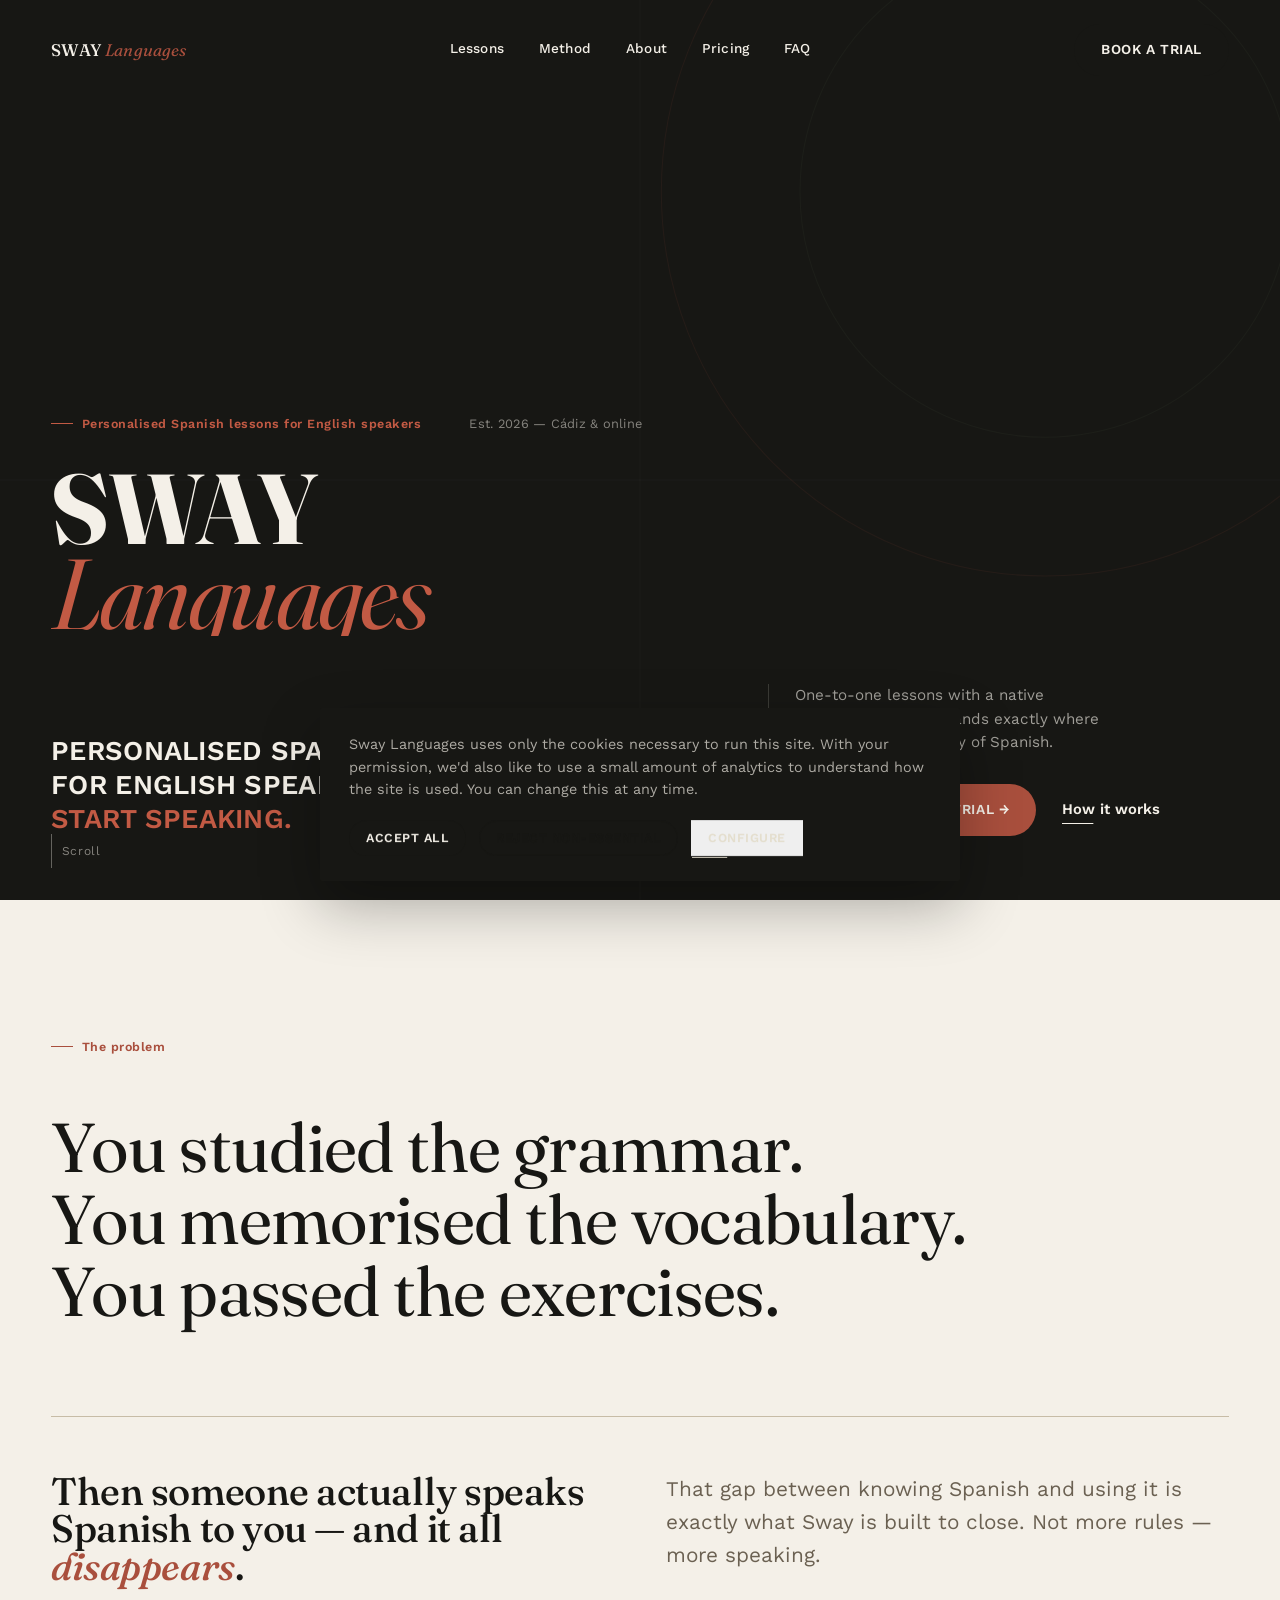
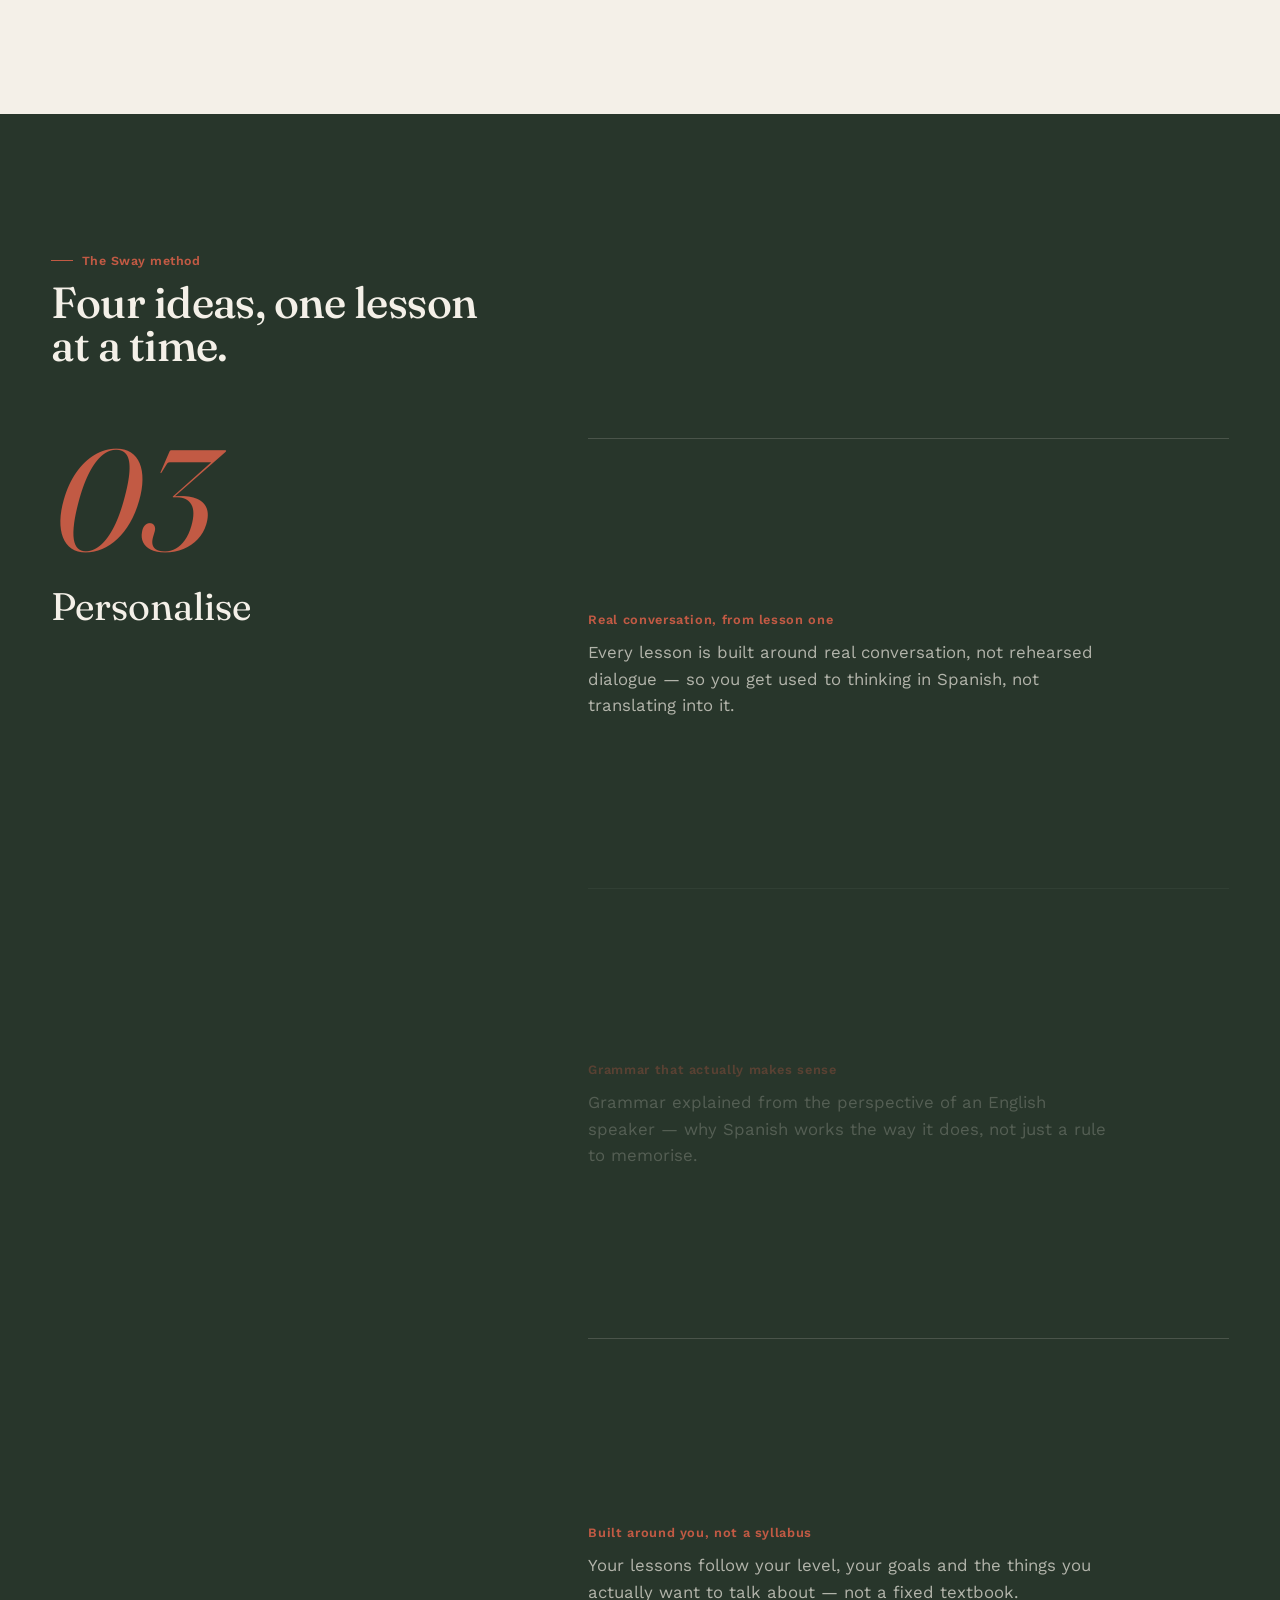
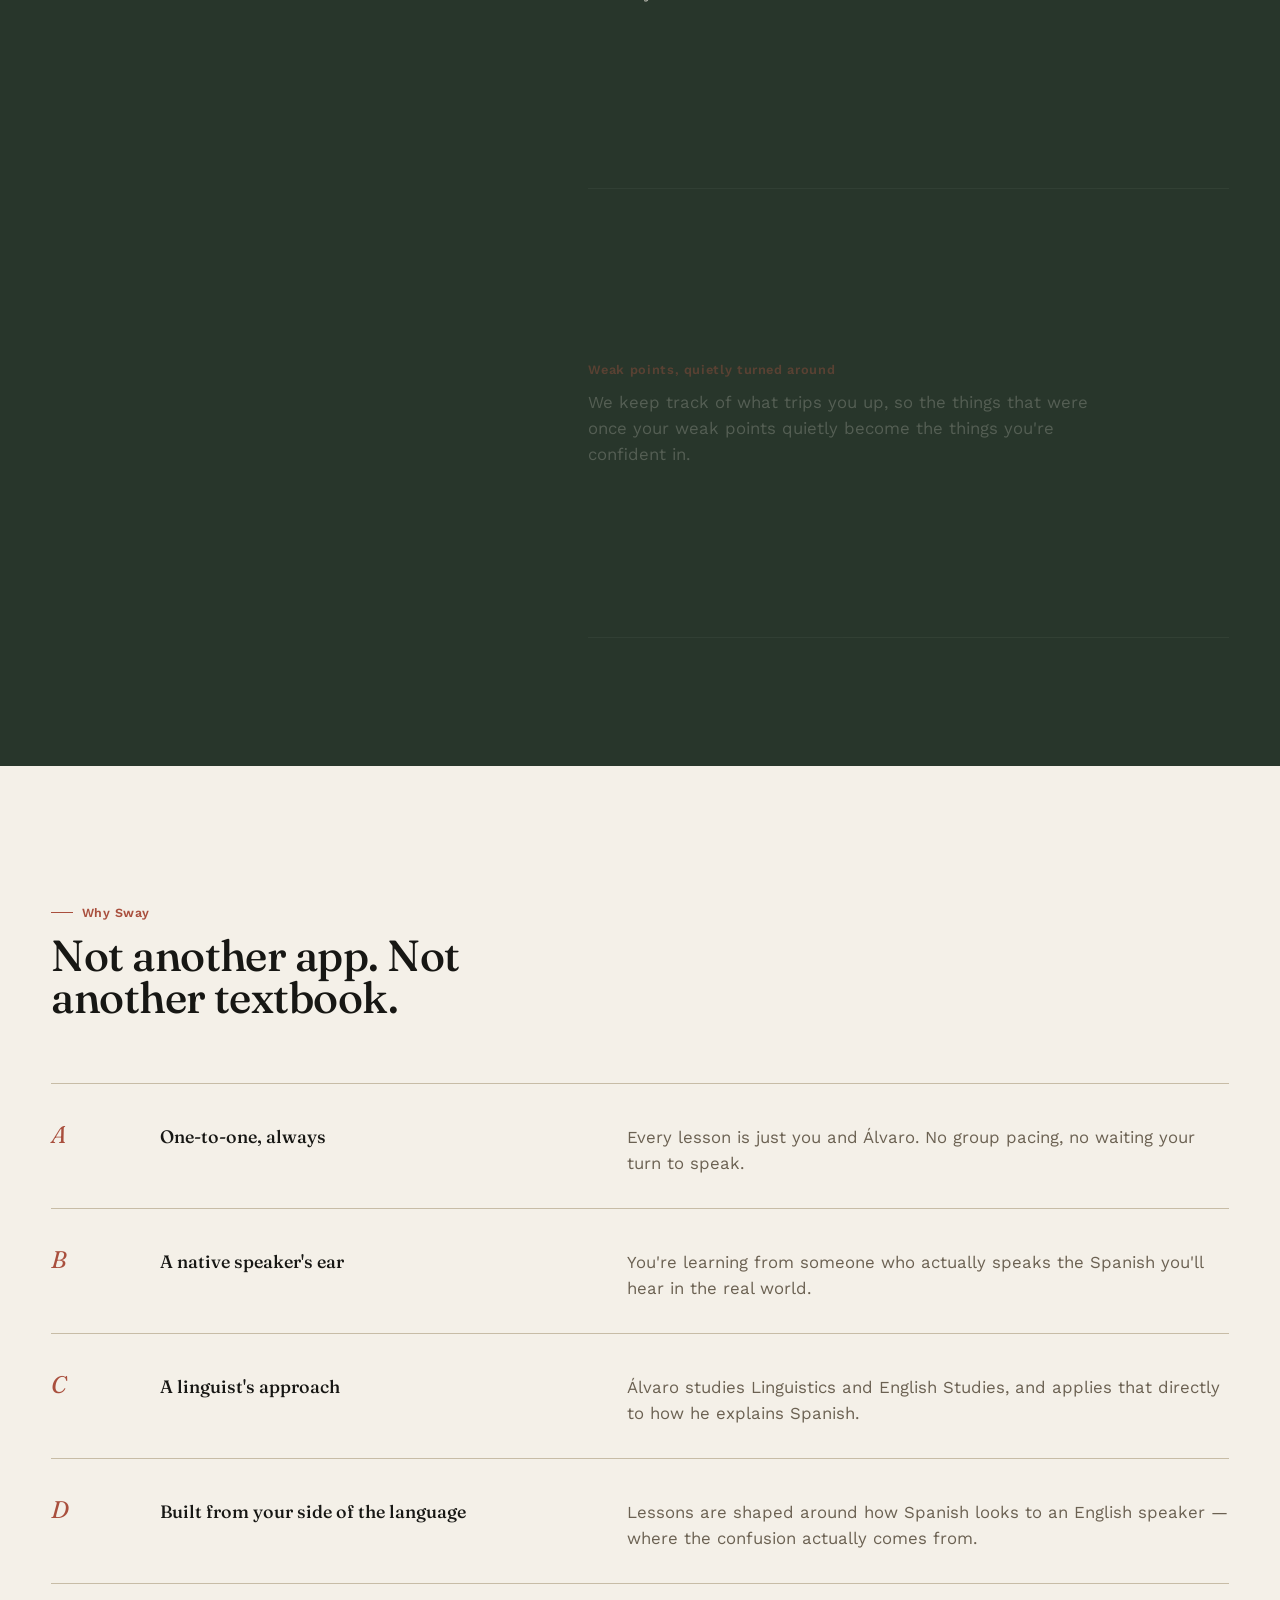
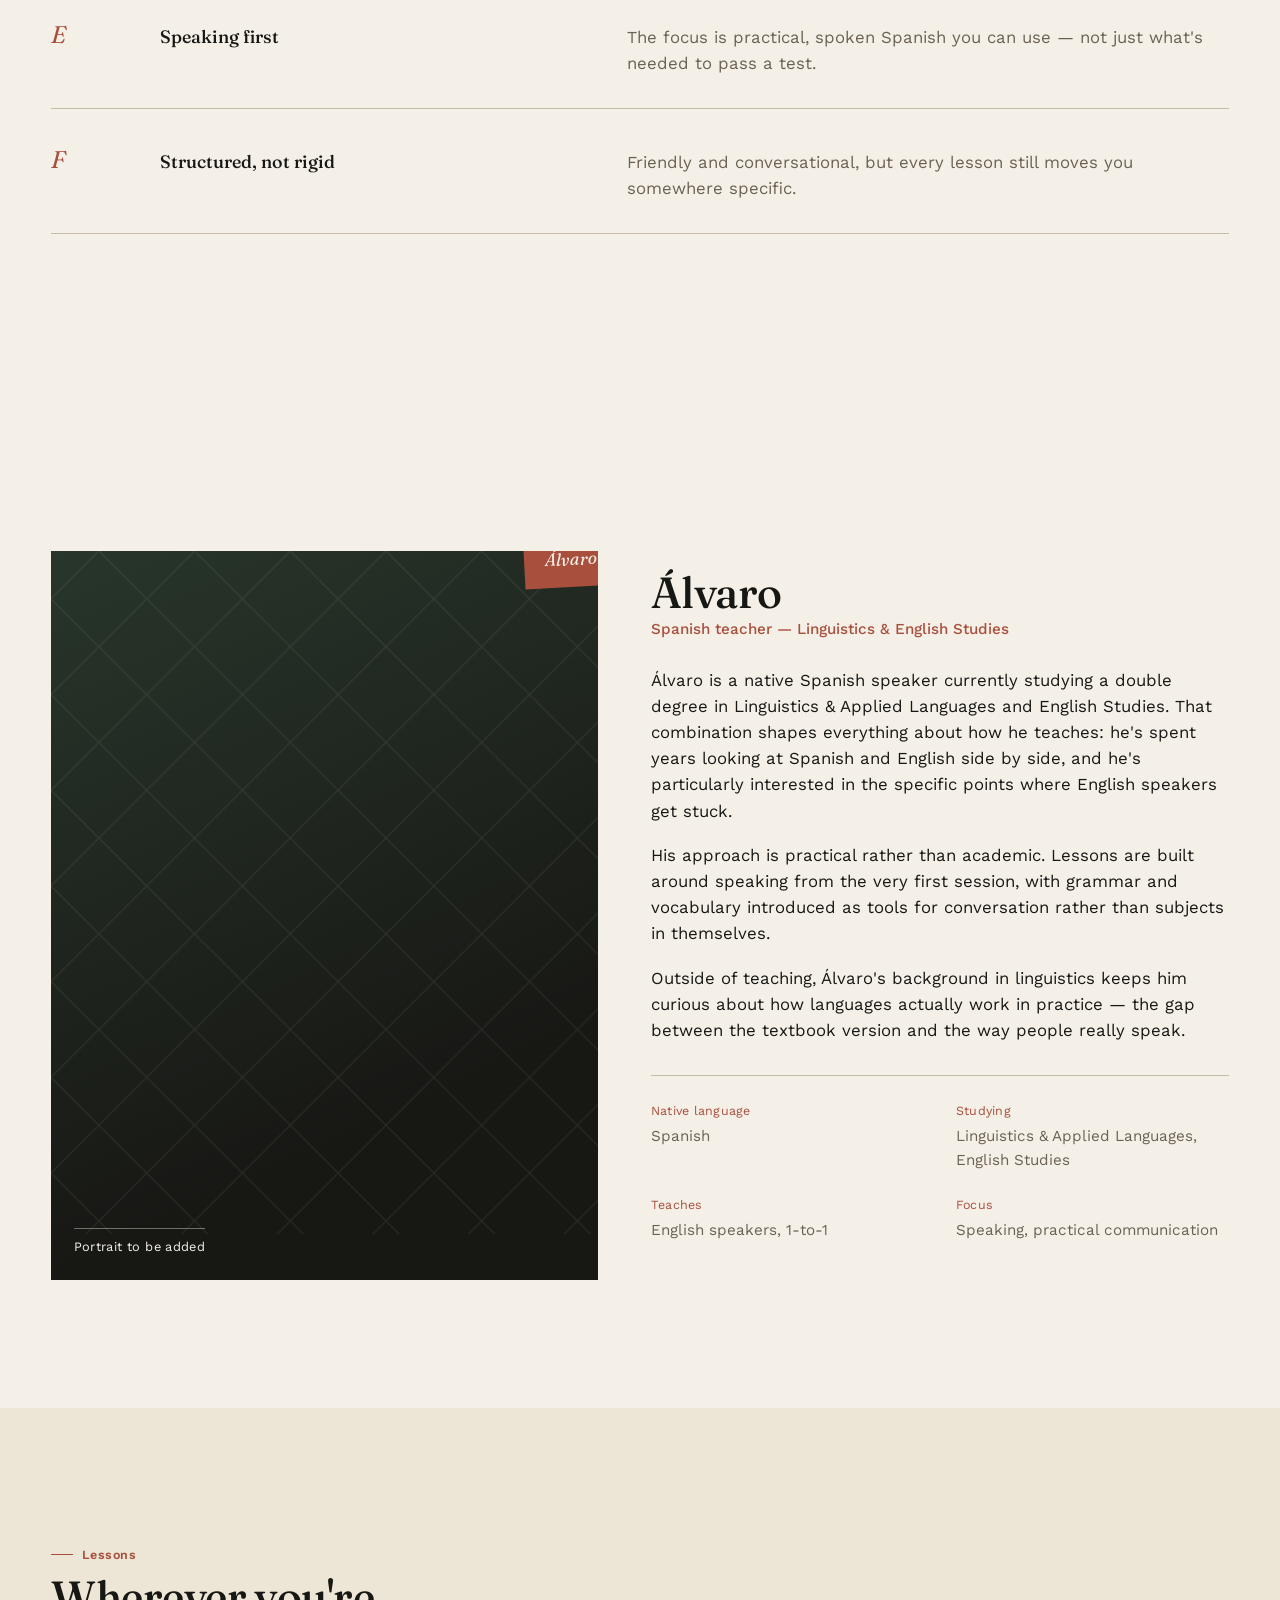
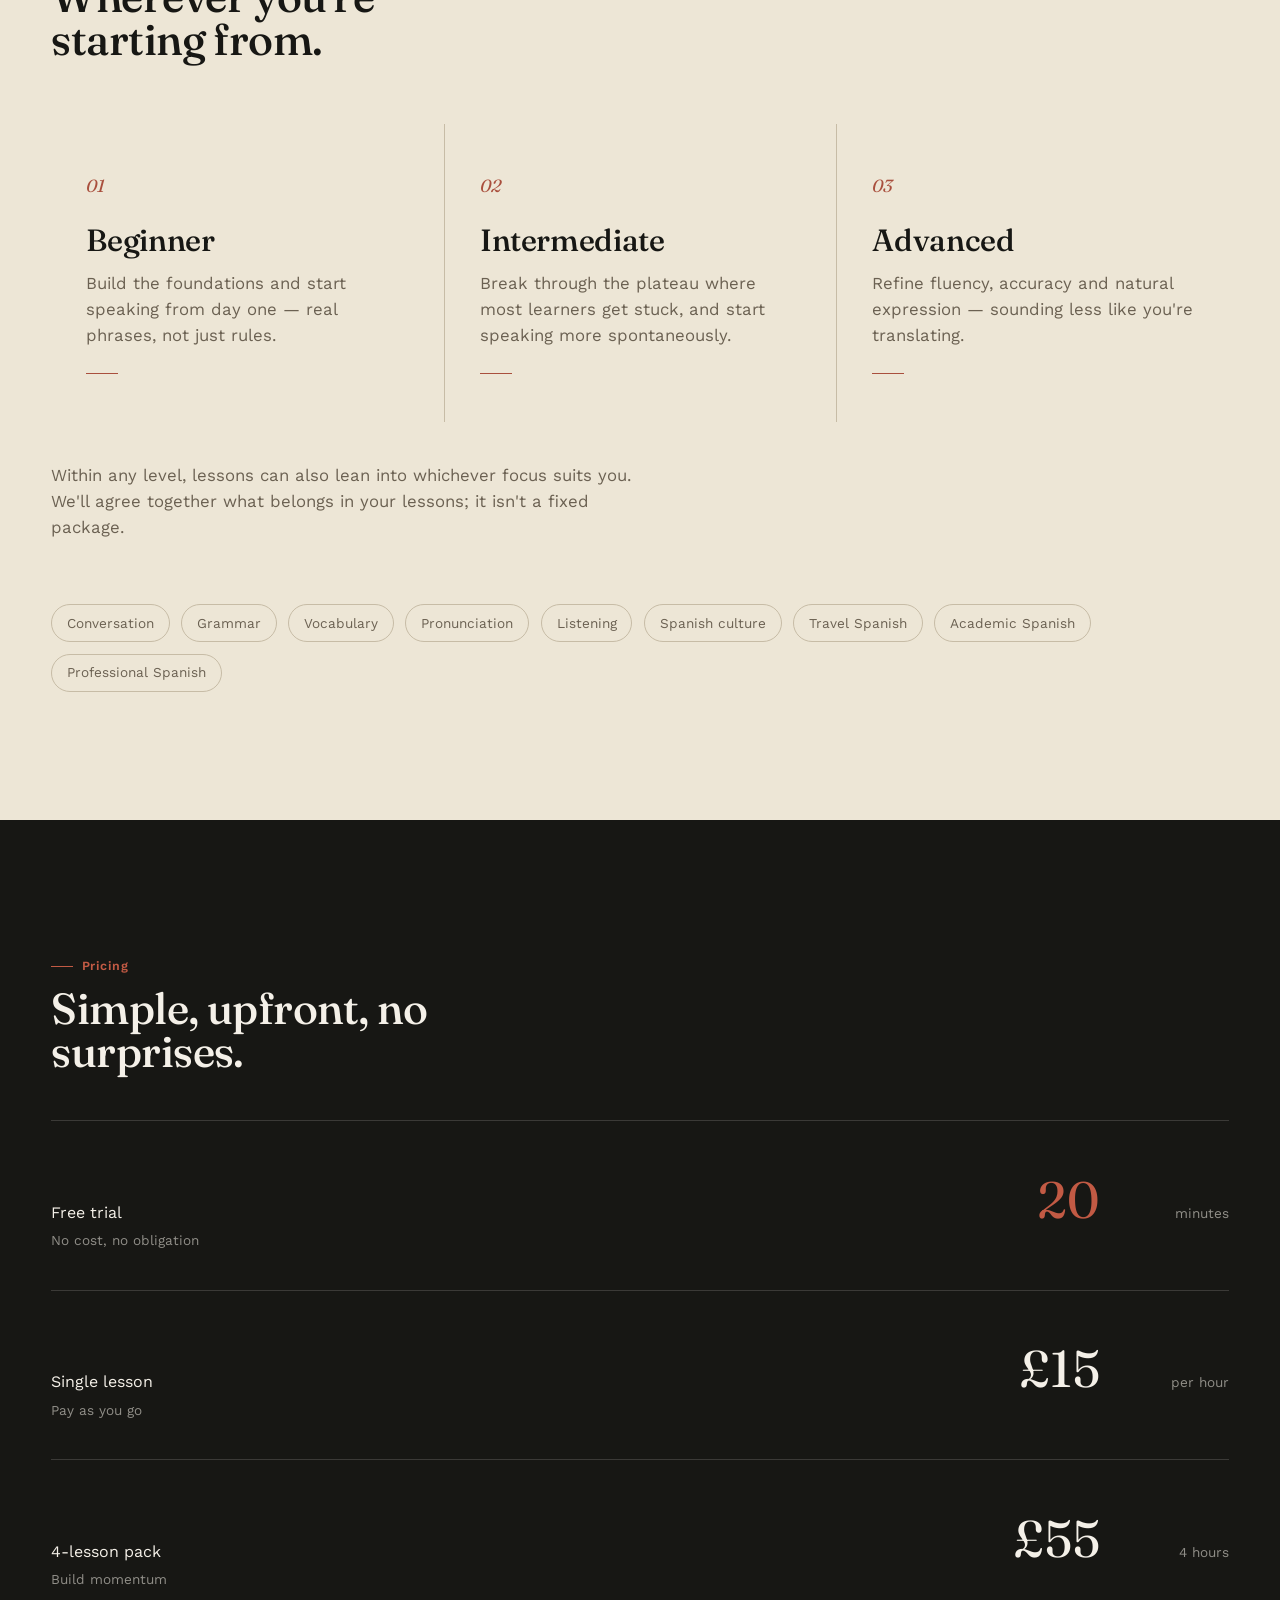
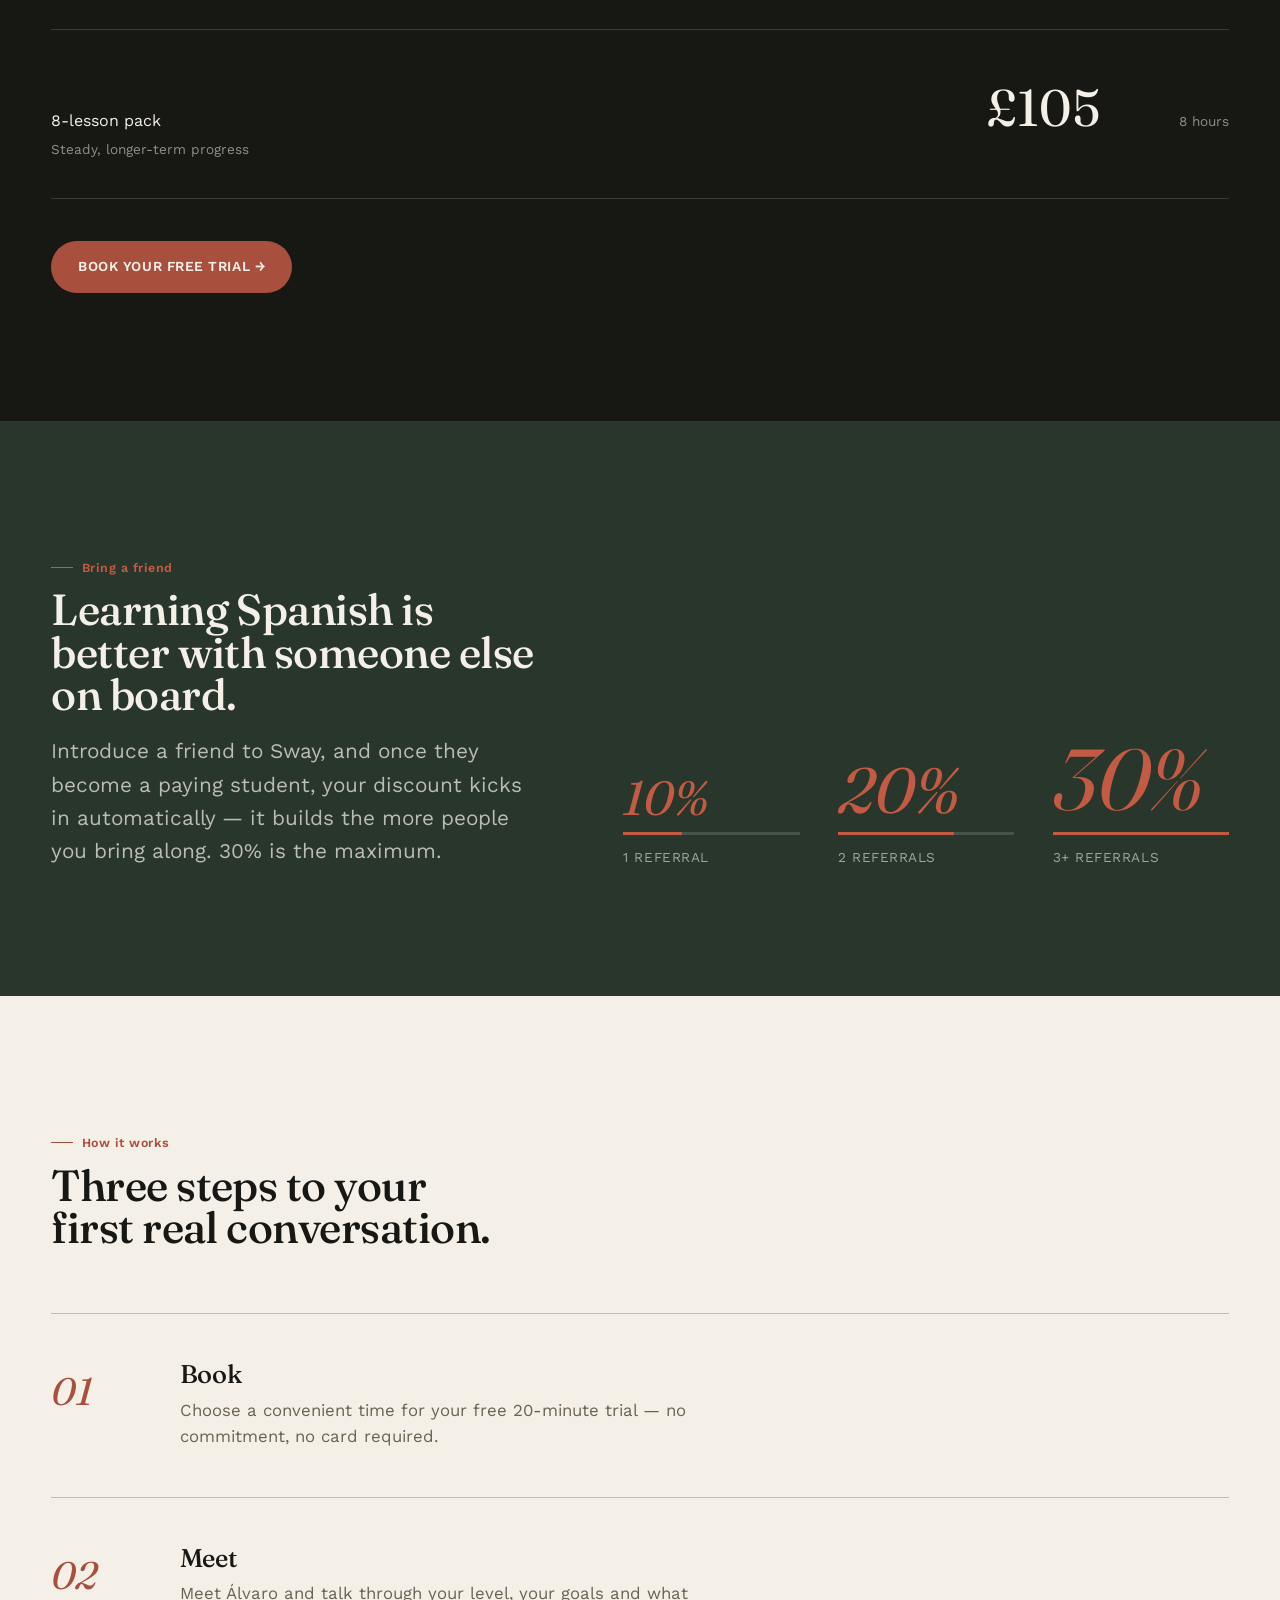
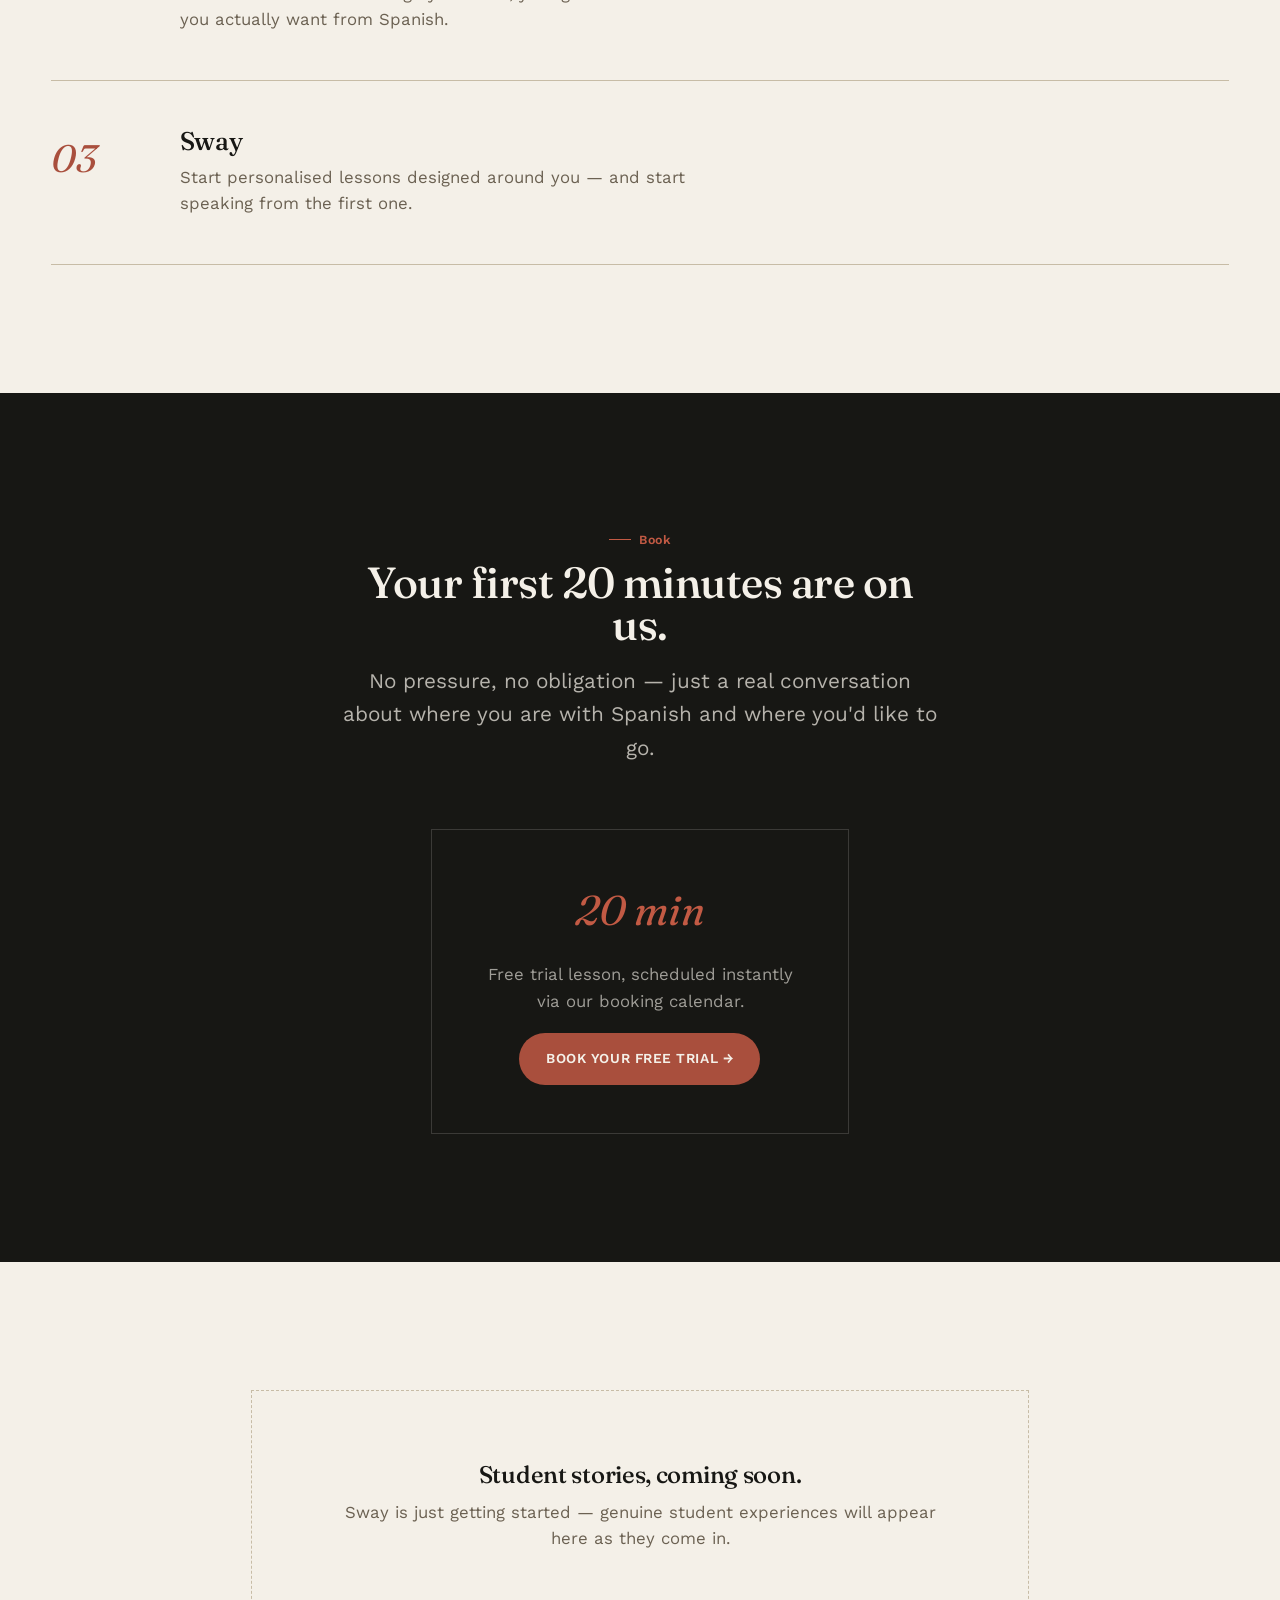
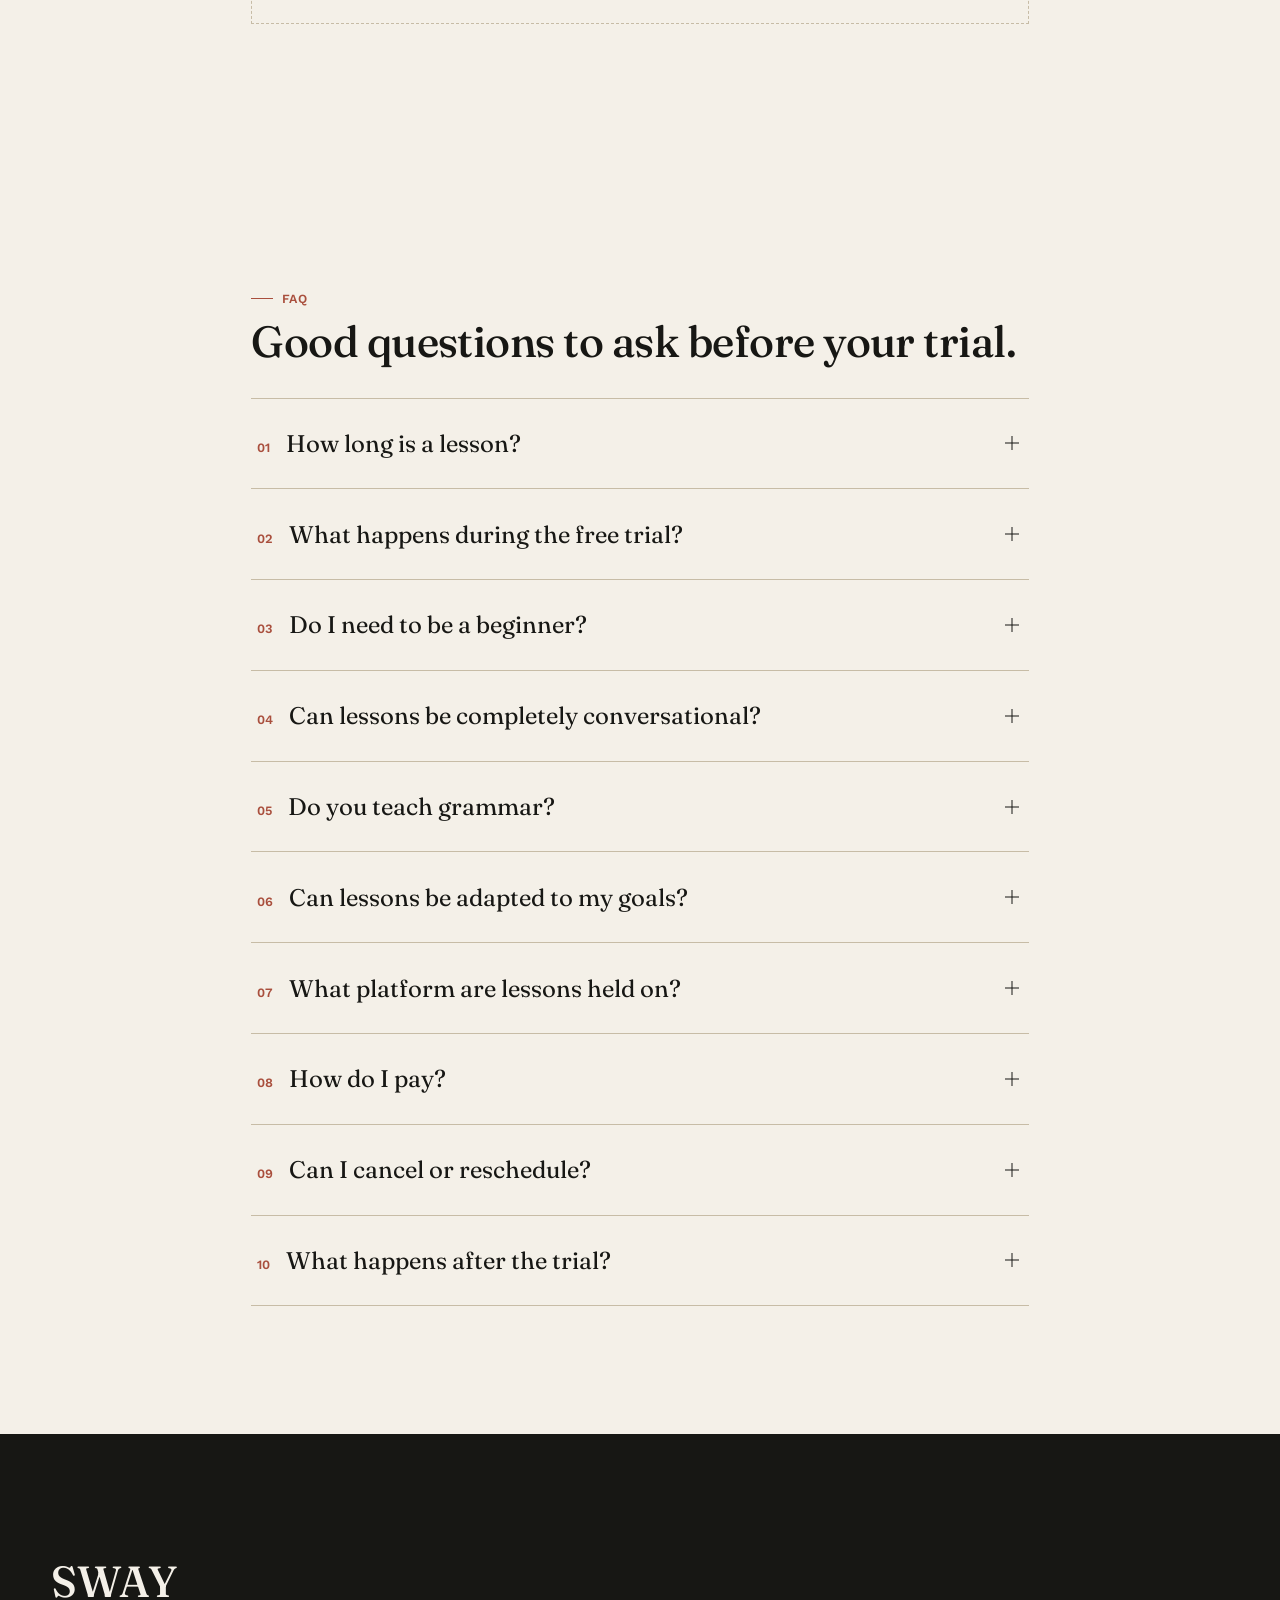
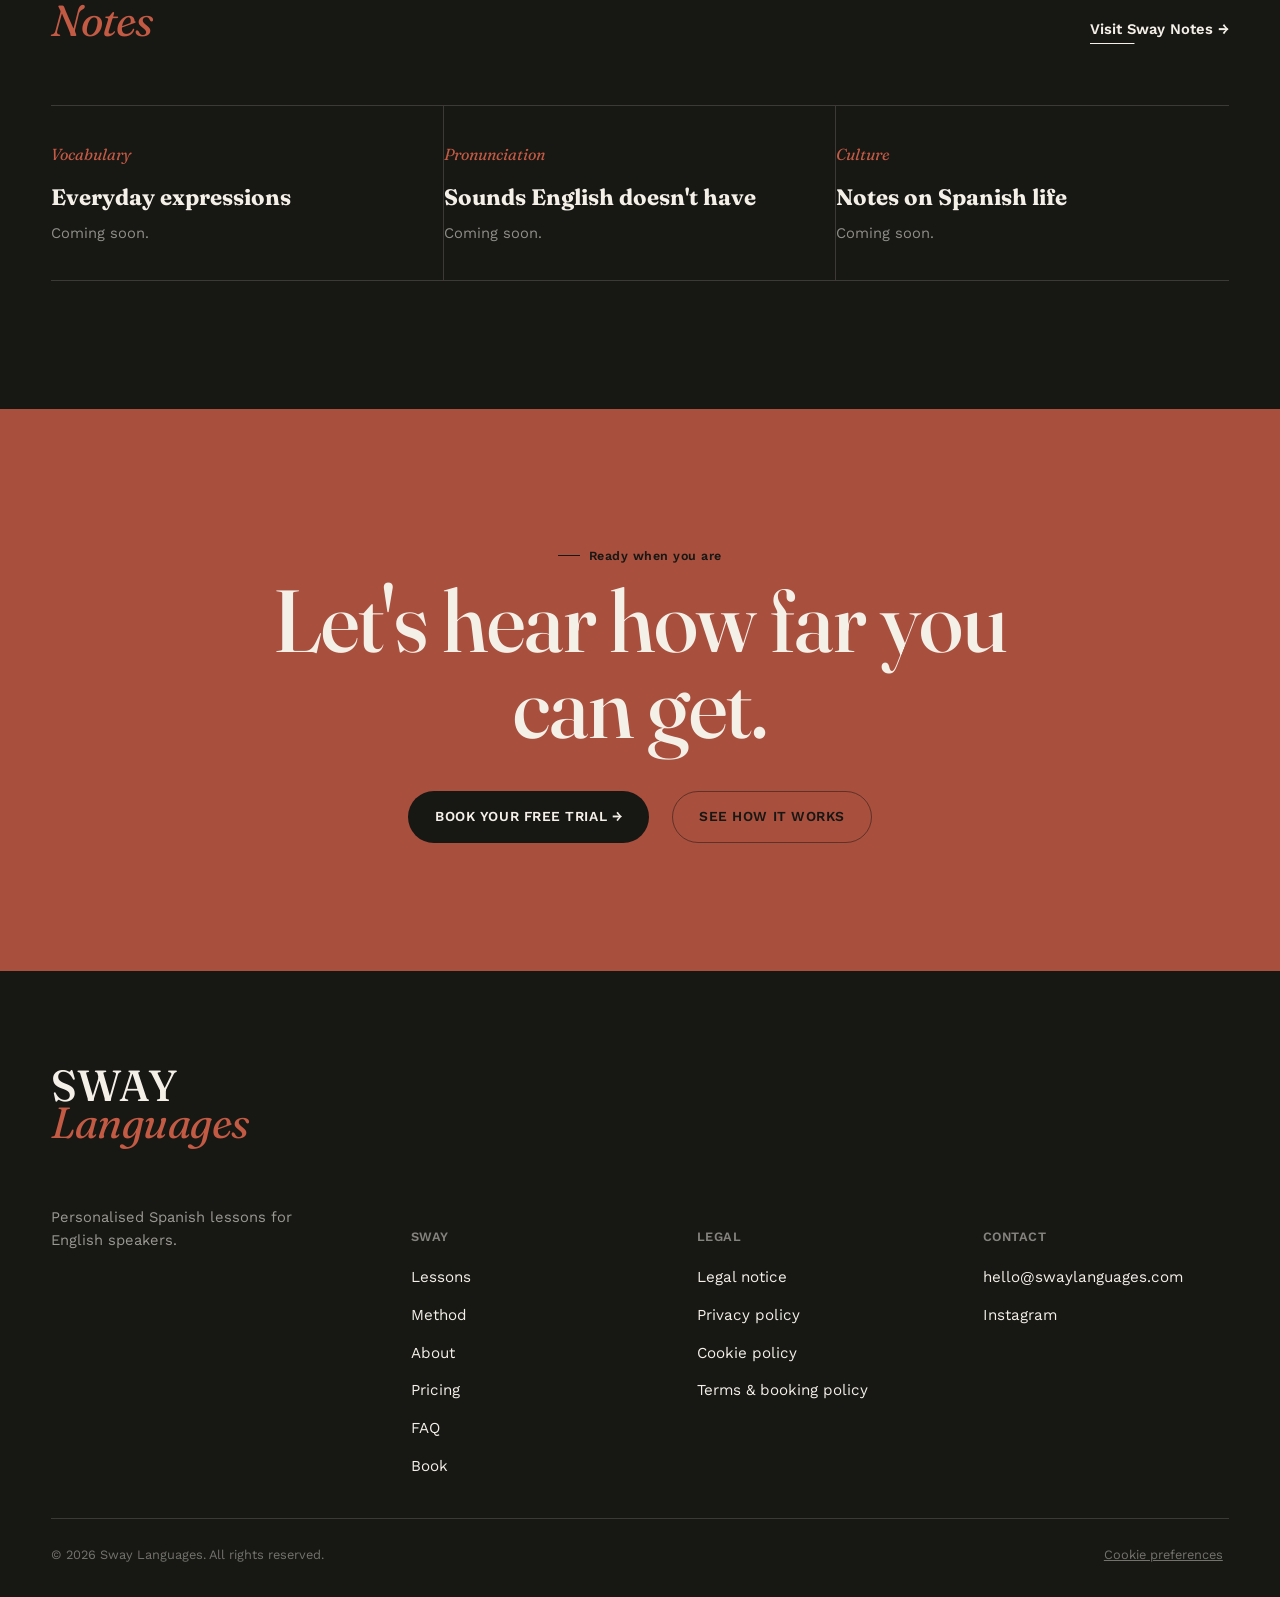
==== index.html @ 5be98890 "Initial Sway Languages website" ====
<!doctype html>
<html lang="en">
<head>
<meta charset="UTF-8">
<meta name="viewport" content="width=device-width, initial-scale=1.0">
<title>Sway Languages | Personalised Spanish Lessons for English Speakers</title>
<meta name="description" content="Personalised 1-to-1 Spanish lessons for English speakers. Speak more confidently with practical lessons tailored to your level, goals and interests.">
<link rel="canonical" href="https://www.swaylanguages.com/">

<meta property="og:type" content="website">
<meta property="og:site_name" content="Sway Languages">
<meta property="og:title" content="Sway Languages | Personalised Spanish Lessons for English Speakers">
<meta property="og:description" content="Learn Spanish by actually speaking it. Personalised 1-to-1 lessons with a native speaker, built around your level and goals.">
<meta property="og:url" content="https://www.swaylanguages.com/">
<meta property="og:image" content="https://www.swaylanguages.com/assets/og-image.jpg">

<meta name="twitter:card" content="summary_large_image">
<meta name="twitter:title" content="Sway Languages | Personalised Spanish Lessons for English Speakers">
<meta name="twitter:description" content="Learn Spanish by actually speaking it. Personalised 1-to-1 lessons with a native speaker.">
<meta name="twitter:image" content="https://www.swaylanguages.com/assets/og-image.jpg">

<link rel="icon" href="data:image/svg+xml,<svg xmlns=%22http://www.w3.org/2000/svg%22 viewBox=%220 0 100 100%22><rect width=%22100%22 height=%22100%22 fill=%22%23171714%22/><text x=%2250%22 y=%2270%22 font-size=%2260%22 text-anchor=%22middle%22 font-family=%22Georgia,serif%22 font-style=%22italic%22 fill=%22%23C25A44%22>S</text></svg>">
<link rel="stylesheet" href="assets/styles.css">

<script type="application/ld+json">
{
  "@context": "https://schema.org",
  "@type": "Organization",
  "name": "Sway Languages",
  "url": "https://www.swaylanguages.com/",
  "description": "Personalised 1-to-1 Spanish lessons for English speakers, taught by a native Spanish speaker.",
  "founder": { "@type": "Person", "name": "Álvaro" },
  "areaServed": "Worldwide",
  "sameAs": []
}
</script>
</head>
<body>
<a class="skip-link" href="#main">Skip to content</a>
<div class="grain" aria-hidden="true"></div>

<!-- ============ HERO INTRO ============ -->
<div class="intro" data-intro aria-hidden="true">
  <span class="intro__word intro__word--1">SWAY</span>
  <span class="intro__word intro__word--2">Languages</span>
</div>

<!-- ============ NAV ============ -->
<header class="nav theme-dark" data-nav>
  <a href="/" class="nav__logo">SWAY <span>Languages</span></a>
  <nav class="nav__links" aria-label="Primary">
    <a class="nav__link" data-nav-link href="#lessons">Lessons</a>
    <a class="nav__link" data-nav-link href="#method">Method</a>
    <a class="nav__link" data-nav-link href="#about">About</a>
    <a class="nav__link" data-nav-link href="#pricing">Pricing</a>
    <a class="nav__link" data-nav-link href="#faq">FAQ</a>
  </nav>
  <div class="nav__cta">
    <a href="#book" class="btn btn-primary magnetic" data-book-trigger>Book a trial</a>
    <button class="nav__menu-btn" data-menu-open aria-label="Open menu" aria-expanded="false">
      <svg width="22" height="22" viewBox="0 0 24 24" fill="none" stroke="currentColor" stroke-width="1.6"><line x1="3" y1="7" x2="21" y2="7"/><line x1="3" y1="17" x2="21" y2="17"/></svg>
    </button>
  </div>
</header>

<div class="mobile-menu" data-mobile-menu>
  <div class="mobile-menu__top">
    <span class="nav__logo">SWAY <span>Languages</span></span>
    <button data-menu-close aria-label="Close menu" style="background:none;border:none;">
      <svg width="24" height="24" viewBox="0 0 24 24" fill="none" stroke="currentColor" stroke-width="1.6"><line x1="4" y1="4" x2="20" y2="20"/><line x1="20" y1="4" x2="4" y2="20"/></svg>
    </button>
  </div>
  <nav class="mobile-menu__links" aria-label="Mobile">
    <a href="#lessons"><span>01</span>Lessons</a>
    <a href="#method"><span>02</span>Method</a>
    <a href="#about"><span>03</span>About</a>
    <a href="#pricing"><span>04</span>Pricing</a>
    <a href="#faq"><span>05</span>FAQ</a>
  </nav>
  <div class="mobile-menu__footer">
    <a href="#book" class="btn btn-primary" data-book-trigger>Book your free trial</a>
    <a href="resources.html" class="btn-text" style="color:var(--paper);">Sway Notes</a>
  </div>
</div>

<main id="main">

  <!-- ============ HERO ============ -->
  <section class="hero t-ink" data-theme-section="dark" id="hero">
    <svg class="hero__texture" viewBox="0 0 1200 900" fill="none" aria-hidden="true" preserveAspectRatio="xMidYMid slice">
      <circle cx="980" cy="180" r="360" stroke="#C25A44" stroke-opacity="0.16"/>
      <circle cx="980" cy="180" r="230" stroke="#5B6B4D" stroke-opacity="0.18"/>
      <line x1="0" y1="450" x2="1200" y2="450" stroke="#F4F0E8" stroke-opacity="0.05"/>
      <line x1="600" y1="0" x2="600" y2="900" stroke="#F4F0E8" stroke-opacity="0.05"/>
    </svg>

    <div class="hero__eyebrow">
      <span class="kicker">Personalised Spanish lessons for English speakers</span>
      <span class="hero__meta">Est. 2026 — Cádiz &amp; online</span>
    </div>

    <div class="hero__display">
      <h1 class="hero__word hero__word--1"><span>SWAY</span></h1>
      <div class="hero__word hero__word--2"><span>Languages</span></div>
    </div>

    <div class="hero__grid">
      <p class="hero__statement" data-hero-reveal>Personalised Spanish lessons<br>for English speakers — <em>stop studying,<br>start speaking.</em></p>
      <div class="hero__side" data-hero-reveal>
        <p>One-to-one lessons with a native speaker who understands exactly where English gets in the way of Spanish.</p>
        <div class="hero__actions">
          <a href="#book" class="btn btn-primary magnetic" data-book-trigger><span>Book your free trial</span> <span class="btn-arrow">→</span></a>
          <a href="#how" class="btn-text" style="color:var(--paper);">How it works</a>
        </div>
      </div>
    </div>

    <div class="hero__scrollcue"><span class="hero__scrollcue-line"></span>Scroll</div>
  </section>

  <!-- ============ THE PROBLEM ============ -->
  <section class="section problem t-paper" data-theme-section="light" id="problem">
    <div class="wrap">
      <span class="kicker problem__eyebrow reveal">The problem</span>
      <p class="problem__statement">
        <span class="line" data-problem-line data-delay="0">You studied the grammar.</span>
        <span class="line" data-problem-line data-delay="140">You memorised the vocabulary.</span>
        <span class="line" data-problem-line data-delay="280">You passed the exercises.</span>
      </p>
      <div class="problem__answer">
        <p class="display" data-problem-line data-delay="0">Then someone actually speaks Spanish to you — and it all <em>disappears</em>.</p>
        <p class="lede">That gap between knowing Spanish and using it is exactly what Sway is built to close. Not more rules — more speaking.</p>
      </div>
    </div>
  </section>

  <!-- ============ METHOD — sticky editorial story ============ -->
  <section class="section t-olive" data-theme-section="dark" id="method">
    <div class="wrap">
      <div class="method__intro reveal">
        <span class="kicker">The Sway method</span>
        <h2 class="display" style="margin-top:0.7rem;">Four ideas, one lesson at a time.</h2>
      </div>

      <div class="method__story">
        <div class="method__sticky" data-method-sticky>
          <div class="method__sticky-num" data-method-num>01</div>
          <div class="method__sticky-label" data-method-label>Speak</div>
        </div>
        <div class="method__steps" data-method-steps>
          <div class="method__step" data-method-step data-num="01" data-label="Speak">
            <span class="method__step-mobile-num">01 — Speak</span>
            <span class="method__step-eyebrow">Real conversation, from lesson one</span>
            <p>Every lesson is built around real conversation, not rehearsed dialogue — so you get used to thinking in Spanish, not translating into it.</p>
          </div>
          <div class="method__step" data-method-step data-num="02" data-label="Understand">
            <span class="method__step-mobile-num">02 — Understand</span>
            <span class="method__step-eyebrow">Grammar that actually makes sense</span>
            <p>Grammar explained from the perspective of an English speaker — why Spanish works the way it does, not just a rule to memorise.</p>
          </div>
          <div class="method__step" data-method-step data-num="03" data-label="Personalise">
            <span class="method__step-mobile-num">03 — Personalise</span>
            <span class="method__step-eyebrow">Built around you, not a syllabus</span>
            <p>Your lessons follow your level, your goals and the things you actually want to talk about — not a fixed textbook.</p>
          </div>
          <div class="method__step" data-method-step data-num="04" data-label="Progress">
            <span class="method__step-mobile-num">04 — Progress</span>
            <span class="method__step-eyebrow">Weak points, quietly turned around</span>
            <p>We keep track of what trips you up, so the things that were once your weak points quietly become the things you're confident in.</p>
          </div>
        </div>
      </div>
    </div>
  </section>

  <!-- ============ WHY SWAY — editorial list ============ -->
  <section class="section t-paper" data-theme-section="light">
    <div class="wrap">
      <div class="reveal" style="margin-bottom: clamp(2.5rem,5vw,4rem); max-width:46ch;">
        <span class="kicker">Why Sway</span>
        <h2 class="display" style="margin-top:0.7rem;">Not another app. Not another textbook.</h2>
      </div>
      <div class="why__list reveal">
        <div class="why__row"><span class="why__letter">A</span><h4>One-to-one, always</h4><p>Every lesson is just you and Álvaro. No group pacing, no waiting your turn to speak.</p></div>
        <div class="why__row"><span class="why__letter">B</span><h4>A native speaker's ear</h4><p>You're learning from someone who actually speaks the Spanish you'll hear in the real world.</p></div>
        <div class="why__row"><span class="why__letter">C</span><h4>A linguist's approach</h4><p>Álvaro studies Linguistics and English Studies, and applies that directly to how he explains Spanish.</p></div>
        <div class="why__row"><span class="why__letter">D</span><h4>Built from your side of the language</h4><p>Lessons are shaped around how Spanish looks to an English speaker — where the confusion actually comes from.</p></div>
        <div class="why__row"><span class="why__letter">E</span><h4>Speaking first</h4><p>The focus is practical, spoken Spanish you can use — not just what's needed to pass a test.</p></div>
        <div class="why__row"><span class="why__letter">F</span><h4>Structured, not rigid</h4><p>Friendly and conversational, but every lesson still moves you somewhere specific.</p></div>
      </div>
    </div>
  </section>

  <!-- ============ ABOUT ============ -->
  <section class="section t-paper" data-theme-section="light" id="about">
    <div class="wrap">
      <span class="kicker reveal">Meet your teacher</span>
      <div class="about__grid" style="margin-top:2rem;">
        <div class="about__figure reveal">
          <div class="about__portrait">
            <svg class="about__portrait-pattern" viewBox="0 0 400 500" xmlns="http://www.w3.org/2000/svg" aria-hidden="true">
              <defs>
                <pattern id="tilepattern" width="70" height="70" patternUnits="userSpaceOnUse">
                  <path d="M0 35 L35 0 L70 35 L35 70 Z" fill="none" stroke="#F4F0E8" stroke-opacity="0.14" stroke-width="1"/>
                </pattern>
              </defs>
              <rect width="400" height="500" fill="url(#tilepattern)"/>
            </svg>
            <div class="about__portrait-cap">Portrait to be added</div>
            <div class="about__tag">Álvaro</div>
          </div>
        </div>
        <div class="reveal">
          <h2 class="display about__name">Álvaro</h2>
          <p class="about__role">Spanish teacher — Linguistics &amp; English Studies</p>
          <div class="body-copy">
            <p>Álvaro is a native Spanish speaker currently studying a double degree in Linguistics &amp; Applied Languages and English Studies. That combination shapes everything about how he teaches: he's spent years looking at Spanish and English side by side, and he's particularly interested in the specific points where English speakers get stuck.</p>
            <p>His approach is practical rather than academic. Lessons are built around speaking from the very first session, with grammar and vocabulary introduced as tools for conversation rather than subjects in themselves.</p>
            <p>Outside of teaching, Álvaro's background in linguistics keeps him curious about how languages actually work in practice — the gap between the textbook version and the way people really speak.</p>
          </div>
          <dl class="about__facts">
            <div class="about__fact"><dt>Native language</dt><dd>Spanish</dd></div>
            <div class="about__fact"><dt>Studying</dt><dd>Linguistics &amp; Applied Languages, English Studies</dd></div>
            <div class="about__fact"><dt>Teaches</dt><dd>English speakers, 1-to-1</dd></div>
            <div class="about__fact"><dt>Focus</dt><dd>Speaking, practical communication</dd></div>
          </dl>
        </div>
      </div>
    </div>
  </section>

  <!-- ============ LESSONS ============ -->
  <section class="section t-paper-2" data-theme-section="light" id="lessons">
    <div class="wrap">
      <div class="reveal" style="margin-bottom: clamp(2.5rem,5vw,4rem); max-width:46ch;">
        <span class="kicker">Lessons</span>
        <h2 class="display" style="margin-top:0.7rem;">Wherever you're starting from.</h2>
      </div>
      <div class="levels reveal">
        <div class="level">
          <span class="level__index">01</span>
          <h3 class="display">Beginner</h3>
          <p>Build the foundations and start speaking from day one — real phrases, not just rules.</p>
          <div class="level__line"></div>
        </div>
        <div class="level">
          <span class="level__index">02</span>
          <h3 class="display">Intermediate</h3>
          <p>Break through the plateau where most learners get stuck, and start speaking more spontaneously.</p>
          <div class="level__line"></div>
        </div>
        <div class="level">
          <span class="level__index">03</span>
          <h3 class="display">Advanced</h3>
          <p>Refine fluency, accuracy and natural expression — sounding less like you're translating.</p>
          <div class="level__line"></div>
        </div>
      </div>
      <p class="muted reveal" style="margin-top:2.5rem; max-width:58ch;">Within any level, lessons can also lean into whichever focus suits you. We'll agree together what belongs in your lessons; it isn't a fixed package.</p>
      <div class="focus-tags reveal">
        <span class="focus-tag">Conversation</span>
        <span class="focus-tag">Grammar</span>
        <span class="focus-tag">Vocabulary</span>
        <span class="focus-tag">Pronunciation</span>
        <span class="focus-tag">Listening</span>
        <span class="focus-tag">Spanish culture</span>
        <span class="focus-tag">Travel Spanish</span>
        <span class="focus-tag">Academic Spanish</span>
        <span class="focus-tag">Professional Spanish</span>
      </div>
    </div>
  </section>

  <!-- ============ PRICING — dark, no cards ============ -->
  <section class="section t-ink" data-theme-section="dark" id="pricing">
    <div class="wrap">
      <div class="reveal" style="margin-bottom: clamp(2rem,4vw,3rem); max-width:46ch;">
        <span class="kicker">Pricing</span>
        <h2 class="display" style="margin-top:0.7rem;">Simple, upfront, no surprises.</h2>
      </div>
      <div class="pricing__list reveal">
        <div class="price-row price-row--feature">
          <div class="price-row__label">Free trial<small>No cost, no obligation</small></div>
          <div class="price-row__value">20</div>
          <div class="price-row__unit">minutes</div>
        </div>
        <div class="price-row">
          <div class="price-row__label">Single lesson<small>Pay as you go</small></div>
          <div class="price-row__value">£15</div>
          <div class="price-row__unit">per hour</div>
        </div>
        <div class="price-row">
          <div class="price-row__label">4-lesson pack<small>Build momentum</small></div>
          <div class="price-row__value">£55</div>
          <div class="price-row__unit">4 hours</div>
        </div>
        <div class="price-row">
          <div class="price-row__label">8-lesson pack<small>Steady, longer-term progress</small></div>
          <div class="price-row__value">£105</div>
          <div class="price-row__unit">8 hours</div>
        </div>
      </div>
      <div class="reveal" style="margin-top:2.6rem;">
        <a href="#book" class="btn btn-primary magnetic" data-book-trigger><span>Book your free trial</span> <span class="btn-arrow">→</span></a>
      </div>
    </div>
  </section>

  <!-- ============ REFERRAL ============ -->
  <section class="section t-olive" data-theme-section="dark">
    <div class="wrap referral__grid">
      <div class="reveal">
        <span class="kicker">Bring a friend</span>
        <h2 class="display" style="margin-top:0.7rem;">Learning Spanish is better with someone else on board.</h2>
        <p class="lede" style="margin-top:1.2rem;">Introduce a friend to Sway, and once they become a paying student, your discount kicks in automatically — it builds the more people you bring along. 30% is the maximum.</p>
      </div>
      <div class="referral__scale reveal">
        <div class="referral__col">
          <span class="referral__pct">10%</span>
          <div class="referral__bar"><span style="width:33%"></span></div>
          <span class="referral__label">1 referral</span>
        </div>
        <div class="referral__col">
          <span class="referral__pct">20%</span>
          <div class="referral__bar"><span style="width:66%"></span></div>
          <span class="referral__label">2 referrals</span>
        </div>
        <div class="referral__col">
          <span class="referral__pct">30%</span>
          <div class="referral__bar"><span style="width:100%"></span></div>
          <span class="referral__label">3+ referrals</span>
        </div>
      </div>
    </div>
  </section>

  <!-- ============ HOW IT WORKS — vertical timeline ============ -->
  <section class="section t-paper" data-theme-section="light" id="how">
    <div class="wrap">
      <div class="reveal" style="margin-bottom: clamp(2.5rem,5vw,4rem); max-width:46ch;">
        <span class="kicker">How it works</span>
        <h2 class="display" style="margin-top:0.7rem;">Three steps to your first real conversation.</h2>
      </div>
      <div class="steps reveal">
        <div class="step-row">
          <span class="step-row__num">01</span>
          <div><h3 class="display">Book</h3><p>Choose a convenient time for your free 20-minute trial — no commitment, no card required.</p></div>
        </div>
        <div class="step-row">
          <span class="step-row__num">02</span>
          <div><h3 class="display">Meet</h3><p>Meet Álvaro and talk through your level, your goals and what you actually want from Spanish.</p></div>
        </div>
        <div class="step-row">
          <span class="step-row__num">03</span>
          <div><h3 class="display">Sway</h3><p>Start personalised lessons designed around you — and start speaking from the first one.</p></div>
        </div>
      </div>
    </div>
  </section>

  <!-- ============ BOOKING ============ -->
  <section class="section t-ink" data-theme-section="dark" id="book">
    <div class="wrap booking__inner">
      <div class="reveal">
        <span class="kicker">Book</span>
        <h2 class="display booking__title" style="margin-top:0.7rem;">Your first 20 minutes are on us.</h2>
        <p class="lede" style="margin:1.2rem auto 0;">No pressure, no obligation — just a real conversation about where you are with Spanish and where you'd like to go.</p>
        <div class="booking__frame">
          <span class="booking__frame-time">20 min</span>
          <p class="muted" style="max-width:32ch;">Free trial lesson, scheduled instantly via our booking calendar.</p>
          <a href="https://cal.com/alvaro-munoz-invcm6/20min" class="btn btn-primary magnetic" data-book-trigger><span>Book your free trial</span> <span class="btn-arrow">→</span></a>
        </div>
      </div>
    </div>
  </section>

  <!-- ============ TESTIMONIALS (placeholder) ============ -->
  <section class="section t-paper" data-theme-section="light">
    <div class="wrap-narrow">
      <div class="placeholder-panel reveal">
        <p class="display" style="font-size:1.5rem;">Student stories, coming soon.</p>
        <p class="muted" style="margin-top:0.6rem;">Sway is just getting started — genuine student experiences will appear here as they come in.</p>
      </div>
    </div>
  </section>

  <!-- ============ FAQ ============ -->
  <section class="section t-paper" data-theme-section="light" id="faq">
    <div class="wrap-narrow">
      <span class="kicker reveal">FAQ</span>
      <h2 class="display reveal" style="margin-top:0.7rem; margin-bottom:2.2rem;">Good questions to ask before your trial.</h2>
      <div class="reveal">
        <div class="faq__item">
          <button class="faq__q" aria-expanded="false"><span><span class="faq__q-index">01</span>How long is a lesson?</span><span class="faq__icon"></span></button>
          <div class="faq__a"><p>Standard lessons run for one hour. The free trial is shorter — 20 minutes — just enough to talk through your level and goals.</p></div>
        </div>
        <div class="faq__item">
          <button class="faq__q" aria-expanded="false"><span><span class="faq__q-index">02</span>What happens during the free trial?</span><span class="faq__icon"></span></button>
          <div class="faq__a"><p>You'll talk with Álvaro about where you're at with Spanish, what you want to get out of lessons, and what a personalised plan could look like. It's a conversation, not a test.</p></div>
        </div>
        <div class="faq__item">
          <button class="faq__q" aria-expanded="false"><span><span class="faq__q-index">03</span>Do I need to be a beginner?</span><span class="faq__icon"></span></button>
          <div class="faq__a"><p>Not at all. Lessons are designed for beginner, intermediate and advanced learners alike — the content adapts to your level.</p></div>
        </div>
        <div class="faq__item">
          <button class="faq__q" aria-expanded="false"><span><span class="faq__q-index">04</span>Can lessons be completely conversational?</span><span class="faq__icon"></span></button>
          <div class="faq__a"><p>Yes. If speaking practice is what you need most, lessons can focus almost entirely on conversation.</p></div>
        </div>
        <div class="faq__item">
          <button class="faq__q" aria-expanded="false"><span><span class="faq__q-index">05</span>Do you teach grammar?</span><span class="faq__icon"></span></button>
          <div class="faq__a"><p>Yes, where it's useful — grammar is explained in a way that's built to make sense to English speakers, and used to support speaking rather than as an end in itself.</p></div>
        </div>
        <div class="faq__item">
          <button class="faq__q" aria-expanded="false"><span><span class="faq__q-index">06</span>Can lessons be adapted to my goals?</span><span class="faq__icon"></span></button>
          <div class="faq__a"><p>Yes — whether that's travel, work, exams or simply being able to hold a conversation, lessons are shaped around what you actually want from Spanish.</p></div>
        </div>
        <div class="faq__item">
          <button class="faq__q" aria-expanded="false"><span><span class="faq__q-index">07</span>What platform are lessons held on?</span><span class="faq__icon"></span></button>
          <div class="faq__a"><p><span class="config-flag">To be confirmed</span> — this will be shared once you book your trial.</p></div>
        </div>
        <div class="faq__item">
          <button class="faq__q" aria-expanded="false"><span><span class="faq__q-index">08</span>How do I pay?</span><span class="faq__icon"></span></button>
          <div class="faq__a"><p><span class="config-flag">To be confirmed</span> — payment details are shared directly after your trial lesson.</p></div>
        </div>
        <div class="faq__item">
          <button class="faq__q" aria-expanded="false"><span><span class="faq__q-index">09</span>Can I cancel or reschedule?</span><span class="faq__icon"></span></button>
          <div class="faq__a"><p>See the <a href="terms.html" class="btn-text">Booking Policy</a> for the current cancellation and rescheduling terms.</p></div>
        </div>
        <div class="faq__item">
          <button class="faq__q" aria-expanded="false"><span><span class="faq__q-index">10</span>What happens after the trial?</span><span class="faq__icon"></span></button>
          <div class="faq__a"><p>If it feels like a good fit, you can book single lessons or one of the lesson packs — there's no obligation to continue.</p></div>
        </div>
      </div>
    </div>
  </section>

  <!-- ============ SWAY NOTES ============ -->
  <section class="section t-ink" data-theme-section="dark">
    <div class="wrap">
      <div class="notes__masthead reveal">
        <h2 class="display notes__title"><span>SWAY</span><span class="display-italic">Notes</span></h2>
        <a href="resources.html" class="btn-text" style="color:var(--paper);">Visit Sway Notes →</a>
      </div>
      <div class="notes__grid reveal">
        <div class="note-item"><span class="note-item__num">Vocabulary</span><h4>Everyday expressions</h4><p>Coming soon.</p></div>
        <div class="note-item"><span class="note-item__num">Pronunciation</span><h4>Sounds English doesn't have</h4><p>Coming soon.</p></div>
        <div class="note-item"><span class="note-item__num">Culture</span><h4>Notes on Spanish life</h4><p>Coming soon.</p></div>
      </div>
    </div>
  </section>

  <!-- ============ FINAL CTA ============ -->
  <section class="section t-terracotta finalcta" data-theme-section="dark">
    <div class="wrap">
      <span class="kicker">Ready when you are</span>
      <h2 class="display" style="margin-top:0.7rem;">Let's hear how far you can get.</h2>
      <div class="finalcta__actions">
        <a href="#book" class="btn btn-primary magnetic" data-book-trigger><span>Book your free trial</span> <span class="btn-arrow">→</span></a>
        <a href="#how" class="btn-ghost btn">See how it works</a>
      </div>
    </div>
  </section>

</main>

<!-- ============ FOOTER ============ -->
<footer class="footer t-ink" data-theme-section="dark">
  <div class="wrap">
    <h2 class="display footer__mega"><span>SWAY</span><span class="display-italic">Languages</span></h2>
    <div class="footer__top">
      <div class="footer__brand">
        <p>Personalised Spanish lessons for English speakers.</p>
      </div>
      <div>
        <h5>Sway</h5>
        <ul>
          <li><a href="index.html#lessons">Lessons</a></li>
          <li><a href="index.html#method">Method</a></li>
          <li><a href="index.html#about">About</a></li>
          <li><a href="index.html#pricing">Pricing</a></li>
          <li><a href="index.html#faq">FAQ</a></li>
          <li><a href="#book" data-book-trigger>Book</a></li>
        </ul>
      </div>
      <div>
        <h5>Legal</h5>
        <ul>
          <li><a href="legal.html">Legal notice</a></li>
          <li><a href="privacy.html">Privacy policy</a></li>
          <li><a href="cookies.html">Cookie policy</a></li>
          <li><a href="terms.html">Terms &amp; booking policy</a></li>
        </ul>
      </div>
      <div>
        <h5>Contact</h5>
        <ul>
          <li><a href="mailto:hello@swaylanguages.com">hello@swaylanguages.com</a></li>
          <li><a href="https://instagram.com/" target="_blank" rel="noopener">Instagram</a></li>
        </ul>
      </div>
    </div>
    <div class="footer__bottom">
      <span>© <span data-year>2026</span> Sway Languages. All rights reserved.</span>
      <button data-cookie-preferences>Cookie preferences</button>
    </div>
  </div>
</footer>

<!-- sticky mobile CTA -->
<div class="sticky-cta" data-sticky-cta>
  <a href="#book" class="btn btn-primary" data-book-trigger>Book your free trial</a>
</div>

<!-- Cookie banner -->
<div class="cookie-banner" data-cookie-banner role="dialog" aria-label="Cookie notice">
  <p>Sway Languages uses only the cookies necessary to run this site. With your permission, we'd also like to use a small amount of analytics to understand how the site is used. You can change this at any time.</p>
  <div class="cookie-banner__actions">
    <button class="btn btn-primary" data-cookie-accept-all>Accept all</button>
    <button class="btn btn-ghost" data-cookie-reject>Reject non-essential</button>
    <button class="btn btn-text" data-cookie-preferences style="color:#E4DECD;">Configure</button>
  </div>
</div>

<!-- Cookie preferences modal -->
<div class="cookie-modal" data-cookie-modal>
  <div class="cookie-modal__panel" role="dialog" aria-modal="true" aria-label="Cookie preferences">
    <h3 class="display" style="font-size:1.3rem;">Cookie preferences</h3>
    <p class="muted" style="font-size:0.9rem;">Choose which cookies Sway Languages can use. Necessary cookies keep the site working and can't be switched off.</p>
    <div class="cookie-toggle">
      <div class="cookie-toggle__label"><strong>Necessary</strong><span>Required for the site to function.</span></div>
      <label class="switch"><input type="checkbox" checked disabled><span class="switch__track"></span><span class="switch__thumb"></span></label>
    </div>
    <div class="cookie-toggle">
      <div class="cookie-toggle__label"><strong>Analytics</strong><span>Helps us understand how the site is used.</span></div>
      <label class="switch"><input type="checkbox" data-cookie-analytics><span class="switch__track"></span><span class="switch__thumb"></span></label>
    </div>
    <div class="cookie-modal__actions">
      <button class="btn btn-primary" data-cookie-save>Save preferences</button>
      <button class="btn btn-ghost" data-cookie-modal-close>Cancel</button>
    </div>
  </div>
</div>

<!-- Booking modal -->
<div class="booking-modal" data-booking-modal role="dialog" aria-modal="true" aria-label="Book your free trial">
  <div class="booking-modal__panel">
    <div class="booking-modal__head">
      <span>Book your free trial</span>
      <button class="booking-modal__close" data-booking-close aria-label="Close booking">&times;</button>
    </div>
    <div class="booking-modal__body" data-booking-body>
      <div class="booking-modal__fallback"><p class="muted">Loading available times…</p></div>
    </div>
  </div>
</div>

<script src="assets/main.js"></script>
</body>
</html>
---- assets/styles.css ----
/* ============================================================
   SWAY LANGUAGES — Design System v2
   Editorial. Oversized type. Deliberate color rhythm per section.
   ============================================================ */

@import url('https://fonts.googleapis.com/css2?family=Fraunces:ital,opsz,wght@0,9..144,300;0,9..144,400;0,9..144,500;0,9..144,600;0,9..144,700;1,9..144,400;1,9..144,500&family=Work+Sans:wght@400;500;600;700&display=swap');

:root{
  /* ---- color: paper world ---- */
  --paper:      #F4F0E8;
  --paper-2:    #EDE6D6;
  --paper-3:    #D9D1C3;
  --ink:        #171714;
  --ink-2:      #201F1B;
  --ink-soft:   #6B6152;
  --line:       #C7BCA6;
  --line-on-paper: #C2B79F;
  --line-on-ink: rgba(244,240,232,0.16);

  /* ---- color: accents ---- */
  --terracotta:      #A94F3D;
  --terracotta-deep: #8A3D2E;
  --terracotta-bright:#C25A44;
  --olive:      #3C4A34;
  --olive-deep: #28362B;
  --olive-light:#5B6B4D;
  --cream:      #F4F0E8;

  /* ---- type families ---- */
  --serif: "Fraunces", "Iowan Old Style", Georgia, serif;
  --sans:  "Work Sans", -apple-system, BlinkMacSystemFont, "Segoe UI", sans-serif;

  /* ---- scale: oversized where it matters ---- */
  --step-mega:  clamp(3.6rem, 4vw + 3rem, 8.5rem);
  --step-hero:  clamp(2.6rem, 2.6vw + 2.2rem, 5.4rem);
  --step-1:     clamp(2.1rem, 1.4vw + 1.6rem, 3.4rem);
  --step-2:     clamp(1.5rem, 0.8vw + 1.2rem, 2.05rem);
  --step-3:     clamp(1.1rem, 0.3vw + 1rem, 1.3rem);
  --step-body:  1.05rem;
  --step-small: 0.86rem;

  --gutter: clamp(1.25rem, 4vw, 3.5rem);
  --section-pad: clamp(4.5rem, 10vw, 9.5rem);
  --radius: 2px;
  --ease: cubic-bezier(.16,.8,.24,1);
  --ease-soft: cubic-bezier(.4,0,.2,1);
  --ease-out-expo: cubic-bezier(.19,1,.22,1);
}

/* ---------------- reset ---------------- */
*, *::before, *::after{ box-sizing: border-box; }
html{ scroll-behavior: smooth; }
@media (prefers-reduced-motion: reduce){
  html{ scroll-behavior: auto; }
  *, *::before, *::after{
    animation-duration: 0.001ms !important;
    animation-iteration-count: 1 !important;
    transition-duration: 0.001ms !important;
    scroll-behavior: auto !important;
  }
}
body{
  margin:0;
  background: var(--paper);
  color: var(--ink);
  font-family: var(--sans);
  font-size: var(--step-body);
  line-height: 1.55;
  -webkit-font-smoothing: antialiased;
  text-rendering: optimizeLegibility;
  overflow-x: clip;
}
img{ max-width:100%; display:block; }
a{ color: inherit; text-decoration: none; }
button{ font-family: inherit; cursor: pointer; }
h1,h2,h3,h4,p,figure{ margin:0; }
ul{ margin:0; padding:0; list-style:none; }
input, textarea, select{ font-family: inherit; font-size: inherit; }

:focus-visible{ outline: 2px solid var(--terracotta); outline-offset: 3px; }

.wrap{ max-width: 1320px; margin-inline: auto; padding-inline: var(--gutter); }
.wrap-narrow{ max-width: 880px; margin-inline: auto; padding-inline: var(--gutter); }
.bleed{ padding-inline: var(--gutter); }

.section{ padding-block: var(--section-pad); position: relative; }
.section--tight{ padding-block: calc(var(--section-pad) * 0.55); }

/* section color themes */
.t-paper{ background: var(--paper); color: var(--ink); }
.t-paper-2{ background: var(--paper-2); color: var(--ink); }
.t-ink{ background: var(--ink); color: var(--paper); }
.t-olive{ background: var(--olive-deep); color: var(--paper); }
.t-terracotta{ background: var(--terracotta); color: var(--cream); }

.t-ink .kicker, .t-olive .kicker{ color: var(--terracotta-bright); }
.t-terracotta .kicker{ color: var(--ink); }
.t-ink .muted, .t-olive .muted{ color: rgba(244,240,232,0.62); }
.t-terracotta .muted{ color: rgba(23,23,20,0.72); }
.t-ink .lede, .t-olive .lede{ color: rgba(244,240,232,0.72); }
.t-terracotta .lede{ color: rgba(23,23,20,0.78); }
.t-ink .rule, .t-olive .rule{ border-color: var(--line-on-ink); }
.t-terracotta .rule{ border-color: rgba(23,23,20,0.22); }

/* ---------------- type helpers ---------------- */
.display{ font-family: var(--serif); font-weight: 500; letter-spacing: -0.012em; line-height: 0.98; }
.display-italic{ font-style: italic; font-weight: 400; }
.display-light{ font-weight: 340; }
h1.display{ font-size: var(--step-hero); }
h2.display{ font-size: var(--step-1); }
h3.display{ font-size: var(--step-2); }

.kicker{
  font-family: var(--sans);
  font-size: 0.78rem;
  font-weight: 600;
  color: var(--terracotta);
  letter-spacing: 0.04em;
  display: inline-flex;
  align-items: center;
  gap: 0.55rem;
}
.kicker::before{
  content:"";
  width: 22px; height: 1px;
  background: currentColor;
}
.lede{ font-size: clamp(1.05rem, 0.4vw + 1rem, 1.3rem); color: var(--ink-soft); max-width: 46ch; line-height: 1.6; font-weight: 400; }
.body-copy{ max-width: 60ch; color: var(--ink); }
.body-copy p + p{ margin-top: 1.1em; }
.muted{ color: var(--ink-soft); }
.rule{ border: none; border-top: 1px solid var(--line); margin: 0; }

/* ---------------- buttons ---------------- */
.btn{
  display: inline-flex;
  align-items: center;
  gap: 0.85em;
  padding: 1.05em 1.9em;
  border-radius: 999px;
  font-size: 0.86rem;
  font-weight: 600;
  letter-spacing: 0.04em;
  text-transform: uppercase;
  border: 1px solid transparent;
  transition: transform .6s var(--ease-out-expo), background-color .35s var(--ease-soft), color .35s var(--ease-soft), border-color .35s var(--ease-soft);
  position: relative;
  will-change: transform;
}
.btn-arrow{ transition: transform .45s var(--ease-out-expo); }
.btn:hover .btn-arrow{ transform: translateX(5px); }
.btn-primary{ background: var(--ink); color: var(--paper); }
.t-ink .btn-primary, .t-olive .btn-primary{ background: var(--terracotta); color: var(--cream); }
.t-terracotta .btn-primary{ background: var(--ink); color: var(--paper); }
.btn-primary:hover{ background: var(--terracotta-deep); color: var(--cream); }
.t-terracotta .btn-primary:hover{ background: var(--ink-2); }

.btn-ghost{ background: transparent; color: var(--ink); border-color: var(--ink); }
.t-ink .btn-ghost, .t-olive .btn-ghost{ color: var(--paper); border-color: rgba(244,240,232,0.5); }
.t-terracotta .btn-ghost{ color: var(--ink); border-color: rgba(23,23,20,0.5); }
.btn-ghost:hover{ background: var(--ink); color: var(--paper); border-color: var(--ink); }
.t-ink .btn-ghost:hover, .t-olive .btn-ghost:hover{ background: var(--paper); color: var(--ink); }

.btn-text{
  padding: 0; border-radius: 0; font-weight: 600; font-size: 0.92rem;
  display: inline-flex; align-items:center; gap:0.5em;
  position: relative;
}
.btn-text::after{
  content:"";
  position:absolute; left:0; right:0; bottom:-3px; height:1px;
  background: currentColor; transform: scaleX(0.32); transform-origin:left;
  transition: transform .45s var(--ease-out-expo);
}
.btn-text:hover::after{ transform: scaleX(1); }

.magnetic{ display: inline-block; }

/* ---------------- nav ---------------- */
.nav{
  position: fixed; top: 0; left: 0; right: 0; z-index: 60;
  padding: 1.5rem var(--gutter);
  display: flex; align-items: center; justify-content: space-between;
  transition: background-color .5s var(--ease-soft), border-color .5s var(--ease-soft), padding .4s var(--ease-soft), color .5s var(--ease-soft);
  color: var(--paper);
}
.nav.theme-light{ color: var(--ink); }
.nav.is-scrolled{
  background: rgba(244, 240, 232, 0.82);
  backdrop-filter: blur(14px);
  padding-block: 1rem;
  color: var(--ink);
  box-shadow: 0 1px 0 var(--line-on-paper);
}
.nav.is-scrolled.theme-dark{
  background: rgba(23,23,20,0.72);
  color: var(--paper);
  box-shadow: 0 1px 0 var(--line-on-ink);
}
.nav__logo{
  font-family: var(--serif); font-weight: 500; font-size: 1.05rem; letter-spacing: 0.01em;
}
.nav__logo span{ color: var(--terracotta); font-style: italic; font-weight: 400; }
.nav__links{ display: flex; gap: 2.2rem; align-items: center; }
.nav__link{ font-size: 0.85rem; font-weight: 500; position: relative; padding-bottom: 4px; letter-spacing: 0.01em; }
.nav__link::after{
  content: ""; position: absolute; left: 0; right: 0; bottom: 0; height: 1px;
  background: currentColor; transform: scaleX(0); transform-origin: right;
  transition: transform .45s var(--ease-out-expo);
}
.nav__link:hover::after, .nav__link.is-active::after{ transform: scaleX(1); transform-origin: left; }
.nav__cta{ display:flex; align-items:center; gap:1.4rem; }
.nav__menu-btn{ display:none; background:none; border:none; color: currentColor; padding: 0.4rem; }
@media (max-width: 900px){
  .nav__links{ display:none; }
  .nav__menu-btn{ display:flex; }
}

/* full-screen editorial mobile menu */
.mobile-menu{
  position: fixed; inset: 0; background: var(--ink); color: var(--paper);
  z-index: 70; display: flex; flex-direction: column;
  padding: 1.5rem var(--gutter) 2.5rem;
  transform: translateY(-100%);
  transition: transform .65s var(--ease-out-expo);
}
.mobile-menu.is-open{ transform: translateY(0); }
.mobile-menu__top{ display:flex; align-items:center; justify-content:space-between; }
.mobile-menu__top .nav__logo{ color: var(--paper); }
.mobile-menu__top button{ color: var(--paper); }
.mobile-menu__links{ margin-top: auto; margin-bottom: auto; display:flex; flex-direction:column; }
.mobile-menu__links a{
  font-family: var(--serif); font-size: clamp(2.4rem, 11vw, 3.6rem);
  padding-block: 0.3rem;
  display: flex; align-items: baseline; gap: 0.9rem;
  border-top: 1px solid var(--line-on-ink);
}
.mobile-menu__links a:last-child{ border-bottom: 1px solid var(--line-on-ink); }
.mobile-menu__links a span{ font-family: var(--sans); font-size: 0.85rem; color: var(--terracotta-bright); font-weight: 600; }
.mobile-menu__footer{ display:flex; flex-direction:column; gap:1.2rem; align-items:flex-start; }

/* ---------------- hero intro overlay ---------------- */
.intro{
  position: fixed; inset: 0; z-index: 100; background: var(--ink); color: var(--paper);
  display: flex; align-items: center; justify-content: center;
  transition: opacity .8s var(--ease), visibility .8s var(--ease);
}
.intro.is-done{ opacity: 0; visibility: hidden; pointer-events: none; }
.intro__word{
  font-family: var(--serif); font-size: clamp(3.2rem, 15vw, 9.5rem);
  position: absolute; opacity: 0; letter-spacing: -0.01em;
}
.intro__word--1.is-in{ animation: introWord 1s var(--ease-out-expo) forwards; }
.intro__word--2{ font-style: italic; font-weight: 400; }
.intro__word--2.is-in{ animation: introWord 1s var(--ease-out-expo) forwards; }
@keyframes introWord{
  0%{ opacity: 0; transform: translateY(22px) scale(0.96); filter: blur(8px); }
  100%{ opacity: 1; transform: translateY(0) scale(1); filter: blur(0); }
}
.intro__word.is-out{ animation: introWordOut .55s var(--ease-soft) forwards; }
@keyframes introWordOut{ to{ opacity: 0; transform: translateY(-18px); filter: blur(5px); } }
@media (prefers-reduced-motion: reduce){ .intro{ display:none; } }

/* ---------------- HERO ---------------- */
.hero{
  position: relative;
  min-height: 100svh;
  display: flex;
  flex-direction: column;
  justify-content: flex-end;
  padding-top: clamp(6rem, 14vw, 9rem);
  padding-bottom: clamp(2.5rem, 5vw, 4rem);
  overflow: hidden;
  isolation: isolate;
}
.hero__texture{
  position:absolute; inset:0; z-index:-1; opacity: 0.5;
}
.hero__eyebrow{
  position: relative; z-index: 2;
  display:flex; align-items:center; gap: 3rem; flex-wrap: wrap;
  padding-inline: var(--gutter);
  margin-bottom: clamp(1.2rem, 3vw, 2rem);
}
.hero__eyebrow .kicker{ color: var(--terracotta-bright); }
.hero__meta{ font-size: 0.8rem; color: rgba(244,240,232,0.5); letter-spacing: 0.02em; }

.hero__display{
  position: relative;
  padding-inline: var(--gutter);
}
.hero__word{
  display:block;
  font-family: var(--serif);
  font-size: var(--step-mega);
  line-height: 0.86;
  letter-spacing: -0.015em;
  overflow: hidden;
}
.hero__word span{
  display:block;
  transform: translateY(105%);
  transition: transform 1.1s var(--ease-out-expo);
}
.hero__word--1 span{ transition-delay: .05s; }
.hero__word--2{ font-style: italic; font-weight: 380; color: var(--terracotta-bright); }
.hero__word--2 span{ transition-delay: .18s; }
.hero.is-revealed .hero__word span{ transform: translateY(0); }

.hero__grid{
  position: relative;
  margin-top: clamp(1.6rem, 4vw, 3rem);
  padding-inline: var(--gutter);
  display: grid;
  grid-template-columns: 1.3fr 0.9fr;
  gap: clamp(1.5rem, 4vw, 4rem);
  align-items: end;
}
@media (max-width: 860px){ .hero__grid{ grid-template-columns: 1fr; } }

.hero__statement{
  font-family: var(--sans);
  font-weight: 600;
  font-size: clamp(1.15rem, 1.4vw + 0.8rem, 1.7rem);
  letter-spacing: 0.01em;
  line-height: 1.25;
  text-transform: uppercase;
  color: var(--paper);
  opacity: 0;
  transform: translateY(16px);
}
.hero__statement.reveal-in{ animation: heroFade .9s var(--ease-out-expo) forwards; animation-delay: .5s; }
.hero__statement em{ font-style: normal; color: var(--terracotta-bright); }

.hero__side{
  border-left: 1px solid var(--line-on-ink);
  padding-left: clamp(1.2rem, 2vw, 2rem);
  opacity: 0;
  transform: translateY(16px);
}
.hero__side.reveal-in{ animation: heroFade .9s var(--ease-out-expo) forwards; animation-delay: .65s; }
.hero__side p{ font-size: 0.95rem; color: rgba(244,240,232,0.62); max-width: 34ch; }
.hero__actions{ display:flex; align-items:center; gap: 1.6rem; margin-top: 1.8rem; flex-wrap: wrap; }
@keyframes heroFade{ to{ opacity: 1; transform: translateY(0); } }

.hero__scrollcue{
  position:absolute; bottom: clamp(1.2rem,3vw,2rem); left: var(--gutter);
  display:flex; align-items:center; gap:0.6rem;
  font-size: 0.75rem; letter-spacing:0.05em; color: rgba(244,240,232,0.5);
}
.hero__scrollcue-line{ width:1px; height: 34px; background: rgba(244,240,232,0.35); position:relative; overflow:hidden; }
.hero__scrollcue-line::after{
  content:""; position:absolute; top:-100%; left:0; width:100%; height:100%;
  background: var(--terracotta-bright);
  animation: scrollcue 2.2s var(--ease-soft) infinite;
}
@keyframes scrollcue{ 50%{ top:0; } 100%{ top: 100%; } }
@media (max-width: 720px){ .hero__scrollcue{ display:none; } }

/* ---------------- reveal on scroll ---------------- */
.reveal{ opacity: 0; transform: translateY(26px); transition: opacity .9s var(--ease-out-expo), transform .9s var(--ease-out-expo); }
.reveal.is-visible{ opacity: 1; transform: translateY(0); }
.reveal-mask{ overflow:hidden; }
.reveal-mask span{ display:block; transform: translateY(100%); transition: transform .9s var(--ease-out-expo); }
.reveal-mask.is-visible span{ transform: translateY(0); }

/* ---------------- PROBLEM ---------------- */
.problem{ overflow: hidden; }
.problem__eyebrow{ margin-bottom: clamp(2rem,5vw,3.5rem); }
.problem__statement{
  font-family: var(--serif);
  font-size: clamp(2.2rem, 5.4vw, 5.2rem);
  line-height: 1.04;
  letter-spacing: -0.01em;
}
.problem__statement .line{ display:block; color: var(--paper-3); transition: color .5s var(--ease-soft); }
.problem__statement .line.is-lit{ color: var(--ink); }
.problem__answer{
  margin-top: clamp(3rem, 7vw, 5.5rem);
  padding-top: clamp(2rem, 5vw, 3.5rem);
  border-top: 1px solid var(--line);
  display: grid;
  grid-template-columns: 1fr 1fr;
  gap: clamp(1.5rem, 4vw, 4rem);
  align-items: start;
}
@media (max-width: 780px){ .problem__answer{ grid-template-columns: 1fr; } }
.problem__answer .display{ font-size: clamp(1.6rem, 3vw, 2.6rem); }
.problem__answer .display em{ font-style: italic; color: var(--terracotta); }

/* ---------------- METHOD — sticky editorial story ---------------- */
.method__intro{ margin-bottom: clamp(2.5rem,6vw,4.5rem); max-width: 46ch; }
.method__story{
  display: grid;
  grid-template-columns: 0.85fr 1.15fr;
  gap: clamp(2rem, 5vw, 5rem);
}
@media (max-width: 900px){ .method__story{ grid-template-columns: 1fr; } }
.method__sticky{
  position: sticky;
  top: 22vh;
  align-self: start;
  height: fit-content;
}
.method__sticky-num{
  font-family: var(--serif);
  font-size: clamp(5rem, 12vw, 9rem);
  font-style: italic;
  line-height: 0.85;
  color: var(--terracotta-bright);
  transition: opacity .4s var(--ease-soft);
}
.method__sticky-label{
  margin-top: 1rem;
  font-family: var(--serif);
  font-size: clamp(1.6rem, 3vw, 2.6rem);
  transition: opacity .4s var(--ease-soft);
}
.method__steps{ display:flex; flex-direction:column; }
.method__step{
  min-height: 50vh;
  display:flex;
  flex-direction: column;
  justify-content: center;
  padding-block: clamp(2rem,5vw,3rem);
  border-top: 1px solid var(--line-on-ink);
  opacity: 0.32;
  transition: opacity .5s var(--ease-soft);
}
.method__step:last-child{ border-bottom: 1px solid var(--line-on-ink); }
.method__step.is-active{ opacity: 1; }
.method__step-eyebrow{ font-size: 0.8rem; color: var(--terracotta-bright); letter-spacing:0.05em; margin-bottom: 0.6rem; font-weight:600; }
.method__step p{ color: rgba(244,240,232,0.68); max-width: 52ch; font-size: 1.05rem; }
.method__step-mobile-num{ display:none; font-family:var(--serif); font-style:italic; color: var(--terracotta-bright); font-size:1.6rem; margin-bottom:0.4rem; }
@media (max-width: 900px){
  .method__step{ min-height: 0; opacity: 1; }
  .method__step-mobile-num{ display:block; }
}

/* ---------------- WHY — editorial list, not cards ---------------- */
.why__list{ display:flex; flex-direction:column; }
.why__row{
  display:grid;
  grid-template-columns: 70px 1fr 1.4fr;
  gap: clamp(1rem, 3vw, 2.5rem);
  padding-block: clamp(1.5rem, 3vw, 2rem);
  border-top: 1px solid var(--line);
  align-items: baseline;
}
.why__row:last-child{ border-bottom: 1px solid var(--line); }
.why__letter{ font-family: var(--serif); font-style: italic; font-size: 1.5rem; color: var(--terracotta); }
.why__row h4{ font-family: var(--serif); font-size: clamp(1.1rem, 1.4vw, 1.5rem); font-weight: 500; }
.why__row p{ color: var(--ink-soft); }
@media (max-width: 720px){
  .why__row{ grid-template-columns: 40px 1fr; }
  .why__row p{ grid-column: 2 / 3; margin-top: 0.4rem; }
}

/* ---------------- ABOUT — split, image breaks the grid ---------------- */
.about__grid{
  display:grid;
  grid-template-columns: 0.95fr 1.05fr;
  gap: clamp(2rem, 6vw, 6rem);
  align-items: center;
}
@media (max-width: 900px){ .about__grid{ grid-template-columns: 1fr; } }
.about__figure{ position: relative; }
.about__portrait{
  aspect-ratio: 3/4;
  background: linear-gradient(155deg, var(--olive-deep), var(--ink) 75%);
  position: relative;
  overflow: hidden;
  margin-right: clamp(-1.5rem, -4vw, -3.5rem);
}
.about__portrait-pattern{ position:absolute; inset:0; opacity:0.55; }
.about__portrait-cap{
  position: absolute; left: 1.4rem; bottom: 1.4rem;
  color: var(--paper); font-size: 0.8rem; letter-spacing: 0.03em;
  border-top: 1px solid rgba(244,240,232,0.4); padding-top: 0.5rem;
}
.about__tag{
  position: absolute; top: -1.2rem; right: -1.2rem;
  background: var(--terracotta); color: var(--cream);
  font-family: var(--serif); font-style: italic;
  font-size: 1.1rem; padding: 0.9rem 1.3rem;
  transform: rotate(-3deg);
}
@media (max-width: 900px){ .about__portrait{ margin-right:0; } }
.about__name{ font-size: var(--step-1); margin-bottom: 0.3rem; }
.about__role{ font-size: 0.95rem; color: var(--terracotta); font-weight: 500; margin-bottom: 1.6rem; }
.about__facts{ margin-top: 2rem; display:grid; grid-template-columns: repeat(2,1fr); gap: 1.4rem 2rem; padding-top: 1.6rem; border-top: 1px solid var(--line); }
.about__fact dt{ font-size: 0.78rem; color: var(--terracotta); margin-bottom: 0.3rem; letter-spacing: 0.02em; }
.about__fact dd{ margin:0; color: var(--ink-soft); font-size: 0.95rem; }

/* ---------------- LESSONS — editorial panels ---------------- */
.levels{ display:grid; grid-template-columns: repeat(3, 1fr); }
@media (max-width: 860px){ .levels{ grid-template-columns: 1fr; } }
.level{
  padding: clamp(2rem, 4vw, 3rem) clamp(1.4rem, 3vw, 2.2rem);
  border-left: 1px solid var(--line);
  position: relative;
  transition: background-color .4s var(--ease-soft);
}
.level:first-child{ border-left: none; }
@media (max-width: 860px){
  .level{ border-left: none; border-top: 1px solid var(--line); }
  .level:first-child{ border-top: none; }
}
.level:hover{ background: var(--paper-2); }
.level__index{ font-family: var(--serif); font-style: italic; color: var(--terracotta); font-size: 1.1rem; margin-bottom: 1.6rem; display:block; }
.level h3{ font-size: clamp(1.5rem, 2.4vw, 2rem); margin-bottom: 0.9rem; }
.level p{ color: var(--ink-soft); }
.level__line{ height: 1px; width: 2rem; background: var(--terracotta); margin-top: 1.6rem; transition: width .5s var(--ease-out-expo); }
.level:hover .level__line{ width: 100%; }

.focus-tags{ margin-top: clamp(2.5rem, 5vw, 4rem); display:flex; flex-wrap:wrap; gap: 0.7rem; }
.focus-tag{ border: 1px solid var(--line); padding: 0.55em 1.1em; border-radius: 999px; font-size: 0.85rem; color: var(--ink-soft); }

/* ---------------- PRICING — dark, no cards ---------------- */
.pricing__list{ display:flex; flex-direction:column; }
.price-row{
  display: grid;
  grid-template-columns: 1fr auto auto;
  gap: clamp(1rem, 3vw, 3rem);
  align-items: baseline;
  padding-block: clamp(1.6rem, 3vw, 2.4rem);
  border-top: 1px solid var(--line-on-ink);
}
.price-row:last-child{ border-bottom: 1px solid var(--line-on-ink); }
.price-row__label{ font-size: 1rem; }
.price-row__label small{ display:block; color: rgba(244,240,232,0.55); font-size: 0.85rem; margin-top: 0.3rem; font-weight: 400; }
.price-row__value{ font-family: var(--serif); font-size: clamp(2rem, 4vw, 3.2rem); text-align: right; white-space: nowrap; }
.price-row__unit{ font-size: 0.85rem; color: rgba(244,240,232,0.55); text-align:right; min-width: 90px; }
.price-row--feature .price-row__value{ color: var(--terracotta-bright); }
@media (max-width: 620px){
  .price-row{ grid-template-columns: 1fr auto; }
  .price-row__unit{ grid-column: 1 / 3; text-align:left; margin-top:0.2rem; }
}

/* ---------------- REFERRAL — ascending progression ---------------- */
.referral__grid{ display:grid; grid-template-columns: 0.9fr 1.1fr; gap: clamp(2rem, 6vw, 6rem); align-items: end; }
@media (max-width: 860px){ .referral__grid{ grid-template-columns: 1fr; } }
.referral__scale{ display:flex; align-items:flex-end; gap: clamp(1rem, 3vw, 2.5rem); }
.referral__col{ flex:1; display:flex; flex-direction:column; align-items:flex-start; gap: 0.8rem; }
.referral__pct{ font-family: var(--serif); font-style: italic; color: var(--terracotta-bright); line-height: 0.9; }
.referral__col:nth-child(1) .referral__pct{ font-size: clamp(2rem,5vw,3rem); }
.referral__col:nth-child(2) .referral__pct{ font-size: clamp(2.6rem,6vw,4rem); }
.referral__col:nth-child(3) .referral__pct{ font-size: clamp(3.2rem,7.5vw,5.4rem); }
.referral__bar{ width:100%; height: 3px; background: rgba(244,240,232,0.15); }
.referral__bar span{ display:block; height:100%; background: var(--terracotta-bright); }
.referral__label{ font-size: 0.85rem; color: rgba(244,240,232,0.6); text-transform: uppercase; letter-spacing: 0.04em; }

/* ---------------- HOW IT WORKS — vertical timeline ---------------- */
.steps{ position: relative; display:flex; flex-direction:column; }
.step-row{
  display:grid; grid-template-columns: 90px 1fr; gap: clamp(1.2rem,3vw,2.5rem);
  padding-block: clamp(2rem,4vw,3rem);
  border-top: 1px solid var(--line);
  align-items: start;
}
.step-row:last-child{ border-bottom: 1px solid var(--line); }
.step-row__num{ font-family: var(--serif); font-style: italic; font-size: 2.4rem; color: var(--terracotta); }
.step-row h3{ margin-bottom: 0.6rem; font-size: clamp(1.3rem,2vw,1.7rem); }
.step-row p{ color: var(--ink-soft); max-width: 52ch; }
@media (max-width: 620px){ .step-row{ grid-template-columns: 1fr; } }

/* ---------------- BOOKING — dark showcase ---------------- */
.booking__inner{ text-align:center; }
.booking__title{ max-width: 20ch; margin-inline:auto; }
.booking__frame{
  margin-top: clamp(2.5rem,5vw,4rem);
  border: 1px solid var(--line-on-ink);
  padding: clamp(1.5rem, 4vw, 3rem);
  display:inline-flex; flex-direction:column; align-items:center; gap:1.2rem;
}
.booking__frame-time{ font-family: var(--serif); font-style: italic; font-size: 2.6rem; color: var(--terracotta-bright); }

/* ---------------- FAQ — editorial accordion ---------------- */
.faq__item{ border-top: 1px solid var(--line); }
.faq__item:last-child{ border-bottom: 1px solid var(--line); }
.faq__q{
  width: 100%; display:flex; align-items:center; justify-content:space-between; gap: 1.5rem;
  padding-block: clamp(1.4rem, 2.5vw, 1.9rem);
  background: none; border: none; text-align: left;
  font-family: var(--serif); font-size: clamp(1.15rem, 2vw, 1.5rem); color: var(--ink);
}
.faq__q-index{ font-size: 0.8rem; color: var(--terracotta); font-family: var(--sans); font-weight:600; margin-right: 1rem; }
.faq__icon{ flex-shrink: 0; width: 22px; height: 22px; position: relative; }
.faq__icon::before, .faq__icon::after{ content:""; position:absolute; background: var(--ink); top:50%; left:50%; transform: translate(-50%,-50%); }
.faq__icon::before{ width: 14px; height: 1px; }
.faq__icon::after{ width: 1px; height: 14px; transition: transform .35s var(--ease); }
.faq__item.is-open .faq__icon::after{ transform: translate(-50%,-50%) rotate(90deg) scaleY(0); }
.faq__a{ max-height: 0; overflow: hidden; transition: max-height .5s var(--ease); }
.faq__a p{ padding-bottom: 1.6rem; color: var(--ink-soft); max-width: 60ch; font-size: 1.02rem; }

/* ---------------- testimonials placeholder ---------------- */
.placeholder-panel{ border: 1px dashed var(--line); padding: clamp(2.5rem, 6vw, 4.5rem); text-align: center; }
.placeholder-panel .display{ margin-bottom: 0.8rem; }

/* ---------------- SWAY NOTES ---------------- */
.notes__masthead{ display:flex; align-items:flex-end; justify-content:space-between; gap:2rem; flex-wrap:wrap; margin-bottom: clamp(2.5rem,6vw,4rem); }
.notes__title{ font-size: clamp(3.4rem, 9vw, 7rem); line-height: 0.9; }
.notes__title span{ display:block; }
.notes__title .display-italic{ color: var(--terracotta-bright); }
.notes__grid{ display:grid; grid-template-columns: repeat(3, 1fr); gap: 0; border-top: 1px solid var(--line-on-ink); }
@media (max-width: 780px){ .notes__grid{ grid-template-columns: 1fr; } }
.note-item{ padding: clamp(1.6rem,3vw,2.2rem) clamp(1rem, 2vw, 1.6rem) clamp(1.6rem,3vw,2.2rem) 0; border-right: 1px solid var(--line-on-ink); border-bottom: 1px solid var(--line-on-ink); }
.note-item:last-child{ border-right: none; }
@media (max-width: 780px){ .note-item{ border-right:none; padding-right:0;} }
.note-item__num{ font-family: var(--serif); font-style: italic; color: var(--terracotta-bright); font-size: 1rem; }
.note-item h4{ font-family: var(--serif); font-size: clamp(1.15rem,2vw,1.4rem); margin: 0.8rem 0 0.5rem; }
.note-item p{ color: rgba(244,240,232,0.55); font-size: 0.92rem; }

/* ---------------- final CTA ---------------- */
.finalcta{ text-align:center; }
.finalcta h2{ max-width: 15ch; margin-inline:auto; font-size: clamp(2.6rem, 7vw, 5.5rem); }
.finalcta__actions{ display:flex; justify-content:center; gap:1.4rem; margin-top:2.6rem; flex-wrap:wrap; }

/* ---------------- FOOTER ---------------- */
.footer{ padding-block: clamp(3.5rem,8vw,6rem) 2rem; }
.footer__mega{ font-size: clamp(3.2rem, 11vw, 8.5rem); line-height: 0.86; margin-bottom: clamp(2.5rem,6vw,4rem); }
.footer__mega span{ display:block; }
.footer__mega .display-italic{ color: var(--terracotta-bright); }
.footer__top{
  display:grid; grid-template-columns: 1.3fr 1fr 1fr 1fr; gap: 2.5rem;
  padding-bottom: 2.5rem; border-bottom: 1px solid var(--line-on-ink);
}
@media (max-width: 780px){ .footer__top{ grid-template-columns: 1fr 1fr; } }
.footer__brand p{ color: rgba(244,240,232,0.6); max-width: 30ch; font-size: 0.92rem; }
.footer h5{ font-size: 0.8rem; color: rgba(244,240,232,0.5); margin-bottom: 1rem; font-weight: 600; text-transform: uppercase; letter-spacing: 0.04em; }
.footer ul{ display:flex; flex-direction:column; gap:0.7rem; }
.footer a{ font-size: 0.95rem; color: var(--paper); }
.footer a:hover{ color: var(--terracotta-bright); }
.footer__bottom{ display:flex; justify-content:space-between; align-items:center; padding-top: 1.6rem; flex-wrap: wrap; gap: 1rem; color: rgba(244,240,232,0.42); font-size: 0.8rem; }
.footer__bottom button{ background:none;border:none;color:rgba(244,240,232,0.42);text-decoration:underline;font-size:0.8rem;cursor:pointer; }

/* ---------------- cookie banner ---------------- */
.cookie-banner{
  position: fixed; left: 1.2rem; right: 1.2rem; bottom: 1.2rem; max-width: 640px; margin-inline: auto;
  background: var(--ink); color: var(--paper); border-radius: var(--radius); padding: 1.6rem 1.8rem; z-index: 90;
  box-shadow: 0 24px 60px rgba(0,0,0,0.3);
  transform: translateY(140%); transition: transform .7s var(--ease-out-expo);
}
.cookie-banner.is-shown{ transform: translateY(0); }
.cookie-banner p{ font-size: 0.9rem; color: rgba(244,240,232,0.68); margin-bottom: 1.2rem; }
.cookie-banner__actions{ display:flex; gap: 0.8rem; flex-wrap: wrap; }
.cookie-banner .btn{ padding: 0.75em 1.3em; font-size: 0.78rem; }

.cookie-modal{
  position: fixed; inset:0; z-index: 95; background: rgba(23,23,20,0.68);
  display:flex; align-items:center; justify-content:center; padding: 1.2rem;
  opacity: 0; visibility: hidden; transition: opacity .35s var(--ease-soft), visibility .35s var(--ease-soft);
}
.cookie-modal.is-open{ opacity:1; visibility: visible; }
.cookie-modal__panel{ background: var(--paper); max-width: 540px; width: 100%; padding: clamp(1.8rem,4vw,2.6rem); border-radius: var(--radius); }
.cookie-modal__panel h3{ margin-bottom: 1rem; }
.cookie-toggle{ display:flex; align-items:center; justify-content:space-between; padding-block: 1.1rem; border-top: 1px solid var(--line); }
.cookie-toggle:last-of-type{ border-bottom: 1px solid var(--line); }
.cookie-toggle__label strong{ display:block; font-size: 0.95rem; }
.cookie-toggle__label span{ font-size: 0.85rem; color: var(--ink-soft); }
.switch{ position: relative; width: 42px; height: 24px; flex-shrink:0; }
.switch input{ opacity:0; width:100%; height:100%; position:absolute; margin:0; cursor:pointer; }
.switch__track{ position:absolute; inset:0; background: var(--line); border-radius: 999px; transition: background .3s; }
.switch__thumb{ position:absolute; top:3px; left:3px; width:18px; height:18px; border-radius:50%; background: var(--paper); transition: transform .3s var(--ease); }
.switch input:checked + .switch__track{ background: var(--olive-light); }
.switch input:checked + .switch__track + .switch__thumb{ transform: translateX(18px); }
.switch input:disabled + .switch__track{ background: var(--ink-soft); opacity: 0.5; }
.cookie-modal__actions{ display:flex; gap:0.8rem; margin-top:1.7rem; flex-wrap:wrap; }

/* ---------------- booking modal ---------------- */
.booking-modal{
  position: fixed; inset:0; z-index: 95; background: rgba(23,23,20,0.72);
  display:flex; align-items:center; justify-content:center; padding: clamp(0.8rem, 3vw, 2rem);
  opacity:0; visibility: hidden; transition: opacity .35s var(--ease-soft), visibility .35s var(--ease-soft);
}
.booking-modal.is-open{ opacity:1; visibility:visible; }
.booking-modal__panel{
  background: var(--paper); width: 100%; max-width: 960px; height: min(82vh, 780px);
  border-radius: var(--radius); position: relative; display:flex; flex-direction: column; overflow: hidden;
}
.booking-modal__head{ display:flex; align-items:center; justify-content:space-between; padding: 1.2rem 1.5rem; border-bottom: 1px solid var(--line); }
.booking-modal__head span{ font-family: var(--serif); font-size: 1.15rem; }
.booking-modal__close{ background:none; border:none; font-size: 1.5rem; line-height:1; color: var(--ink); padding: 0.2rem 0.5rem; }
.booking-modal__body{ flex:1; position: relative; }
.booking-modal iframe{ width:100%; height:100%; border:none; }
.booking-modal__fallback{ position:absolute; inset:0; display:flex; align-items:center; justify-content:center; flex-direction:column; gap:1rem; padding: 2rem; text-align:center; }

/* sticky mobile CTA */
.sticky-cta{ position: fixed; left: 0.9rem; right: 0.9rem; bottom: 0.9rem; z-index: 55; display: none; }
.sticky-cta .btn{ width:100%; justify-content:center; box-shadow: 0 14px 34px rgba(23,23,20,0.35); }
@media (max-width: 720px){ .sticky-cta.is-shown{ display:block; } }

/* ---------------- simple pages ---------------- */
.simple-page{ padding-top: clamp(7rem,12vw,9rem); }
.simple-page h2{ margin-top: 2.4rem; margin-bottom: 0.8rem; font-size: var(--step-3); }
.simple-page h2:first-of-type{ margin-top: 0; }
.simple-page .body-copy ul{ list-style: disc; padding-left: 1.3rem; }
.simple-page .body-copy li{ margin-bottom: 0.5rem; color: var(--ink-soft); }
.config-flag{ display:inline-block; font-size: 0.78rem; color: var(--terracotta); border: 1px dashed var(--terracotta); padding: 0.1em 0.5em; border-radius: 3px; }

.grain{ pointer-events: none; position: fixed; inset:0; z-index: 1; opacity: 0.045; mix-blend-mode: multiply; }
.skip-link{ position:absolute; left: -999px; top: 0; background: var(--ink); color: var(--paper); padding: 0.8rem 1.2rem; z-index: 200; }
.skip-link:focus{ left: 1rem; top: 1rem; }
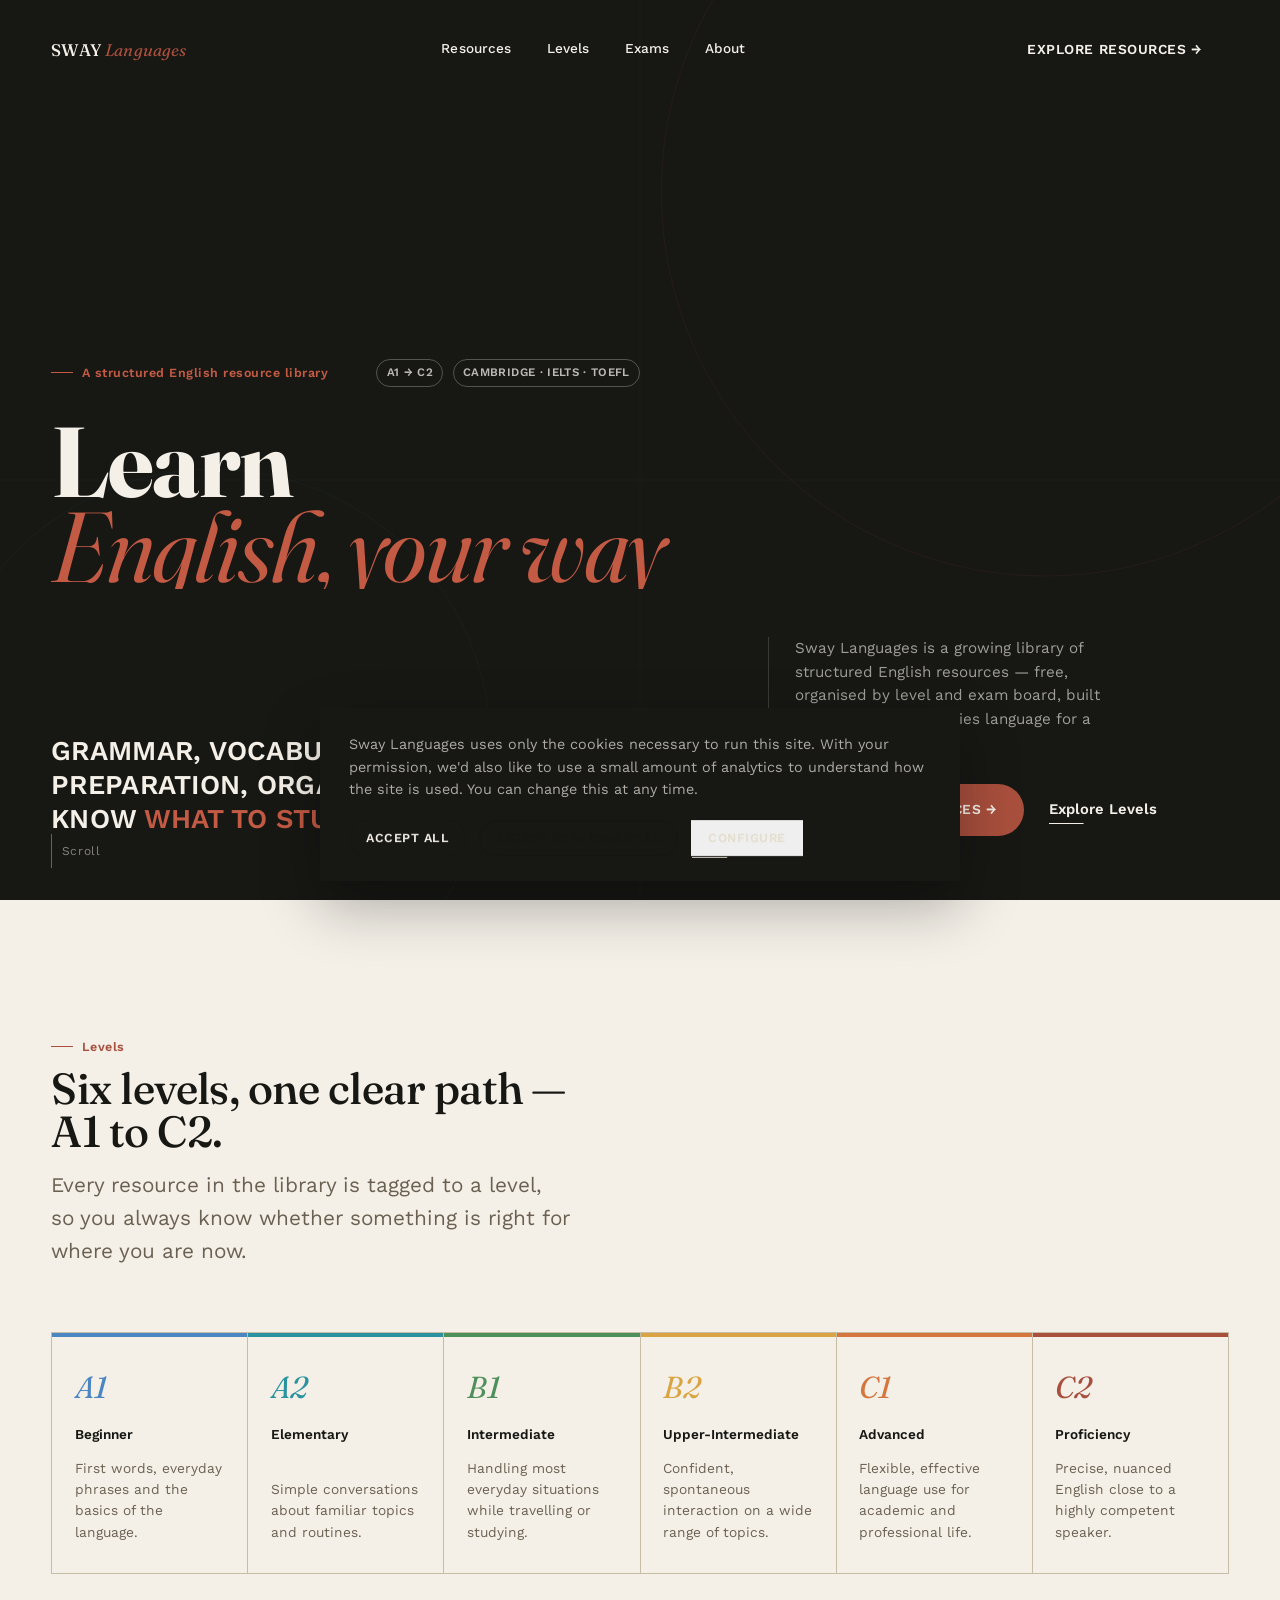
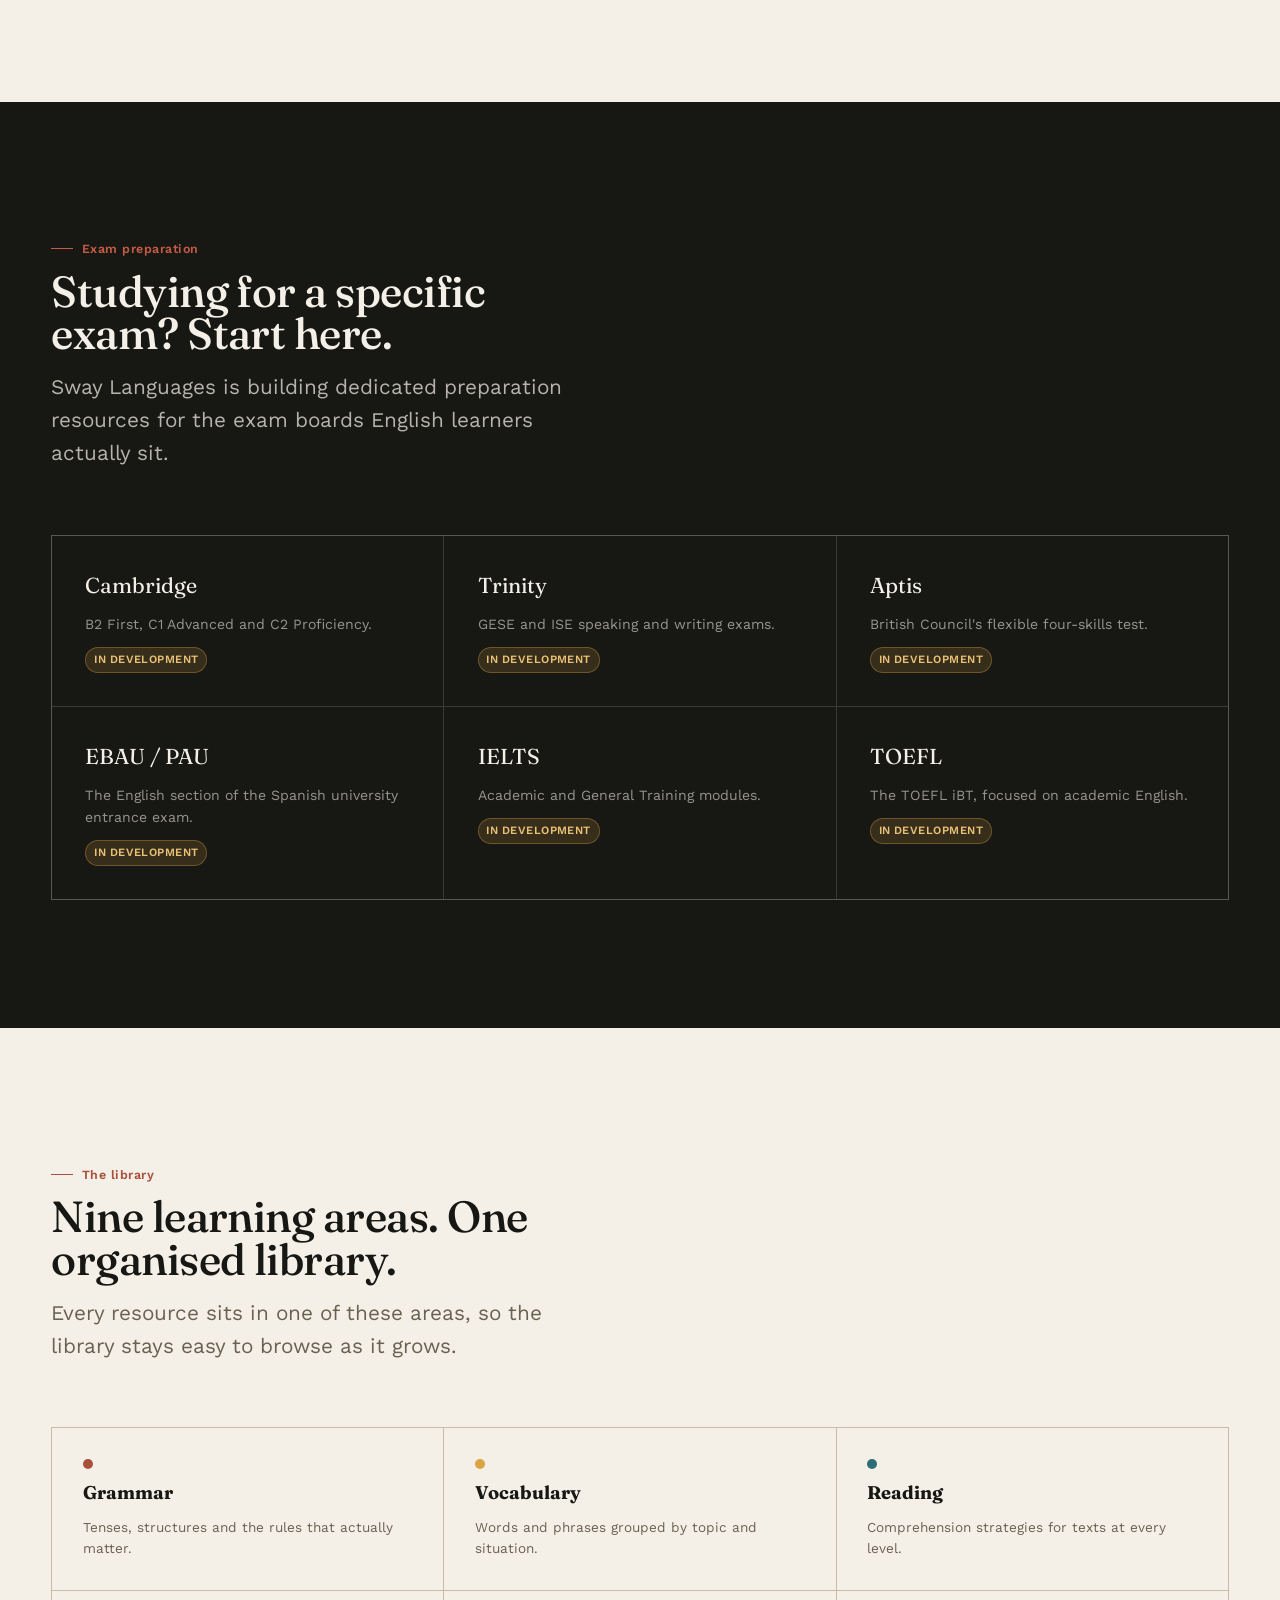
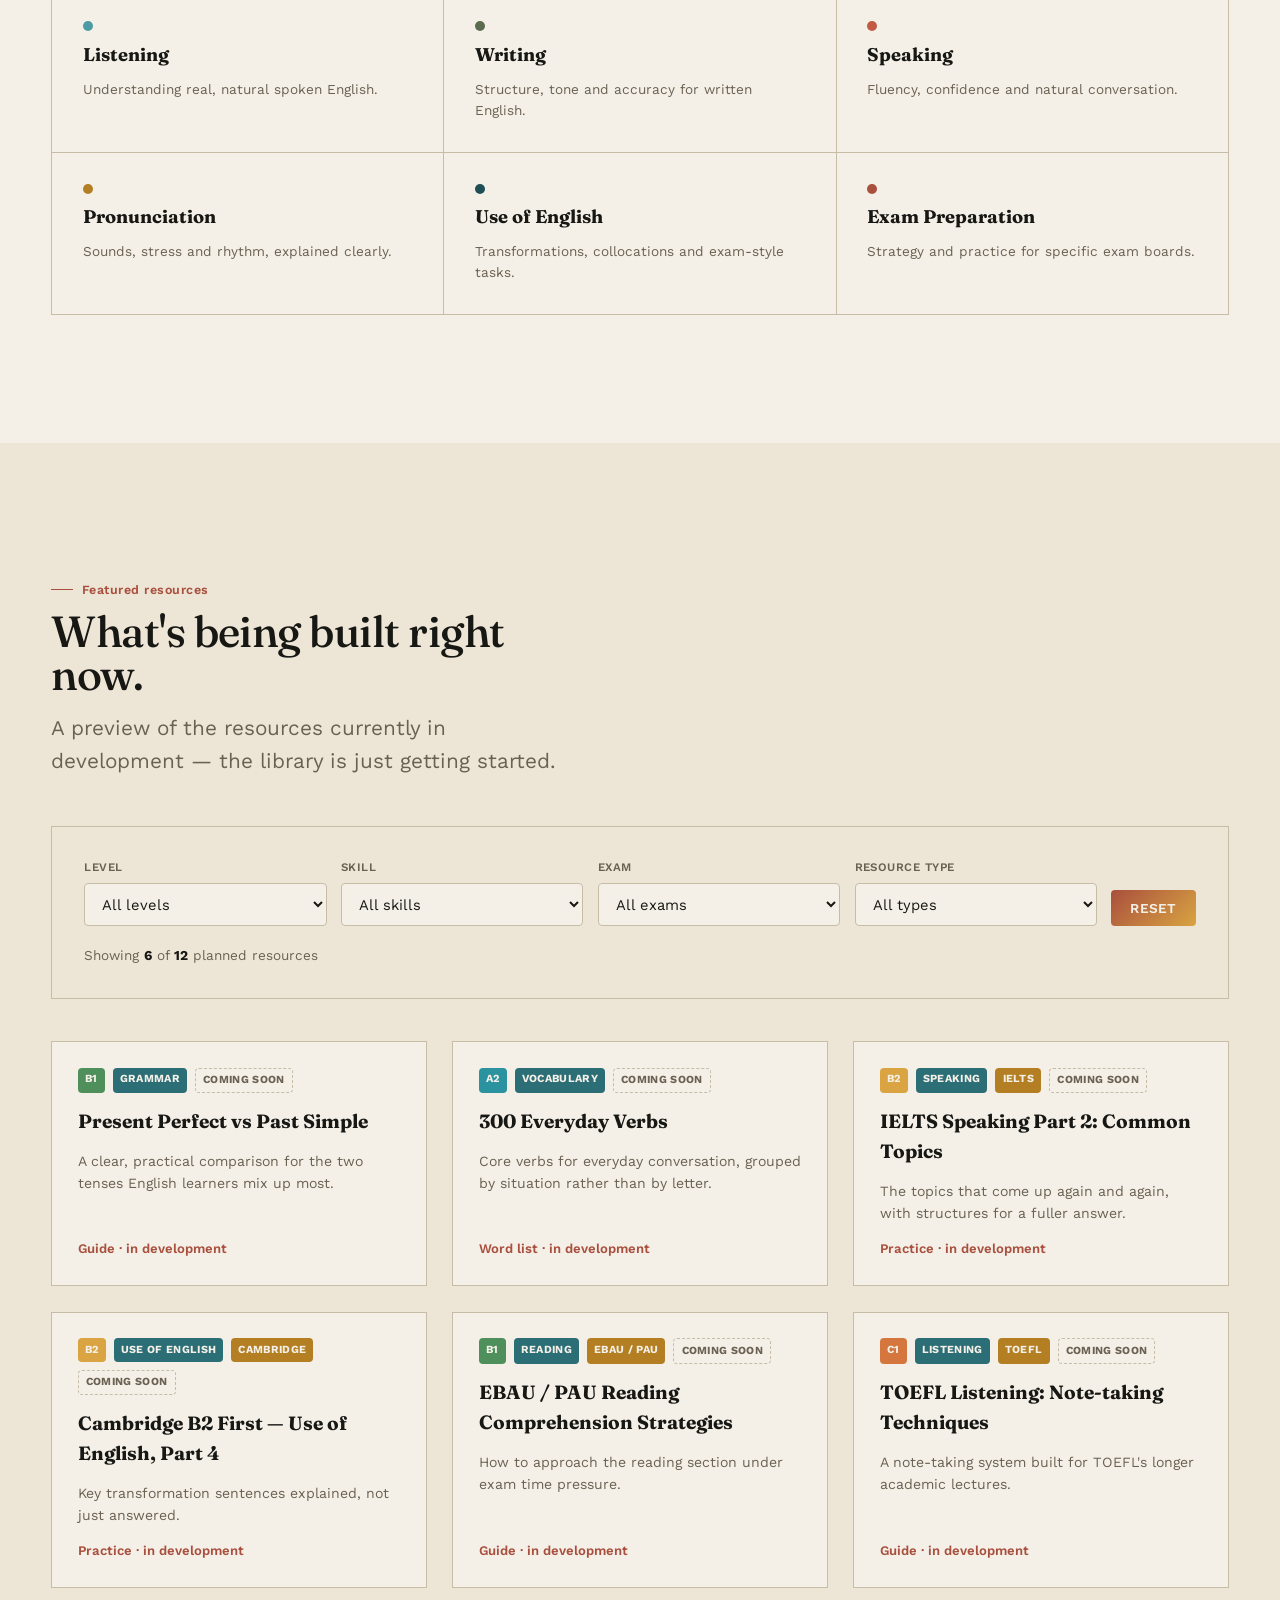
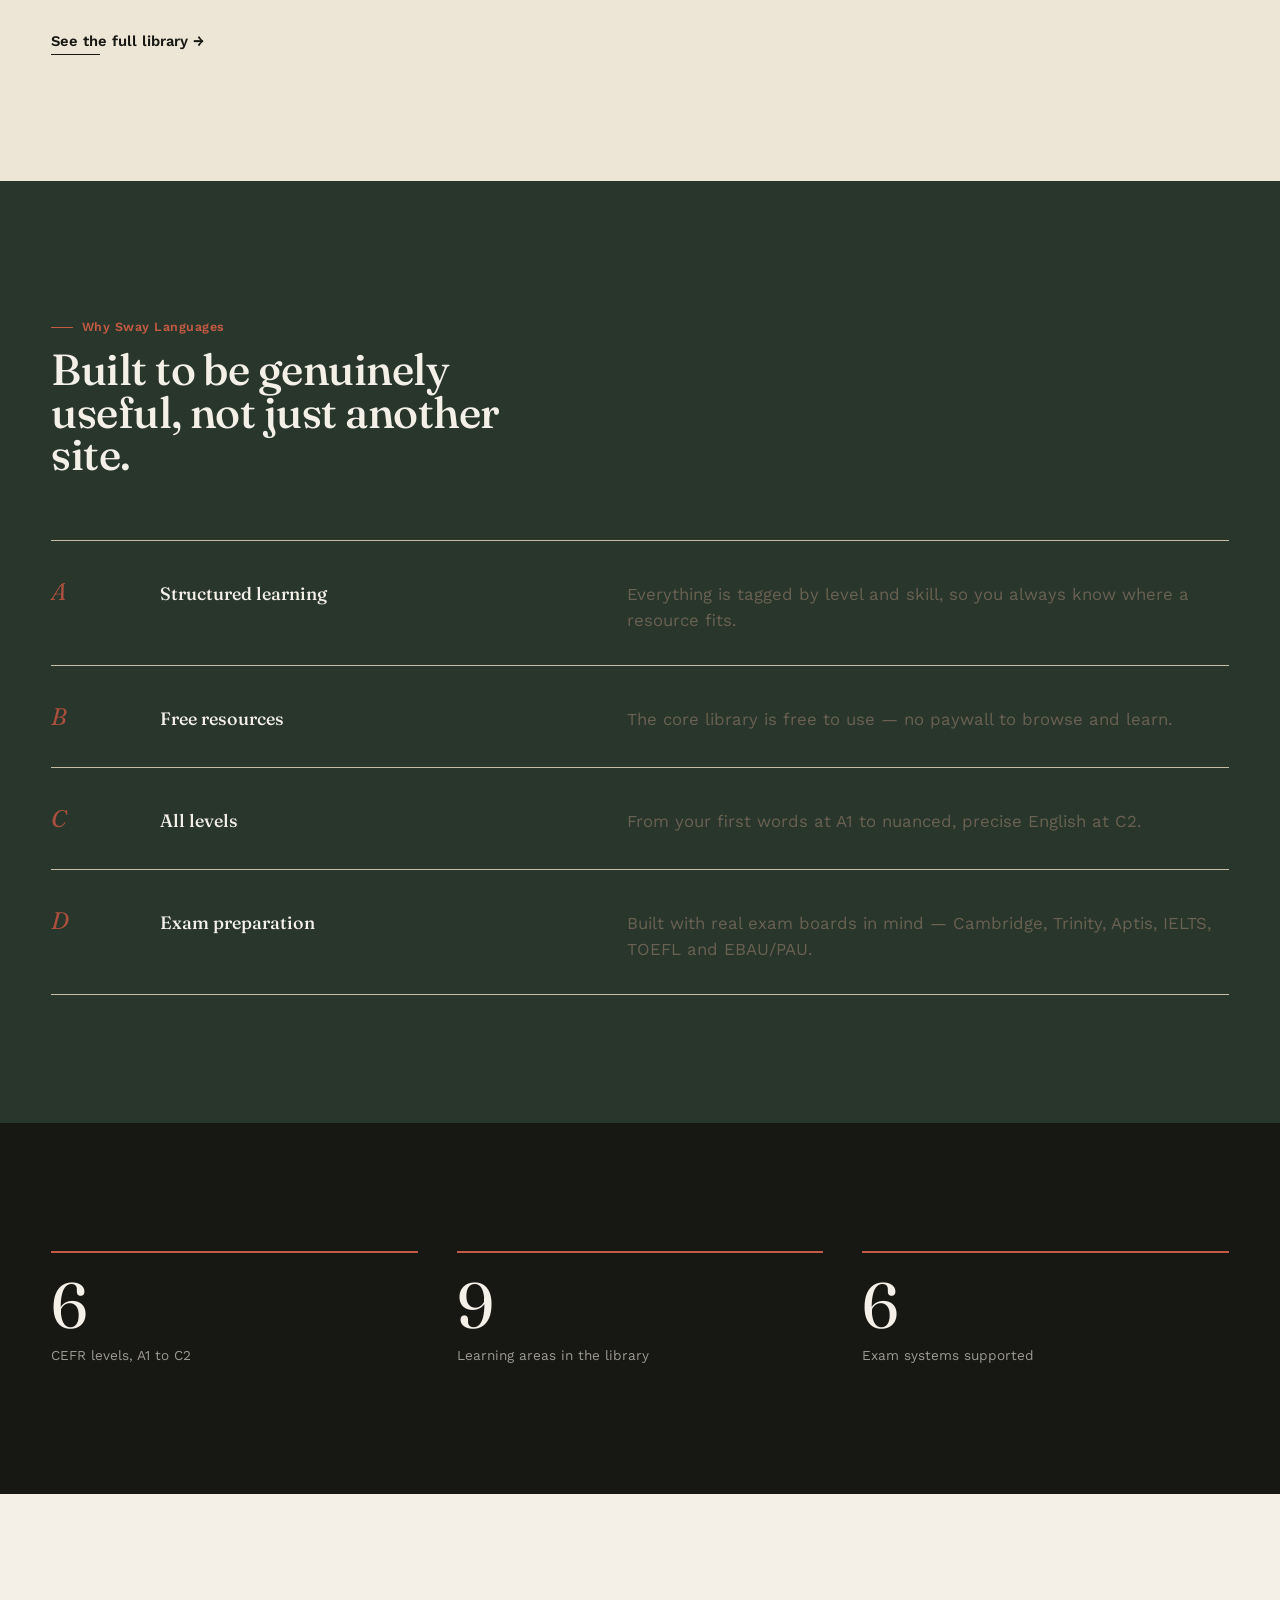
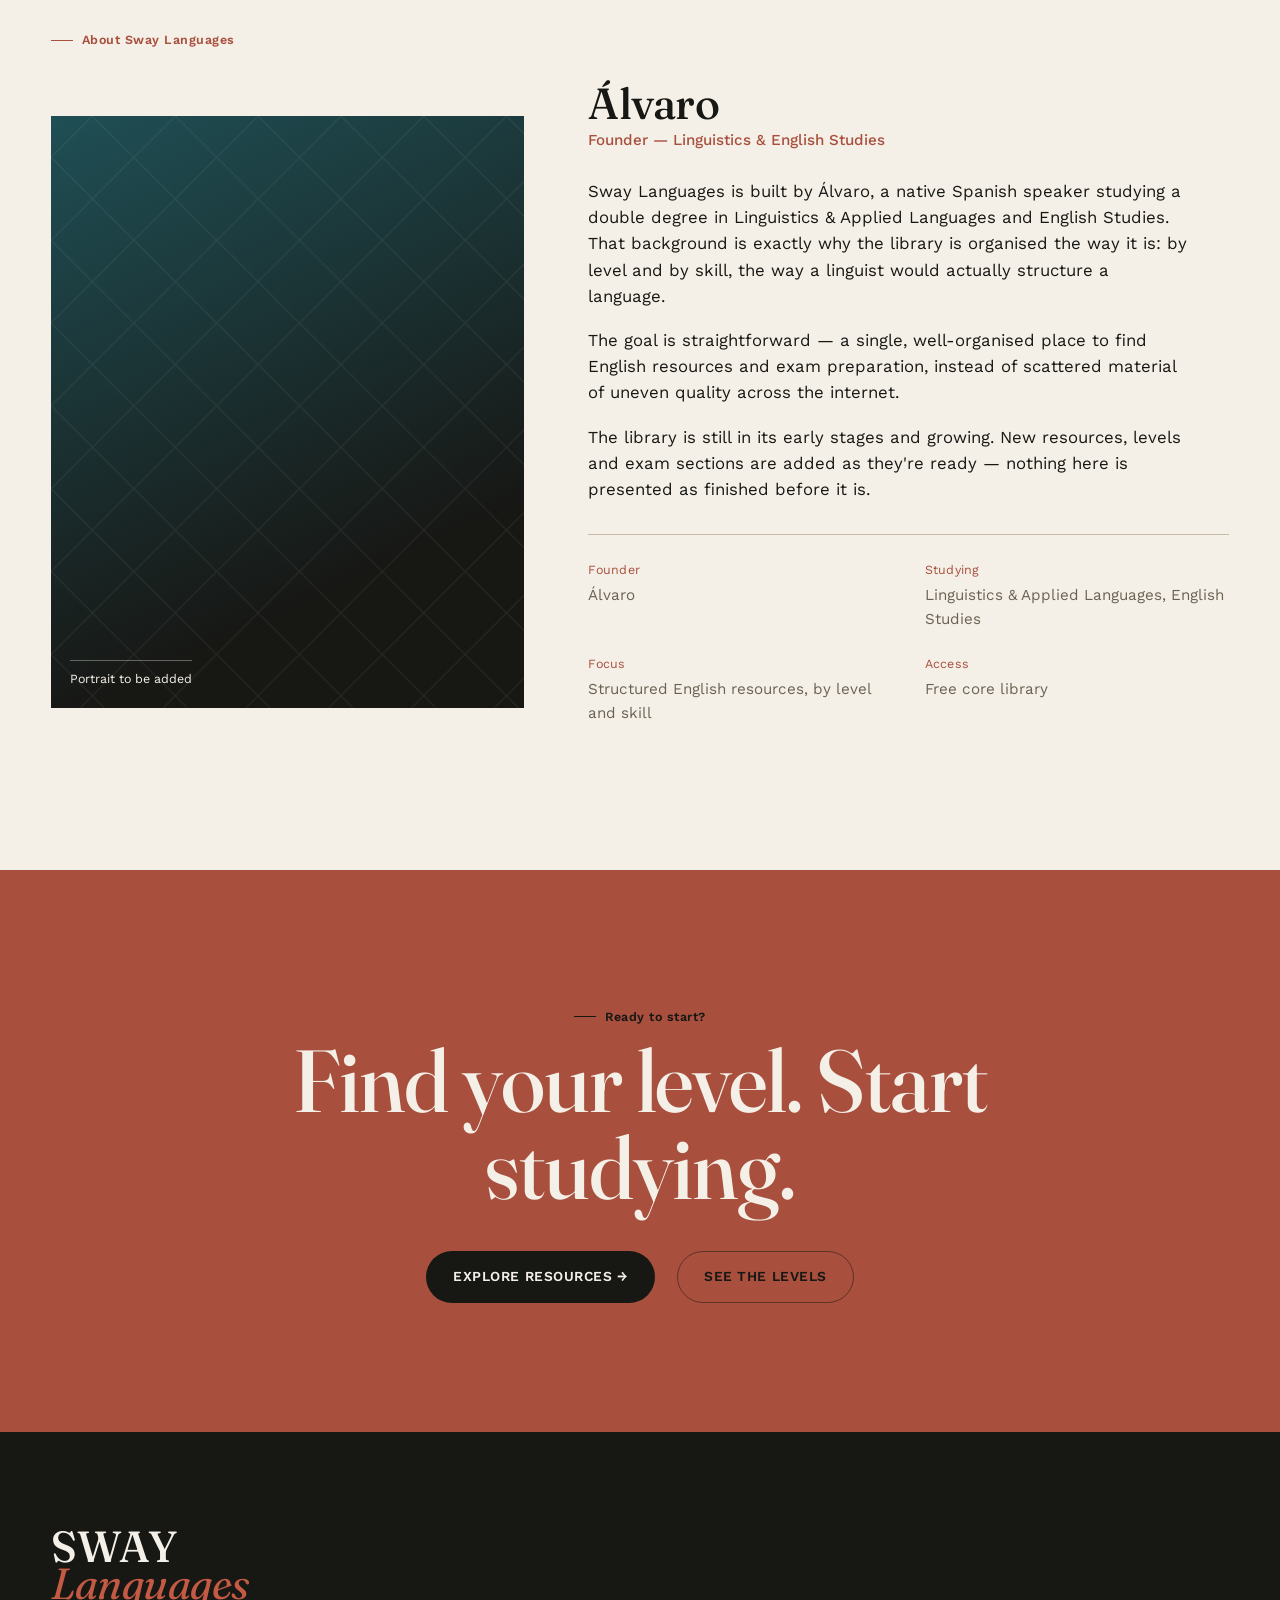
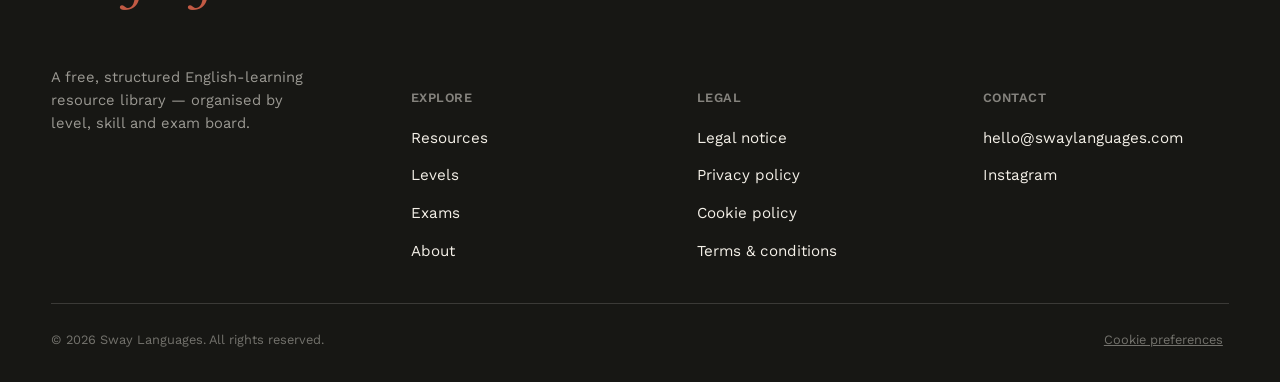
==== commit 44232c37: "Redesign Sway Languages platform" ====
--- a/index.html
+++ b/index.html
@@ -3,20 +3,20 @@
 <head>
 <meta charset="UTF-8">
 <meta name="viewport" content="width=device-width, initial-scale=1.0">
-<title>Sway Languages | Personalised Spanish Lessons for English Speakers</title>
-<meta name="description" content="Personalised 1-to-1 Spanish lessons for English speakers. Speak more confidently with practical lessons tailored to your level, goals and interests.">
+<title>Sway Languages | Learn English. Your Way.</title>
+<meta name="description" content="Sway Languages is a free, structured English-learning resource library — organised by level, skill and exam board, from A1 to C2.">
 <link rel="canonical" href="https://www.swaylanguages.com/">
 
 <meta property="og:type" content="website">
 <meta property="og:site_name" content="Sway Languages">
-<meta property="og:title" content="Sway Languages | Personalised Spanish Lessons for English Speakers">
-<meta property="og:description" content="Learn Spanish by actually speaking it. Personalised 1-to-1 lessons with a native speaker, built around your level and goals.">
+<meta property="og:title" content="Sway Languages | Learn English. Your Way.">
+<meta property="og:description" content="A structured English-learning resource library — organised by level, skill and exam board, from A1 to C2.">
 <meta property="og:url" content="https://www.swaylanguages.com/">
 <meta property="og:image" content="https://www.swaylanguages.com/assets/og-image.jpg">
 
 <meta name="twitter:card" content="summary_large_image">
-<meta name="twitter:title" content="Sway Languages | Personalised Spanish Lessons for English Speakers">
-<meta name="twitter:description" content="Learn Spanish by actually speaking it. Personalised 1-to-1 lessons with a native speaker.">
+<meta name="twitter:title" content="Sway Languages | Learn English. Your Way.">
+<meta name="twitter:description" content="A structured English-learning resource library — organised by level, skill and exam board, from A1 to C2.">
 <meta name="twitter:image" content="https://www.swaylanguages.com/assets/og-image.jpg">
 
 <link rel="icon" href="data:image/svg+xml,<svg xmlns=%22http://www.w3.org/2000/svg%22 viewBox=%220 0 100 100%22><rect width=%22100%22 height=%22100%22 fill=%22%23171714%22/><text x=%2250%22 y=%2270%22 font-size=%2260%22 text-anchor=%22middle%22 font-family=%22Georgia,serif%22 font-style=%22italic%22 fill=%22%23C25A44%22>S</text></svg>">
@@ -28,7 +28,7 @@
   "@type": "Organization",
   "name": "Sway Languages",
   "url": "https://www.swaylanguages.com/",
-  "description": "Personalised 1-to-1 Spanish lessons for English speakers, taught by a native Spanish speaker.",
+  "description": "A free, structured English-learning resource library organised by level, skill and exam board.",
   "founder": { "@type": "Person", "name": "Álvaro" },
   "areaServed": "Worldwide",
   "sameAs": []
@@ -49,14 +49,13 @@
 <header class="nav theme-dark" data-nav>
   <a href="/" class="nav__logo">SWAY <span>Languages</span></a>
   <nav class="nav__links" aria-label="Primary">
-    <a class="nav__link" data-nav-link href="#lessons">Lessons</a>
-    <a class="nav__link" data-nav-link href="#method">Method</a>
+    <a class="nav__link" data-nav-link href="#library">Resources</a>
+    <a class="nav__link" data-nav-link href="#levels">Levels</a>
+    <a class="nav__link" data-nav-link href="#exams">Exams</a>
     <a class="nav__link" data-nav-link href="#about">About</a>
-    <a class="nav__link" data-nav-link href="#pricing">Pricing</a>
-    <a class="nav__link" data-nav-link href="#faq">FAQ</a>
   </nav>
   <div class="nav__cta">
-    <a href="#book" class="btn btn-primary magnetic" data-book-trigger>Book a trial</a>
+    <a href="resources.html" class="btn btn-primary magnetic"><span>Explore Resources</span> <span class="btn-arrow">→</span></a>
     <button class="nav__menu-btn" data-menu-open aria-label="Open menu" aria-expanded="false">
       <svg width="22" height="22" viewBox="0 0 24 24" fill="none" stroke="currentColor" stroke-width="1.6"><line x1="3" y1="7" x2="21" y2="7"/><line x1="3" y1="17" x2="21" y2="17"/></svg>
     </button>
@@ -71,15 +70,13 @@
     </button>
   </div>
   <nav class="mobile-menu__links" aria-label="Mobile">
-    <a href="#lessons"><span>01</span>Lessons</a>
-    <a href="#method"><span>02</span>Method</a>
-    <a href="#about"><span>03</span>About</a>
-    <a href="#pricing"><span>04</span>Pricing</a>
-    <a href="#faq"><span>05</span>FAQ</a>
+    <a href="#library"><span>01</span>Resources</a>
+    <a href="#levels"><span>02</span>Levels</a>
+    <a href="#exams"><span>03</span>Exams</a>
+    <a href="#about"><span>04</span>About</a>
   </nav>
   <div class="mobile-menu__footer">
-    <a href="#book" class="btn btn-primary" data-book-trigger>Book your free trial</a>
-    <a href="resources.html" class="btn-text" style="color:var(--paper);">Sway Notes</a>
+    <a href="resources.html" class="btn btn-primary">Explore Resources</a>
   </div>
 </div>
 
@@ -89,28 +86,31 @@
   <section class="hero t-ink" data-theme-section="dark" id="hero">
     <svg class="hero__texture" viewBox="0 0 1200 900" fill="none" aria-hidden="true" preserveAspectRatio="xMidYMid slice">
       <circle cx="980" cy="180" r="360" stroke="#C25A44" stroke-opacity="0.16"/>
-      <circle cx="980" cy="180" r="230" stroke="#5B6B4D" stroke-opacity="0.18"/>
+      <circle cx="200" cy="700" r="260" stroke="#2B6E76" stroke-opacity="0.18"/>
       <line x1="0" y1="450" x2="1200" y2="450" stroke="#F4F0E8" stroke-opacity="0.05"/>
       <line x1="600" y1="0" x2="600" y2="900" stroke="#F4F0E8" stroke-opacity="0.05"/>
     </svg>
 
     <div class="hero__eyebrow">
-      <span class="kicker">Personalised Spanish lessons for English speakers</span>
-      <span class="hero__meta">Est. 2026 — Cádiz &amp; online</span>
+      <span class="kicker">A structured English resource library</span>
+      <div class="hero__badges">
+        <span class="hero__badge">A1 → C2</span>
+        <span class="hero__badge">Cambridge · IELTS · TOEFL</span>
+      </div>
     </div>
 
     <div class="hero__display">
-      <h1 class="hero__word hero__word--1"><span>SWAY</span></h1>
-      <div class="hero__word hero__word--2"><span>Languages</span></div>
+      <h1 class="hero__word hero__word--1"><span>Learn</span></h1>
+      <div class="hero__word hero__word--2"><span>English, your way</span></div>
     </div>
 
     <div class="hero__grid">
-      <p class="hero__statement" data-hero-reveal>Personalised Spanish lessons<br>for English speakers — <em>stop studying,<br>start speaking.</em></p>
+      <p class="hero__statement" data-hero-reveal>Grammar, vocabulary, skills and exam<br>preparation, organised so you always<br>know <em>what to study next.</em></p>
       <div class="hero__side" data-hero-reveal>
-        <p>One-to-one lessons with a native speaker who understands exactly where English gets in the way of Spanish.</p>
+        <p>Sway Languages is a growing library of structured English resources — free, organised by level and exam board, built by someone who studies language for a living.</p>
         <div class="hero__actions">
-          <a href="#book" class="btn btn-primary magnetic" data-book-trigger><span>Book your free trial</span> <span class="btn-arrow">→</span></a>
-          <a href="#how" class="btn-text" style="color:var(--paper);">How it works</a>
+          <a href="resources.html" class="btn btn-primary magnetic"><span>Explore Resources</span> <span class="btn-arrow">→</span></a>
+          <a href="#levels" class="btn-text" style="color:var(--paper);">Explore Levels</a>
         </div>
       </div>
     </div>
@@ -118,345 +118,208 @@
     <div class="hero__scrollcue"><span class="hero__scrollcue-line"></span>Scroll</div>
   </section>
 
-  <!-- ============ THE PROBLEM ============ -->
-  <section class="section problem t-paper" data-theme-section="light" id="problem">
-    <div class="wrap">
-      <span class="kicker problem__eyebrow reveal">The problem</span>
-      <p class="problem__statement">
-        <span class="line" data-problem-line data-delay="0">You studied the grammar.</span>
-        <span class="line" data-problem-line data-delay="140">You memorised the vocabulary.</span>
-        <span class="line" data-problem-line data-delay="280">You passed the exercises.</span>
-      </p>
-      <div class="problem__answer">
-        <p class="display" data-problem-line data-delay="0">Then someone actually speaks Spanish to you — and it all <em>disappears</em>.</p>
-        <p class="lede">That gap between knowing Spanish and using it is exactly what Sway is built to close. Not more rules — more speaking.</p>
-      </div>
-    </div>
-  </section>
-
-  <!-- ============ METHOD — sticky editorial story ============ -->
-  <section class="section t-olive" data-theme-section="dark" id="method">
-    <div class="wrap">
-      <div class="method__intro reveal">
-        <span class="kicker">The Sway method</span>
-        <h2 class="display" style="margin-top:0.7rem;">Four ideas, one lesson at a time.</h2>
-      </div>
-
-      <div class="method__story">
-        <div class="method__sticky" data-method-sticky>
-          <div class="method__sticky-num" data-method-num>01</div>
-          <div class="method__sticky-label" data-method-label>Speak</div>
+  <!-- ============ LEVELS ============ -->
+  <section class="section t-paper" data-theme-section="light" id="levels">
+    <div class="wrap">
+      <div class="reveal" style="margin-bottom: clamp(2.5rem,5vw,4rem); max-width:52ch;">
+        <span class="kicker">Levels</span>
+        <h2 class="display" style="margin-top:0.7rem;">Six levels, one clear path — A1 to C2.</h2>
+        <p class="lede" style="margin-top:1rem;">Every resource in the library is tagged to a level, so you always know whether something is right for where you are now.</p>
+      </div>
+      <div class="levels-grid reveal">
+        <div class="level-card" data-level="a1"><span class="level-card__code">A1</span><span class="level-card__name">Beginner</span><p>First words, everyday phrases and the basics of the language.</p></div>
+        <div class="level-card" data-level="a2"><span class="level-card__code">A2</span><span class="level-card__name">Elementary</span><p>Simple conversations about familiar topics and routines.</p></div>
+        <div class="level-card" data-level="b1"><span class="level-card__code">B1</span><span class="level-card__name">Intermediate</span><p>Handling most everyday situations while travelling or studying.</p></div>
+        <div class="level-card" data-level="b2"><span class="level-card__code">B2</span><span class="level-card__name">Upper-Intermediate</span><p>Confident, spontaneous interaction on a wide range of topics.</p></div>
+        <div class="level-card" data-level="c1"><span class="level-card__code">C1</span><span class="level-card__name">Advanced</span><p>Flexible, effective language use for academic and professional life.</p></div>
+        <div class="level-card" data-level="c2"><span class="level-card__code">C2</span><span class="level-card__name">Proficiency</span><p>Precise, nuanced English close to a highly competent speaker.</p></div>
+      </div>
+    </div>
+  </section>
+
+  <!-- ============ EXAMS ============ -->
+  <section class="section t-ink" data-theme-section="dark" id="exams">
+    <div class="wrap">
+      <div class="reveal" style="margin-bottom: clamp(2.5rem,5vw,4rem); max-width:52ch;">
+        <span class="kicker">Exam preparation</span>
+        <h2 class="display" style="margin-top:0.7rem;">Studying for a specific exam? Start here.</h2>
+        <p class="lede" style="margin-top:1rem;">Sway Languages is building dedicated preparation resources for the exam boards English learners actually sit.</p>
+      </div>
+      <div class="exams-grid reveal">
+        <div class="exam-card"><span class="exam-card__name">Cambridge</span><p>B2 First, C1 Advanced and C2 Proficiency.</p><span class="exam-card__status">In development</span></div>
+        <div class="exam-card"><span class="exam-card__name">Trinity</span><p>GESE and ISE speaking and writing exams.</p><span class="exam-card__status">In development</span></div>
+        <div class="exam-card"><span class="exam-card__name">Aptis</span><p>British Council's flexible four-skills test.</p><span class="exam-card__status">In development</span></div>
+        <div class="exam-card"><span class="exam-card__name">EBAU / PAU</span><p>The English section of the Spanish university entrance exam.</p><span class="exam-card__status">In development</span></div>
+        <div class="exam-card"><span class="exam-card__name">IELTS</span><p>Academic and General Training modules.</p><span class="exam-card__status">In development</span></div>
+        <div class="exam-card"><span class="exam-card__name">TOEFL</span><p>The TOEFL iBT, focused on academic English.</p><span class="exam-card__status">In development</span></div>
+      </div>
+    </div>
+  </section>
+
+  <!-- ============ RESOURCE LIBRARY (skill categories) ============ -->
+  <section class="section t-paper" data-theme-section="light" id="library">
+    <div class="wrap">
+      <div class="reveal" style="margin-bottom: clamp(2.5rem,5vw,4rem); max-width:52ch;">
+        <span class="kicker">The library</span>
+        <h2 class="display" style="margin-top:0.7rem;">Nine learning areas. One organised library.</h2>
+        <p class="lede" style="margin-top:1rem;">Every resource sits in one of these areas, so the library stays easy to browse as it grows.</p>
+      </div>
+      <div class="library-grid reveal">
+        <div class="library-card" data-cat="grammar"><span class="library-card__dot"></span><h4>Grammar</h4><p>Tenses, structures and the rules that actually matter.</p></div>
+        <div class="library-card" data-cat="vocabulary"><span class="library-card__dot"></span><h4>Vocabulary</h4><p>Words and phrases grouped by topic and situation.</p></div>
+        <div class="library-card" data-cat="reading"><span class="library-card__dot"></span><h4>Reading</h4><p>Comprehension strategies for texts at every level.</p></div>
+        <div class="library-card" data-cat="listening"><span class="library-card__dot"></span><h4>Listening</h4><p>Understanding real, natural spoken English.</p></div>
+        <div class="library-card" data-cat="writing"><span class="library-card__dot"></span><h4>Writing</h4><p>Structure, tone and accuracy for written English.</p></div>
+        <div class="library-card" data-cat="speaking"><span class="library-card__dot"></span><h4>Speaking</h4><p>Fluency, confidence and natural conversation.</p></div>
+        <div class="library-card" data-cat="pronunciation"><span class="library-card__dot"></span><h4>Pronunciation</h4><p>Sounds, stress and rhythm, explained clearly.</p></div>
+        <div class="library-card" data-cat="use-of-english"><span class="library-card__dot"></span><h4>Use of English</h4><p>Transformations, collocations and exam-style tasks.</p></div>
+        <div class="library-card" data-cat="exam-preparation"><span class="library-card__dot"></span><h4>Exam Preparation</h4><p>Strategy and practice for specific exam boards.</p></div>
+      </div>
+    </div>
+  </section>
+
+  <!-- ============ FEATURED RESOURCES + SEARCH ============ -->
+  <section class="section t-paper-2" data-theme-section="light">
+    <div class="wrap">
+      <div class="reveal" style="margin-bottom: clamp(2rem,4vw,3rem); max-width:52ch;">
+        <span class="kicker">Featured resources</span>
+        <h2 class="display" style="margin-top:0.7rem;">What's being built right now.</h2>
+        <p class="lede" style="margin-top:1rem;">A preview of the resources currently in development — the library is just getting started.</p>
+      </div>
+
+      <div class="search-panel reveal" style="margin-bottom: clamp(2rem,4vw,2.6rem);">
+        <div class="search-panel__row">
+          <div class="search-field">
+            <label for="filter-level">Level</label>
+            <select id="filter-level" data-filter-level>
+              <option value="">All levels</option>
+              <option value="a1">A1</option><option value="a2">A2</option>
+              <option value="b1">B1</option><option value="b2">B2</option>
+              <option value="c1">C1</option><option value="c2">C2</option>
+            </select>
+          </div>
+          <div class="search-field">
+            <label for="filter-skill">Skill</label>
+            <select id="filter-skill" data-filter-skill>
+              <option value="">All skills</option>
+              <option value="grammar">Grammar</option>
+              <option value="vocabulary">Vocabulary</option>
+              <option value="reading">Reading</option>
+              <option value="listening">Listening</option>
+              <option value="writing">Writing</option>
+              <option value="speaking">Speaking</option>
+              <option value="pronunciation">Pronunciation</option>
+              <option value="use-of-english">Use of English</option>
+              <option value="exam-preparation">Exam Preparation</option>
+            </select>
+          </div>
+          <div class="search-field">
+            <label for="filter-exam">Exam</label>
+            <select id="filter-exam" data-filter-exam>
+              <option value="">All exams</option>
+              <option value="cambridge">Cambridge</option>
+              <option value="trinity">Trinity</option>
+              <option value="aptis">Aptis</option>
+              <option value="ebau-pau">EBAU / PAU</option>
+              <option value="ielts">IELTS</option>
+              <option value="toefl">TOEFL</option>
+            </select>
+          </div>
+          <div class="search-field">
+            <label for="filter-type">Resource type</label>
+            <select id="filter-type" data-filter-type>
+              <option value="">All types</option>
+              <option value="Guide">Guide</option>
+              <option value="Practice">Practice</option>
+              <option value="Word list">Word list</option>
+              <option value="Checklist">Checklist</option>
+            </select>
+          </div>
+          <button class="search-panel__submit" data-filter-reset type="button">Reset</button>
         </div>
-        <div class="method__steps" data-method-steps>
-          <div class="method__step" data-method-step data-num="01" data-label="Speak">
-            <span class="method__step-mobile-num">01 — Speak</span>
-            <span class="method__step-eyebrow">Real conversation, from lesson one</span>
-            <p>Every lesson is built around real conversation, not rehearsed dialogue — so you get used to thinking in Spanish, not translating into it.</p>
-          </div>
-          <div class="method__step" data-method-step data-num="02" data-label="Understand">
-            <span class="method__step-mobile-num">02 — Understand</span>
-            <span class="method__step-eyebrow">Grammar that actually makes sense</span>
-            <p>Grammar explained from the perspective of an English speaker — why Spanish works the way it does, not just a rule to memorise.</p>
-          </div>
-          <div class="method__step" data-method-step data-num="03" data-label="Personalise">
-            <span class="method__step-mobile-num">03 — Personalise</span>
-            <span class="method__step-eyebrow">Built around you, not a syllabus</span>
-            <p>Your lessons follow your level, your goals and the things you actually want to talk about — not a fixed textbook.</p>
-          </div>
-          <div class="method__step" data-method-step data-num="04" data-label="Progress">
-            <span class="method__step-mobile-num">04 — Progress</span>
-            <span class="method__step-eyebrow">Weak points, quietly turned around</span>
-            <p>We keep track of what trips you up, so the things that were once your weak points quietly become the things you're confident in.</p>
-          </div>
-        </div>
-      </div>
-    </div>
-  </section>
-
-  <!-- ============ WHY SWAY — editorial list ============ -->
-  <section class="section t-paper" data-theme-section="light">
+        <p class="search-panel__count" data-resource-count></p>
+      </div>
+
+      <div class="featured-grid reveal" data-resource-grid data-limit="6"></div>
+
+      <div class="reveal" style="margin-top:2.4rem;">
+        <a href="resources.html" class="btn-text">See the full library →</a>
+      </div>
+    </div>
+  </section>
+
+  <!-- ============ WHY SWAY LANGUAGES ============ -->
+  <section class="section t-olive" data-theme-section="dark">
     <div class="wrap">
       <div class="reveal" style="margin-bottom: clamp(2.5rem,5vw,4rem); max-width:46ch;">
-        <span class="kicker">Why Sway</span>
-        <h2 class="display" style="margin-top:0.7rem;">Not another app. Not another textbook.</h2>
+        <span class="kicker">Why Sway Languages</span>
+        <h2 class="display" style="margin-top:0.7rem;">Built to be genuinely useful, not just another site.</h2>
       </div>
       <div class="why__list reveal">
-        <div class="why__row"><span class="why__letter">A</span><h4>One-to-one, always</h4><p>Every lesson is just you and Álvaro. No group pacing, no waiting your turn to speak.</p></div>
-        <div class="why__row"><span class="why__letter">B</span><h4>A native speaker's ear</h4><p>You're learning from someone who actually speaks the Spanish you'll hear in the real world.</p></div>
-        <div class="why__row"><span class="why__letter">C</span><h4>A linguist's approach</h4><p>Álvaro studies Linguistics and English Studies, and applies that directly to how he explains Spanish.</p></div>
-        <div class="why__row"><span class="why__letter">D</span><h4>Built from your side of the language</h4><p>Lessons are shaped around how Spanish looks to an English speaker — where the confusion actually comes from.</p></div>
-        <div class="why__row"><span class="why__letter">E</span><h4>Speaking first</h4><p>The focus is practical, spoken Spanish you can use — not just what's needed to pass a test.</p></div>
-        <div class="why__row"><span class="why__letter">F</span><h4>Structured, not rigid</h4><p>Friendly and conversational, but every lesson still moves you somewhere specific.</p></div>
-      </div>
-    </div>
-  </section>
-
-  <!-- ============ ABOUT ============ -->
+        <div class="why__row"><span class="why__letter">A</span><h4>Structured learning</h4><p>Everything is tagged by level and skill, so you always know where a resource fits.</p></div>
+        <div class="why__row"><span class="why__letter">B</span><h4>Free resources</h4><p>The core library is free to use — no paywall to browse and learn.</p></div>
+        <div class="why__row"><span class="why__letter">C</span><h4>All levels</h4><p>From your first words at A1 to nuanced, precise English at C2.</p></div>
+        <div class="why__row"><span class="why__letter">D</span><h4>Exam preparation</h4><p>Built with real exam boards in mind — Cambridge, Trinity, Aptis, IELTS, TOEFL and EBAU/PAU.</p></div>
+      </div>
+    </div>
+  </section>
+
+  <!-- ============ STATS ============ -->
+  <section class="section t-ink" data-theme-section="dark">
+    <div class="wrap">
+      <div class="stats-row reveal">
+        <div class="stat"><div class="stat__num">6</div><div class="stat__label">CEFR levels, A1 to C2</div></div>
+        <div class="stat"><div class="stat__num">9</div><div class="stat__label">Learning areas in the library</div></div>
+        <div class="stat"><div class="stat__num">6</div><div class="stat__label">Exam systems supported</div></div>
+      </div>
+    </div>
+  </section>
+
+  <!-- ============ ABOUT / FOUNDER ============ -->
   <section class="section t-paper" data-theme-section="light" id="about">
     <div class="wrap">
-      <span class="kicker reveal">Meet your teacher</span>
-      <div class="about__grid" style="margin-top:2rem;">
-        <div class="about__figure reveal">
-          <div class="about__portrait">
-            <svg class="about__portrait-pattern" viewBox="0 0 400 500" xmlns="http://www.w3.org/2000/svg" aria-hidden="true">
+      <span class="kicker reveal">About Sway Languages</span>
+      <div class="founder__grid" style="margin-top:2rem;">
+        <div class="reveal">
+          <div class="founder__figure">
+            <svg class="founder__figure-pattern" viewBox="0 0 400 500" xmlns="http://www.w3.org/2000/svg" aria-hidden="true">
               <defs>
-                <pattern id="tilepattern" width="70" height="70" patternUnits="userSpaceOnUse">
+                <pattern id="tilepattern2" width="70" height="70" patternUnits="userSpaceOnUse">
                   <path d="M0 35 L35 0 L70 35 L35 70 Z" fill="none" stroke="#F4F0E8" stroke-opacity="0.14" stroke-width="1"/>
                 </pattern>
               </defs>
-              <rect width="400" height="500" fill="url(#tilepattern)"/>
+              <rect width="400" height="500" fill="url(#tilepattern2)"/>
             </svg>
-            <div class="about__portrait-cap">Portrait to be added</div>
-            <div class="about__tag">Álvaro</div>
+            <div class="founder__figure-cap">Portrait to be added</div>
           </div>
         </div>
         <div class="reveal">
-          <h2 class="display about__name">Álvaro</h2>
-          <p class="about__role">Spanish teacher — Linguistics &amp; English Studies</p>
+          <h2 class="display" style="font-size: var(--step-1); margin-bottom:0.3rem;">Álvaro</h2>
+          <p class="about__role">Founder — Linguistics &amp; English Studies</p>
           <div class="body-copy">
-            <p>Álvaro is a native Spanish speaker currently studying a double degree in Linguistics &amp; Applied Languages and English Studies. That combination shapes everything about how he teaches: he's spent years looking at Spanish and English side by side, and he's particularly interested in the specific points where English speakers get stuck.</p>
-            <p>His approach is practical rather than academic. Lessons are built around speaking from the very first session, with grammar and vocabulary introduced as tools for conversation rather than subjects in themselves.</p>
-            <p>Outside of teaching, Álvaro's background in linguistics keeps him curious about how languages actually work in practice — the gap between the textbook version and the way people really speak.</p>
+            <p>Sway Languages is built by Álvaro, a native Spanish speaker studying a double degree in Linguistics &amp; Applied Languages and English Studies. That background is exactly why the library is organised the way it is: by level and by skill, the way a linguist would actually structure a language.</p>
+            <p>The goal is straightforward — a single, well-organised place to find English resources and exam preparation, instead of scattered material of uneven quality across the internet.</p>
+            <p>The library is still in its early stages and growing. New resources, levels and exam sections are added as they're ready — nothing here is presented as finished before it is.</p>
           </div>
           <dl class="about__facts">
-            <div class="about__fact"><dt>Native language</dt><dd>Spanish</dd></div>
+            <div class="about__fact"><dt>Founder</dt><dd>Álvaro</dd></div>
             <div class="about__fact"><dt>Studying</dt><dd>Linguistics &amp; Applied Languages, English Studies</dd></div>
-            <div class="about__fact"><dt>Teaches</dt><dd>English speakers, 1-to-1</dd></div>
-            <div class="about__fact"><dt>Focus</dt><dd>Speaking, practical communication</dd></div>
+            <div class="about__fact"><dt>Focus</dt><dd>Structured English resources, by level and skill</dd></div>
+            <div class="about__fact"><dt>Access</dt><dd>Free core library</dd></div>
           </dl>
         </div>
       </div>
     </div>
   </section>
 
-  <!-- ============ LESSONS ============ -->
-  <section class="section t-paper-2" data-theme-section="light" id="lessons">
-    <div class="wrap">
-      <div class="reveal" style="margin-bottom: clamp(2.5rem,5vw,4rem); max-width:46ch;">
-        <span class="kicker">Lessons</span>
-        <h2 class="display" style="margin-top:0.7rem;">Wherever you're starting from.</h2>
-      </div>
-      <div class="levels reveal">
-        <div class="level">
-          <span class="level__index">01</span>
-          <h3 class="display">Beginner</h3>
-          <p>Build the foundations and start speaking from day one — real phrases, not just rules.</p>
-          <div class="level__line"></div>
-        </div>
-        <div class="level">
-          <span class="level__index">02</span>
-          <h3 class="display">Intermediate</h3>
-          <p>Break through the plateau where most learners get stuck, and start speaking more spontaneously.</p>
-          <div class="level__line"></div>
-        </div>
-        <div class="level">
-          <span class="level__index">03</span>
-          <h3 class="display">Advanced</h3>
-          <p>Refine fluency, accuracy and natural expression — sounding less like you're translating.</p>
-          <div class="level__line"></div>
-        </div>
-      </div>
-      <p class="muted reveal" style="margin-top:2.5rem; max-width:58ch;">Within any level, lessons can also lean into whichever focus suits you. We'll agree together what belongs in your lessons; it isn't a fixed package.</p>
-      <div class="focus-tags reveal">
-        <span class="focus-tag">Conversation</span>
-        <span class="focus-tag">Grammar</span>
-        <span class="focus-tag">Vocabulary</span>
-        <span class="focus-tag">Pronunciation</span>
-        <span class="focus-tag">Listening</span>
-        <span class="focus-tag">Spanish culture</span>
-        <span class="focus-tag">Travel Spanish</span>
-        <span class="focus-tag">Academic Spanish</span>
-        <span class="focus-tag">Professional Spanish</span>
-      </div>
-    </div>
-  </section>
-
-  <!-- ============ PRICING — dark, no cards ============ -->
-  <section class="section t-ink" data-theme-section="dark" id="pricing">
-    <div class="wrap">
-      <div class="reveal" style="margin-bottom: clamp(2rem,4vw,3rem); max-width:46ch;">
-        <span class="kicker">Pricing</span>
-        <h2 class="display" style="margin-top:0.7rem;">Simple, upfront, no surprises.</h2>
-      </div>
-      <div class="pricing__list reveal">
-        <div class="price-row price-row--feature">
-          <div class="price-row__label">Free trial<small>No cost, no obligation</small></div>
-          <div class="price-row__value">20</div>
-          <div class="price-row__unit">minutes</div>
-        </div>
-        <div class="price-row">
-          <div class="price-row__label">Single lesson<small>Pay as you go</small></div>
-          <div class="price-row__value">£15</div>
-          <div class="price-row__unit">per hour</div>
-        </div>
-        <div class="price-row">
-          <div class="price-row__label">4-lesson pack<small>Build momentum</small></div>
-          <div class="price-row__value">£55</div>
-          <div class="price-row__unit">4 hours</div>
-        </div>
-        <div class="price-row">
-          <div class="price-row__label">8-lesson pack<small>Steady, longer-term progress</small></div>
-          <div class="price-row__value">£105</div>
-          <div class="price-row__unit">8 hours</div>
-        </div>
-      </div>
-      <div class="reveal" style="margin-top:2.6rem;">
-        <a href="#book" class="btn btn-primary magnetic" data-book-trigger><span>Book your free trial</span> <span class="btn-arrow">→</span></a>
-      </div>
-    </div>
-  </section>
-
-  <!-- ============ REFERRAL ============ -->
-  <section class="section t-olive" data-theme-section="dark">
-    <div class="wrap referral__grid">
-      <div class="reveal">
-        <span class="kicker">Bring a friend</span>
-        <h2 class="display" style="margin-top:0.7rem;">Learning Spanish is better with someone else on board.</h2>
-        <p class="lede" style="margin-top:1.2rem;">Introduce a friend to Sway, and once they become a paying student, your discount kicks in automatically — it builds the more people you bring along. 30% is the maximum.</p>
-      </div>
-      <div class="referral__scale reveal">
-        <div class="referral__col">
-          <span class="referral__pct">10%</span>
-          <div class="referral__bar"><span style="width:33%"></span></div>
-          <span class="referral__label">1 referral</span>
-        </div>
-        <div class="referral__col">
-          <span class="referral__pct">20%</span>
-          <div class="referral__bar"><span style="width:66%"></span></div>
-          <span class="referral__label">2 referrals</span>
-        </div>
-        <div class="referral__col">
-          <span class="referral__pct">30%</span>
-          <div class="referral__bar"><span style="width:100%"></span></div>
-          <span class="referral__label">3+ referrals</span>
-        </div>
-      </div>
-    </div>
-  </section>
-
-  <!-- ============ HOW IT WORKS — vertical timeline ============ -->
-  <section class="section t-paper" data-theme-section="light" id="how">
-    <div class="wrap">
-      <div class="reveal" style="margin-bottom: clamp(2.5rem,5vw,4rem); max-width:46ch;">
-        <span class="kicker">How it works</span>
-        <h2 class="display" style="margin-top:0.7rem;">Three steps to your first real conversation.</h2>
-      </div>
-      <div class="steps reveal">
-        <div class="step-row">
-          <span class="step-row__num">01</span>
-          <div><h3 class="display">Book</h3><p>Choose a convenient time for your free 20-minute trial — no commitment, no card required.</p></div>
-        </div>
-        <div class="step-row">
-          <span class="step-row__num">02</span>
-          <div><h3 class="display">Meet</h3><p>Meet Álvaro and talk through your level, your goals and what you actually want from Spanish.</p></div>
-        </div>
-        <div class="step-row">
-          <span class="step-row__num">03</span>
-          <div><h3 class="display">Sway</h3><p>Start personalised lessons designed around you — and start speaking from the first one.</p></div>
-        </div>
-      </div>
-    </div>
-  </section>
-
-  <!-- ============ BOOKING ============ -->
-  <section class="section t-ink" data-theme-section="dark" id="book">
-    <div class="wrap booking__inner">
-      <div class="reveal">
-        <span class="kicker">Book</span>
-        <h2 class="display booking__title" style="margin-top:0.7rem;">Your first 20 minutes are on us.</h2>
-        <p class="lede" style="margin:1.2rem auto 0;">No pressure, no obligation — just a real conversation about where you are with Spanish and where you'd like to go.</p>
-        <div class="booking__frame">
-          <span class="booking__frame-time">20 min</span>
-          <p class="muted" style="max-width:32ch;">Free trial lesson, scheduled instantly via our booking calendar.</p>
-          <a href="https://cal.com/alvaro-munoz-invcm6/20min" class="btn btn-primary magnetic" data-book-trigger><span>Book your free trial</span> <span class="btn-arrow">→</span></a>
-        </div>
-      </div>
-    </div>
-  </section>
-
-  <!-- ============ TESTIMONIALS (placeholder) ============ -->
-  <section class="section t-paper" data-theme-section="light">
-    <div class="wrap-narrow">
-      <div class="placeholder-panel reveal">
-        <p class="display" style="font-size:1.5rem;">Student stories, coming soon.</p>
-        <p class="muted" style="margin-top:0.6rem;">Sway is just getting started — genuine student experiences will appear here as they come in.</p>
-      </div>
-    </div>
-  </section>
-
-  <!-- ============ FAQ ============ -->
-  <section class="section t-paper" data-theme-section="light" id="faq">
-    <div class="wrap-narrow">
-      <span class="kicker reveal">FAQ</span>
-      <h2 class="display reveal" style="margin-top:0.7rem; margin-bottom:2.2rem;">Good questions to ask before your trial.</h2>
-      <div class="reveal">
-        <div class="faq__item">
-          <button class="faq__q" aria-expanded="false"><span><span class="faq__q-index">01</span>How long is a lesson?</span><span class="faq__icon"></span></button>
-          <div class="faq__a"><p>Standard lessons run for one hour. The free trial is shorter — 20 minutes — just enough to talk through your level and goals.</p></div>
-        </div>
-        <div class="faq__item">
-          <button class="faq__q" aria-expanded="false"><span><span class="faq__q-index">02</span>What happens during the free trial?</span><span class="faq__icon"></span></button>
-          <div class="faq__a"><p>You'll talk with Álvaro about where you're at with Spanish, what you want to get out of lessons, and what a personalised plan could look like. It's a conversation, not a test.</p></div>
-        </div>
-        <div class="faq__item">
-          <button class="faq__q" aria-expanded="false"><span><span class="faq__q-index">03</span>Do I need to be a beginner?</span><span class="faq__icon"></span></button>
-          <div class="faq__a"><p>Not at all. Lessons are designed for beginner, intermediate and advanced learners alike — the content adapts to your level.</p></div>
-        </div>
-        <div class="faq__item">
-          <button class="faq__q" aria-expanded="false"><span><span class="faq__q-index">04</span>Can lessons be completely conversational?</span><span class="faq__icon"></span></button>
-          <div class="faq__a"><p>Yes. If speaking practice is what you need most, lessons can focus almost entirely on conversation.</p></div>
-        </div>
-        <div class="faq__item">
-          <button class="faq__q" aria-expanded="false"><span><span class="faq__q-index">05</span>Do you teach grammar?</span><span class="faq__icon"></span></button>
-          <div class="faq__a"><p>Yes, where it's useful — grammar is explained in a way that's built to make sense to English speakers, and used to support speaking rather than as an end in itself.</p></div>
-        </div>
-        <div class="faq__item">
-          <button class="faq__q" aria-expanded="false"><span><span class="faq__q-index">06</span>Can lessons be adapted to my goals?</span><span class="faq__icon"></span></button>
-          <div class="faq__a"><p>Yes — whether that's travel, work, exams or simply being able to hold a conversation, lessons are shaped around what you actually want from Spanish.</p></div>
-        </div>
-        <div class="faq__item">
-          <button class="faq__q" aria-expanded="false"><span><span class="faq__q-index">07</span>What platform are lessons held on?</span><span class="faq__icon"></span></button>
-          <div class="faq__a"><p><span class="config-flag">To be confirmed</span> — this will be shared once you book your trial.</p></div>
-        </div>
-        <div class="faq__item">
-          <button class="faq__q" aria-expanded="false"><span><span class="faq__q-index">08</span>How do I pay?</span><span class="faq__icon"></span></button>
-          <div class="faq__a"><p><span class="config-flag">To be confirmed</span> — payment details are shared directly after your trial lesson.</p></div>
-        </div>
-        <div class="faq__item">
-          <button class="faq__q" aria-expanded="false"><span><span class="faq__q-index">09</span>Can I cancel or reschedule?</span><span class="faq__icon"></span></button>
-          <div class="faq__a"><p>See the <a href="terms.html" class="btn-text">Booking Policy</a> for the current cancellation and rescheduling terms.</p></div>
-        </div>
-        <div class="faq__item">
-          <button class="faq__q" aria-expanded="false"><span><span class="faq__q-index">10</span>What happens after the trial?</span><span class="faq__icon"></span></button>
-          <div class="faq__a"><p>If it feels like a good fit, you can book single lessons or one of the lesson packs — there's no obligation to continue.</p></div>
-        </div>
-      </div>
-    </div>
-  </section>
-
-  <!-- ============ SWAY NOTES ============ -->
-  <section class="section t-ink" data-theme-section="dark">
-    <div class="wrap">
-      <div class="notes__masthead reveal">
-        <h2 class="display notes__title"><span>SWAY</span><span class="display-italic">Notes</span></h2>
-        <a href="resources.html" class="btn-text" style="color:var(--paper);">Visit Sway Notes →</a>
-      </div>
-      <div class="notes__grid reveal">
-        <div class="note-item"><span class="note-item__num">Vocabulary</span><h4>Everyday expressions</h4><p>Coming soon.</p></div>
-        <div class="note-item"><span class="note-item__num">Pronunciation</span><h4>Sounds English doesn't have</h4><p>Coming soon.</p></div>
-        <div class="note-item"><span class="note-item__num">Culture</span><h4>Notes on Spanish life</h4><p>Coming soon.</p></div>
-      </div>
-    </div>
-  </section>
-
   <!-- ============ FINAL CTA ============ -->
   <section class="section t-terracotta finalcta" data-theme-section="dark">
     <div class="wrap">
-      <span class="kicker">Ready when you are</span>
-      <h2 class="display" style="margin-top:0.7rem;">Let's hear how far you can get.</h2>
+      <span class="kicker">Ready to start?</span>
+      <h2 class="display" style="margin-top:0.7rem;">Find your level. Start studying.</h2>
       <div class="finalcta__actions">
-        <a href="#book" class="btn btn-primary magnetic" data-book-trigger><span>Book your free trial</span> <span class="btn-arrow">→</span></a>
-        <a href="#how" class="btn-ghost btn">See how it works</a>
+        <a href="resources.html" class="btn btn-primary magnetic"><span>Explore Resources</span> <span class="btn-arrow">→</span></a>
+        <a href="#levels" class="btn-ghost btn">See the levels</a>
       </div>
     </div>
   </section>
@@ -469,17 +332,15 @@
     <h2 class="display footer__mega"><span>SWAY</span><span class="display-italic">Languages</span></h2>
     <div class="footer__top">
       <div class="footer__brand">
-        <p>Personalised Spanish lessons for English speakers.</p>
+        <p>A free, structured English-learning resource library — organised by level, skill and exam board.</p>
       </div>
       <div>
-        <h5>Sway</h5>
+        <h5>Explore</h5>
         <ul>
-          <li><a href="index.html#lessons">Lessons</a></li>
-          <li><a href="index.html#method">Method</a></li>
+          <li><a href="resources.html">Resources</a></li>
+          <li><a href="index.html#levels">Levels</a></li>
+          <li><a href="index.html#exams">Exams</a></li>
           <li><a href="index.html#about">About</a></li>
-          <li><a href="index.html#pricing">Pricing</a></li>
-          <li><a href="index.html#faq">FAQ</a></li>
-          <li><a href="#book" data-book-trigger>Book</a></li>
         </ul>
       </div>
       <div>
@@ -488,7 +349,7 @@
           <li><a href="legal.html">Legal notice</a></li>
           <li><a href="privacy.html">Privacy policy</a></li>
           <li><a href="cookies.html">Cookie policy</a></li>
-          <li><a href="terms.html">Terms &amp; booking policy</a></li>
+          <li><a href="terms.html">Terms &amp; conditions</a></li>
         </ul>
       </div>
       <div>
@@ -508,7 +369,7 @@
 
 <!-- sticky mobile CTA -->
 <div class="sticky-cta" data-sticky-cta>
-  <a href="#book" class="btn btn-primary" data-book-trigger>Book your free trial</a>
+  <a href="resources.html" class="btn btn-primary">Explore Resources</a>
 </div>
 
 <!-- Cookie banner -->
@@ -541,19 +402,7 @@
   </div>
 </div>
 
-<!-- Booking modal -->
-<div class="booking-modal" data-booking-modal role="dialog" aria-modal="true" aria-label="Book your free trial">
-  <div class="booking-modal__panel">
-    <div class="booking-modal__head">
-      <span>Book your free trial</span>
-      <button class="booking-modal__close" data-booking-close aria-label="Close booking">&times;</button>
-    </div>
-    <div class="booking-modal__body" data-booking-body>
-      <div class="booking-modal__fallback"><p class="muted">Loading available times…</p></div>
-    </div>
-  </div>
-</div>
-
+<script src="assets/resources-data.js"></script>
 <script src="assets/main.js"></script>
 </body>
 </html>
--- a/assets/styles.css
+++ b/assets/styles.css
@@ -25,6 +25,26 @@
   --olive-deep: #28362B;
   --olive-light:#5B6B4D;
   --cream:      #F4F0E8;
+
+  /* ---- color: secondary brand palette (categories / levels / interactive) ---- */
+  --teal:       #2B6E76;
+  --teal-deep:  #1F4F55;
+  --teal-light: #4C9AA3;
+  --amber:      #D9A441;
+  --amber-deep: #B37F22;
+  --amber-light:#E8C176;
+
+  /* ---- color: level progression scale (A1 -> C2, cool to warm) ---- */
+  --lvl-a1: #4C86C2;
+  --lvl-a2: #2B93A0;
+  --lvl-b1: #4F8F5B;
+  --lvl-b2: #D9A441;
+  --lvl-c1: #D4763D;
+  --lvl-c2: #A94F3D;
+
+  /* ---- subtle brand gradient ---- */
+  --grad-brand: linear-gradient(135deg, var(--terracotta) 0%, var(--amber) 100%);
+  --grad-ink:   linear-gradient(160deg, #201F1B 0%, #171714 60%, #1B2620 100%);
 
   /* ---- type families ---- */
   --serif: "Fraunces", "Iowan Old Style", Georgia, serif;
@@ -701,3 +721,155 @@
 .grain{ pointer-events: none; position: fixed; inset:0; z-index: 1; opacity: 0.045; mix-blend-mode: multiply; }
 .skip-link{ position:absolute; left: -999px; top: 0; background: var(--ink); color: var(--paper); padding: 0.8rem 1.2rem; z-index: 200; }
 .skip-link:focus{ left: 1rem; top: 1rem; }
+
+/* ============================================================
+   PLATFORM COMPONENTS — Levels, Exams, Library, Featured, Stats, Search
+   ============================================================ */
+
+/* ---- Hero mini stats / eyebrow badges ---- */
+.hero__badges{ display:flex; gap:0.6rem; flex-wrap:wrap; }
+.hero__badge{
+  font-size: 0.72rem; font-weight:600; letter-spacing:0.03em; text-transform:uppercase;
+  padding: 0.35em 0.8em; border-radius: 999px; border: 1px solid rgba(244,240,232,0.28);
+  color: rgba(244,240,232,0.75);
+}
+
+/* ---- LEVELS grid (A1–C2) ---- */
+.levels-grid{ display:grid; grid-template-columns: repeat(6, 1fr); gap: 1px; background: var(--line); border: 1px solid var(--line); }
+@media (max-width: 980px){ .levels-grid{ grid-template-columns: repeat(3, 1fr); } }
+@media (max-width: 560px){ .levels-grid{ grid-template-columns: repeat(2, 1fr); } }
+.level-card{
+  background: var(--paper); padding: clamp(1.4rem,2.4vw,1.9rem) clamp(1.1rem,2vw,1.4rem);
+  display:flex; flex-direction:column; gap:0.8rem; min-height: 180px;
+  transition: background-color .35s var(--ease-soft), transform .35s var(--ease-out-expo);
+  position: relative; overflow: hidden;
+}
+.level-card::before{
+  content:""; position:absolute; top:0; left:0; right:0; height:4px; background: var(--lvl-color, var(--terracotta));
+}
+.level-card:hover{ background: var(--paper-2); transform: translateY(-3px); }
+.level-card__code{ font-family: var(--serif); font-style: italic; font-size: 1.9rem; color: var(--lvl-color, var(--terracotta)); }
+.level-card__name{ font-size: 0.85rem; font-weight:600; color: var(--ink); }
+.level-card p{ font-size: 0.86rem; color: var(--ink-soft); margin-top: auto; }
+.level-card[data-level="a1"]{ --lvl-color: var(--lvl-a1); }
+.level-card[data-level="a2"]{ --lvl-color: var(--lvl-a2); }
+.level-card[data-level="b1"]{ --lvl-color: var(--lvl-b1); }
+.level-card[data-level="b2"]{ --lvl-color: var(--lvl-b2); }
+.level-card[data-level="c1"]{ --lvl-color: var(--lvl-c1); }
+.level-card[data-level="c2"]{ --lvl-color: var(--lvl-c2); }
+
+/* ---- EXAMS grid ---- */
+.exams-grid{ display:grid; grid-template-columns: repeat(3, 1fr); gap: 1px; background: var(--line-on-ink); border: 1px solid var(--line-on-ink); }
+@media (max-width: 860px){ .exams-grid{ grid-template-columns: repeat(2, 1fr); } }
+@media (max-width: 560px){ .exams-grid{ grid-template-columns: 1fr; } }
+.exam-card{
+  background: var(--ink); padding: clamp(1.6rem,2.6vw,2.1rem);
+  display:flex; flex-direction:column; gap:0.7rem;
+  transition: background-color .35s var(--ease-soft);
+}
+.exam-card:hover{ background: var(--ink-2); }
+.exam-card__name{ font-family: var(--serif); font-size: 1.35rem; color: var(--paper); }
+.exam-card p{ font-size: 0.88rem; color: rgba(244,240,232,0.58); }
+.exam-card__status{
+  align-self: flex-start; font-size: 0.7rem; font-weight:600; letter-spacing:0.04em; text-transform:uppercase;
+  padding: 0.3em 0.7em; border-radius: 999px; background: rgba(217,164,65,0.16); color: var(--amber-light);
+  border: 1px solid rgba(217,164,65,0.35);
+}
+
+/* ---- RESOURCE LIBRARY grid (skill categories) ---- */
+.library-grid{ display:grid; grid-template-columns: repeat(3, 1fr); gap: 1px; background: var(--line); border: 1px solid var(--line); }
+@media (max-width: 860px){ .library-grid{ grid-template-columns: repeat(2, 1fr); } }
+@media (max-width: 560px){ .library-grid{ grid-template-columns: 1fr; } }
+.library-card{
+  background: var(--paper); padding: clamp(1.5rem,2.4vw,2rem);
+  display:flex; flex-direction:column; gap:0.6rem; min-height: 150px;
+  transition: background-color .3s var(--ease-soft), transform .3s var(--ease-out-expo);
+}
+.library-card:hover{ background: var(--paper-2); transform: translateY(-2px); }
+.library-card__dot{ width:10px; height:10px; border-radius:50%; background: var(--lib-color, var(--terracotta)); }
+.library-card h4{ font-family: var(--serif); font-size: 1.15rem; }
+.library-card p{ font-size: 0.85rem; color: var(--ink-soft); }
+.library-card[data-cat="grammar"]{ --lib-color: var(--terracotta); }
+.library-card[data-cat="vocabulary"]{ --lib-color: var(--amber); }
+.library-card[data-cat="reading"]{ --lib-color: var(--teal); }
+.library-card[data-cat="listening"]{ --lib-color: var(--teal-light); }
+.library-card[data-cat="writing"]{ --lib-color: var(--olive-light); }
+.library-card[data-cat="speaking"]{ --lib-color: var(--terracotta-bright); }
+.library-card[data-cat="pronunciation"]{ --lib-color: var(--amber-deep); }
+.library-card[data-cat="use-of-english"]{ --lib-color: var(--teal-deep); }
+.library-card[data-cat="exam-preparation"]{ --lib-color: var(--lvl-c2); }
+
+/* ---- FEATURED RESOURCES ---- */
+.featured-grid{ display:grid; grid-template-columns: repeat(3, 1fr); gap: clamp(1.2rem, 2vw, 1.6rem); }
+@media (max-width: 900px){ .featured-grid{ grid-template-columns: repeat(2, 1fr); } }
+@media (max-width: 620px){ .featured-grid{ grid-template-columns: 1fr; } }
+.resource-card{
+  background: var(--paper); border: 1px solid var(--line);
+  padding: clamp(1.3rem,2vw,1.6rem); display:flex; flex-direction:column; gap: 0.9rem;
+  transition: transform .35s var(--ease-out-expo), box-shadow .35s var(--ease-soft);
+}
+.resource-card:hover{ transform: translateY(-4px); box-shadow: 0 18px 40px rgba(23,23,20,0.1); }
+.resource-card__meta{ display:flex; gap:0.5rem; flex-wrap:wrap; }
+.resource-tag{
+  font-size: 0.68rem; font-weight:700; letter-spacing:0.03em; text-transform:uppercase;
+  padding: 0.3em 0.65em; border-radius: 4px; color: var(--cream);
+  background: var(--tag-color, var(--terracotta));
+}
+.resource-tag--level{ background: var(--tag-color, var(--teal)); }
+.resource-tag--soon{ background: transparent; color: var(--ink-soft); border: 1px dashed var(--line); }
+.resource-card h4{ font-family: var(--serif); font-size: 1.2rem; }
+.resource-card p{ font-size: 0.88rem; color: var(--ink-soft); flex:1; }
+.resource-card__cta{ font-size: 0.82rem; font-weight:600; color: var(--terracotta); display:inline-flex; align-items:center; gap:0.4rem; }
+
+/* ---- STATS ---- */
+.stats-row{ display:grid; grid-template-columns: repeat(3, 1fr); gap: clamp(1.5rem,3vw,2.5rem); }
+@media (max-width: 700px){ .stats-row{ grid-template-columns: 1fr; } }
+.stat{ text-align:left; border-top: 2px solid var(--terracotta-bright); padding-top: 1.2rem; }
+.stat__num{ font-family: var(--serif); font-size: clamp(2.6rem, 5vw, 4rem); line-height:1; color: var(--paper); }
+.stat__label{ font-size: 0.85rem; color: rgba(244,240,232,0.6); margin-top: 0.5rem; }
+
+/* ---- SEARCH / FILTER PANEL ---- */
+.search-panel{
+  background: var(--paper-2); border: 1px solid var(--line); padding: clamp(1.4rem,2.6vw,2rem);
+  display:flex; flex-direction:column; gap: 1.2rem;
+}
+.search-panel__row{ display:grid; grid-template-columns: repeat(4, 1fr) auto; gap: 0.9rem; align-items:end; }
+@media (max-width: 860px){ .search-panel__row{ grid-template-columns: repeat(2,1fr); } }
+.search-field{ display:flex; flex-direction:column; gap: 0.4rem; }
+.search-field label{ font-size: 0.72rem; font-weight:600; text-transform:uppercase; letter-spacing:0.04em; color: var(--ink-soft); }
+.search-field select, .search-field input{
+  border: 1px solid var(--line); background: var(--paper); color: var(--ink);
+  padding: 0.7em 0.9em; border-radius: 4px; font-size: 0.92rem;
+  transition: border-color .25s var(--ease-soft), box-shadow .25s var(--ease-soft);
+}
+.search-field select:focus, .search-field input:focus{
+  outline:none; border-color: var(--terracotta); box-shadow: 0 0 0 3px rgba(169,79,61,0.15);
+}
+.search-panel__submit{ background: var(--grad-brand); color: var(--cream); border:none; border-radius: 4px;
+  padding: 0.75em 1.4em; font-weight:600; font-size: 0.85rem; letter-spacing:0.02em; text-transform:uppercase;
+  transition: filter .3s var(--ease-soft), transform .3s var(--ease-out-expo);
+}
+.search-panel__submit:hover{ filter: brightness(1.08); transform: translateY(-1px); }
+.search-panel__count{ font-size: 0.85rem; color: var(--ink-soft); }
+.search-panel__count strong{ color: var(--ink); }
+
+/* ---- FOUNDER / ABOUT (platform framing) ---- */
+.founder__grid{ display:grid; grid-template-columns: 0.85fr 1.15fr; gap: clamp(2rem,5vw,4.5rem); align-items:center; }
+@media (max-width: 860px){ .founder__grid{ grid-template-columns: 1fr; } }
+.founder__figure{
+  aspect-ratio: 4/5; position:relative; overflow:hidden;
+  background: linear-gradient(155deg, var(--teal-deep), var(--ink) 75%);
+}
+.founder__figure-pattern{ position:absolute; inset:0; opacity:0.5; }
+.founder__figure-cap{
+  position:absolute; left:1.2rem; bottom:1.2rem; color: var(--paper); font-size:0.78rem;
+  border-top: 1px solid rgba(244,240,232,0.35); padding-top:0.5rem;
+}
+
+/* ---- brand gradient underline accent (used sparingly) ---- */
+.grad-underline{ height: 3px; width: 3.2rem; background: var(--grad-brand); }
+
+/* ---- color legend chip (used in library/skills intro) ---- */
+.legend{ display:flex; flex-wrap:wrap; gap: 0.9rem; }
+.legend__item{ display:flex; align-items:center; gap:0.45rem; font-size: 0.82rem; color: var(--ink-soft); }
+.legend__dot{ width:9px; height:9px; border-radius:50%; }
